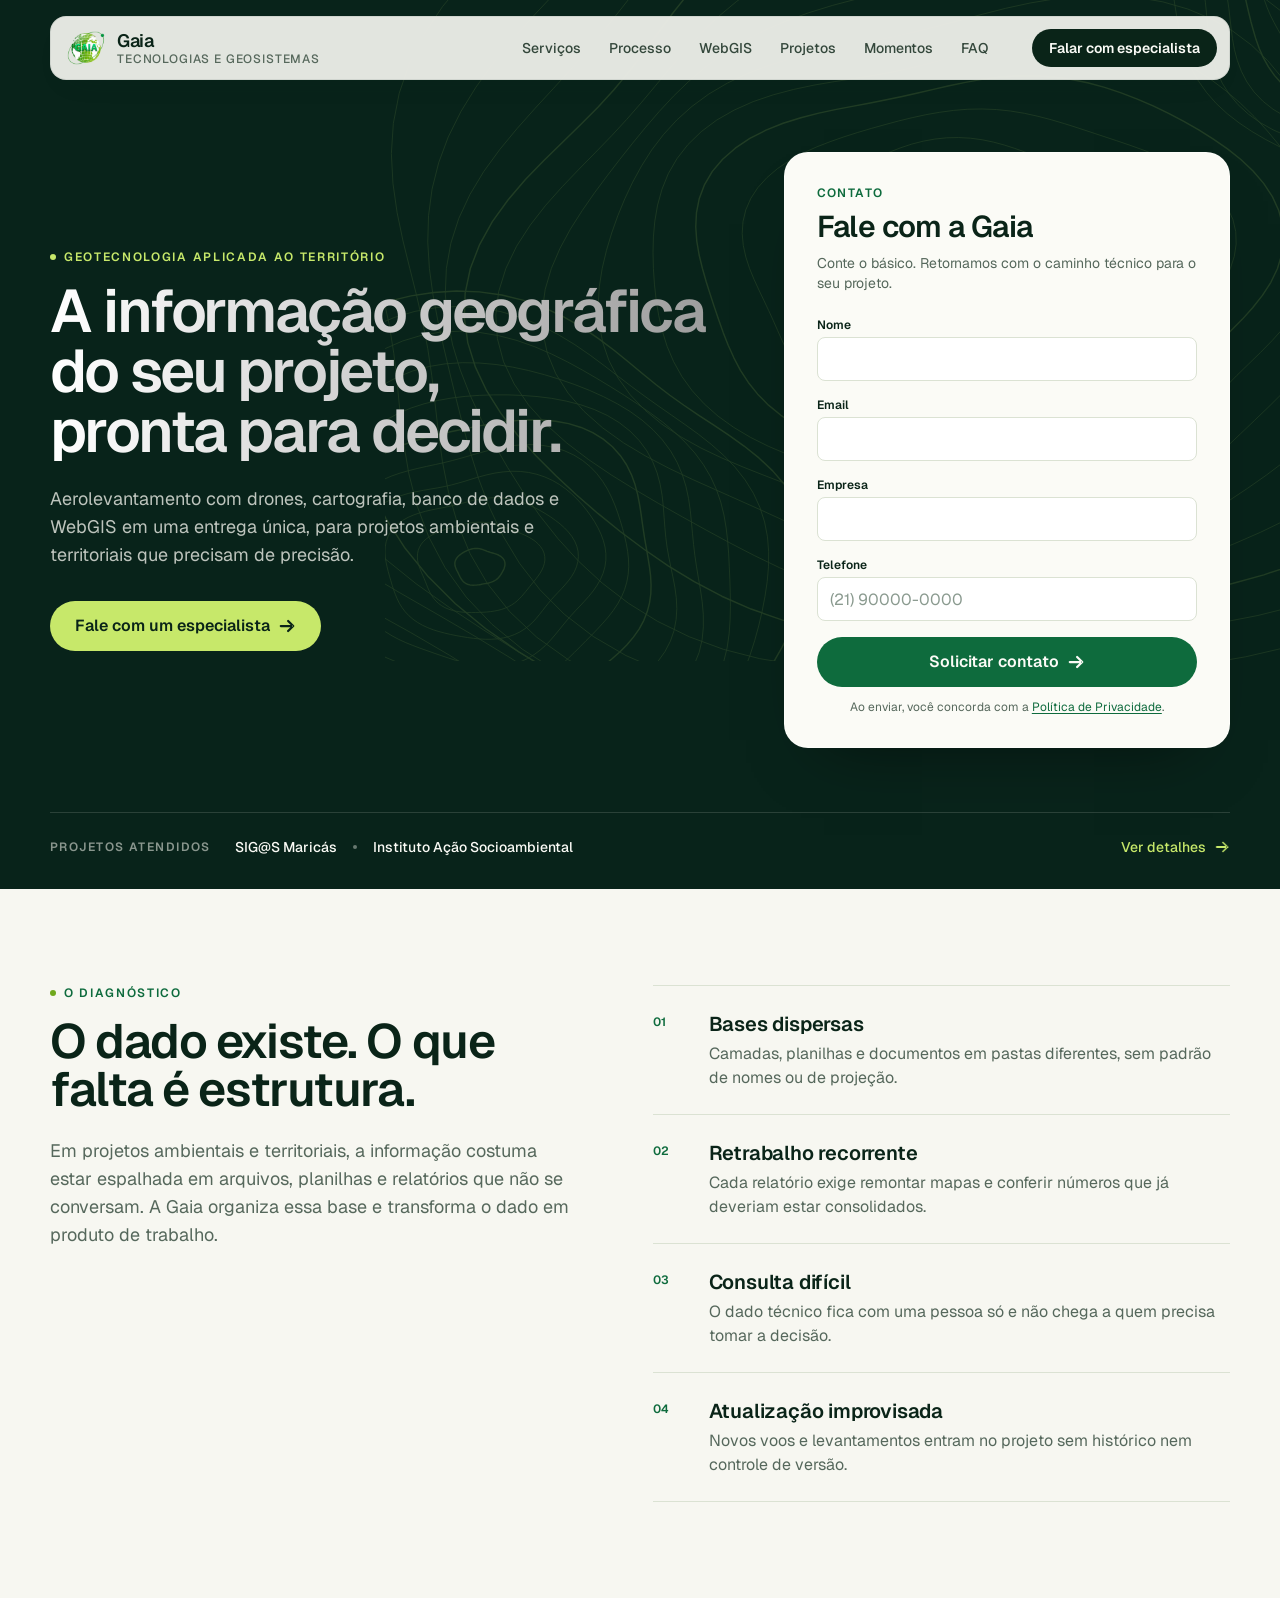
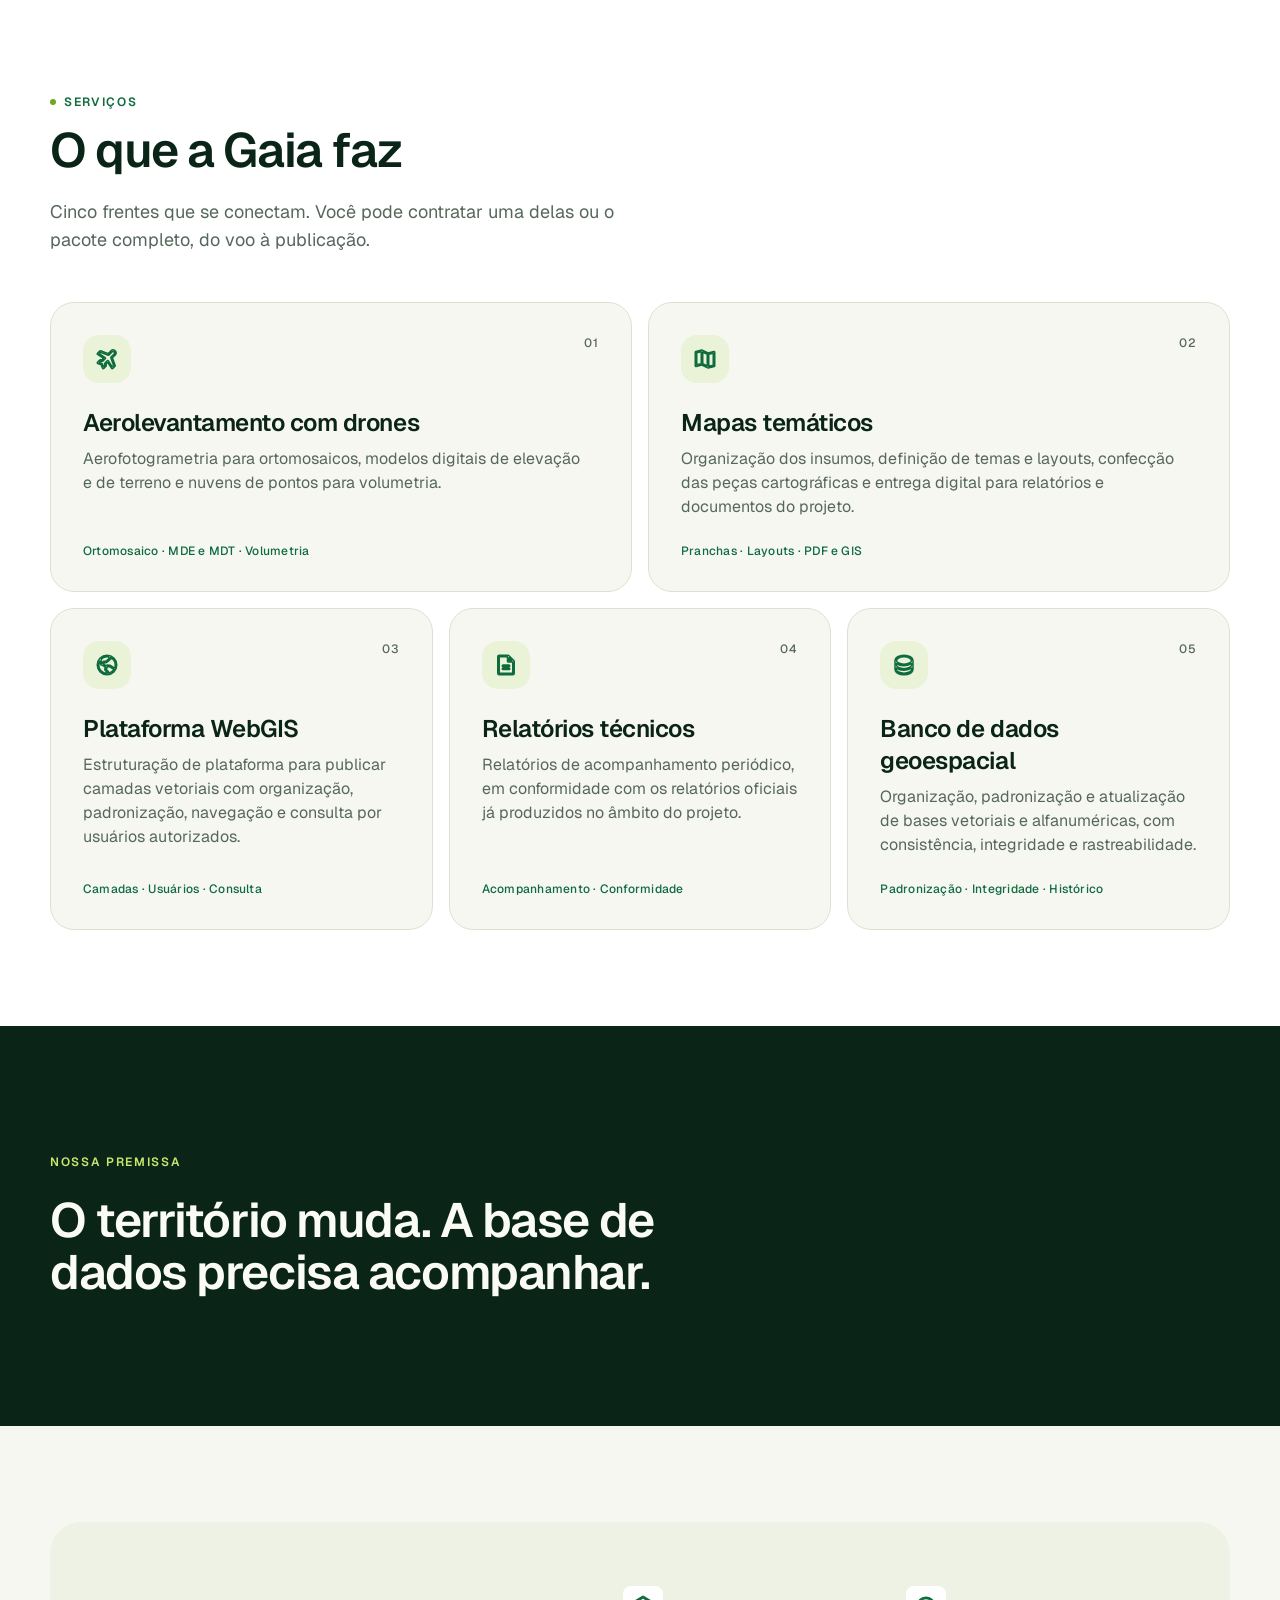
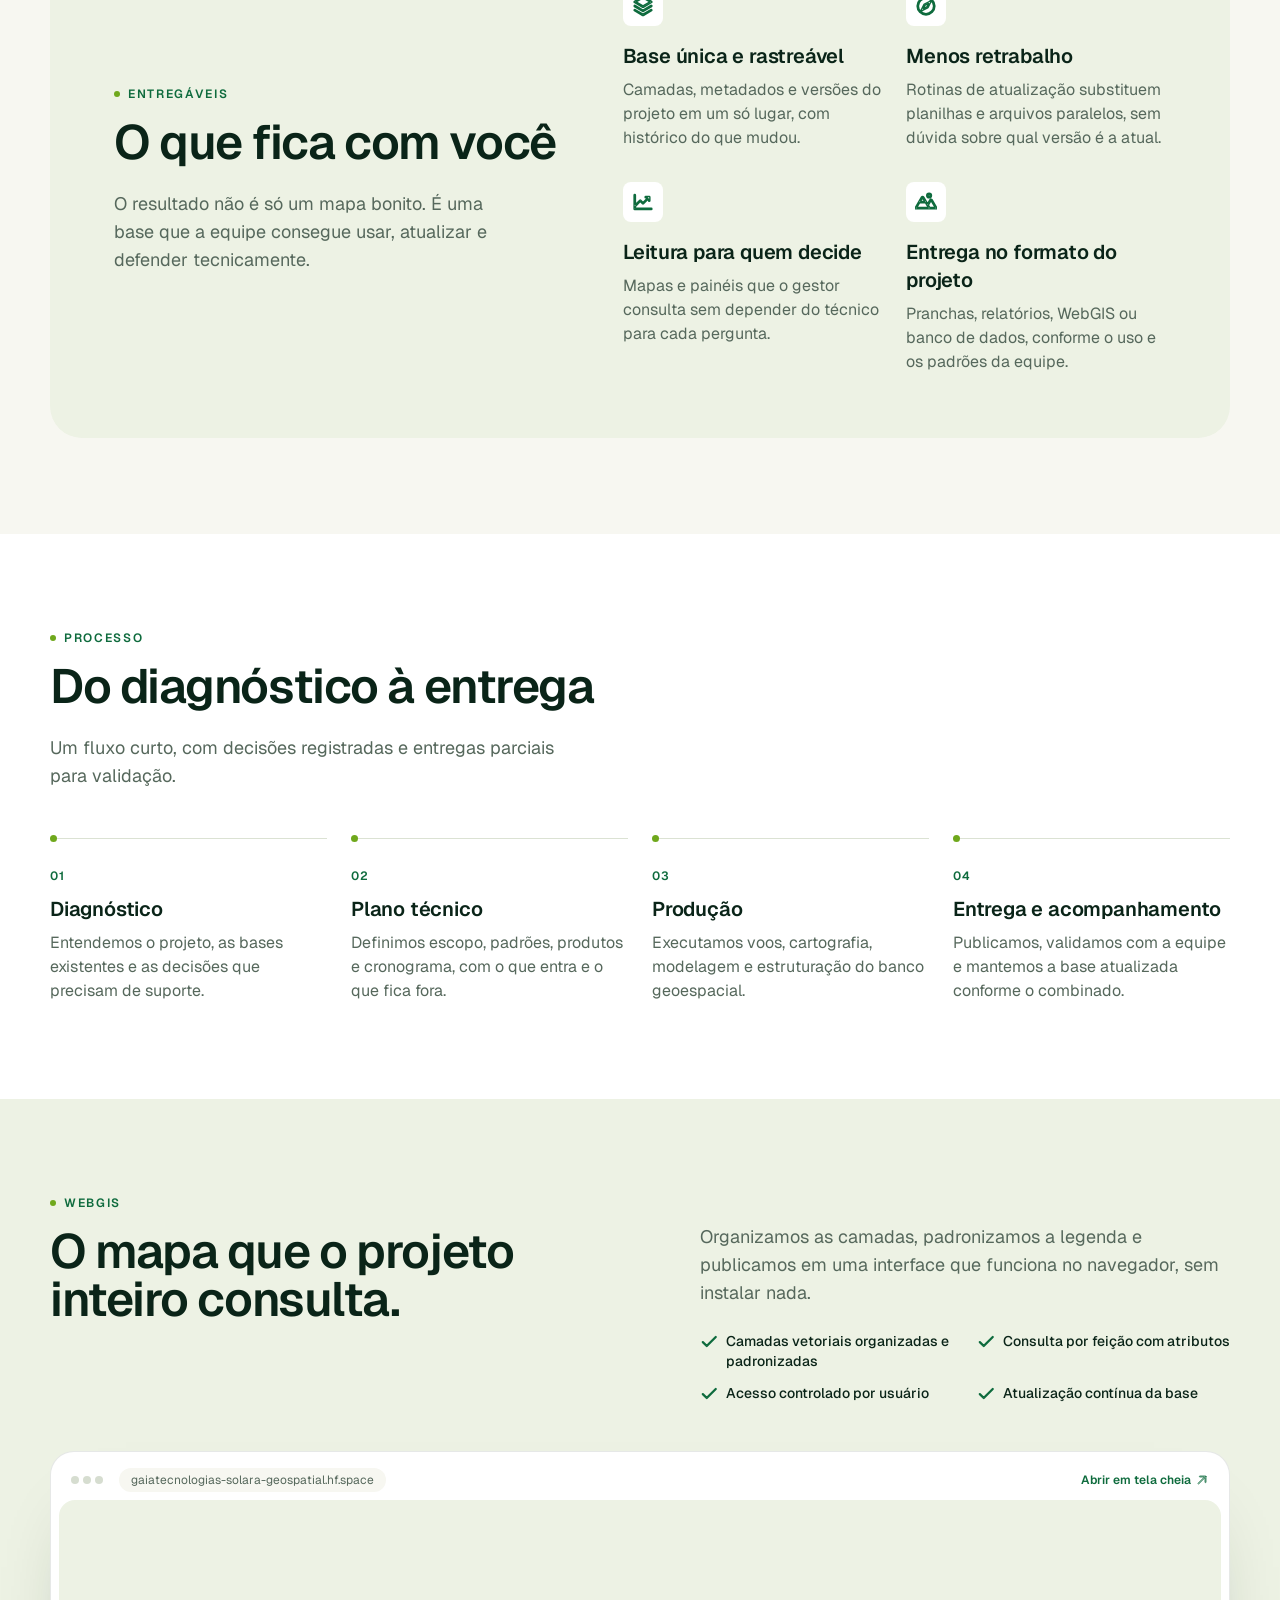
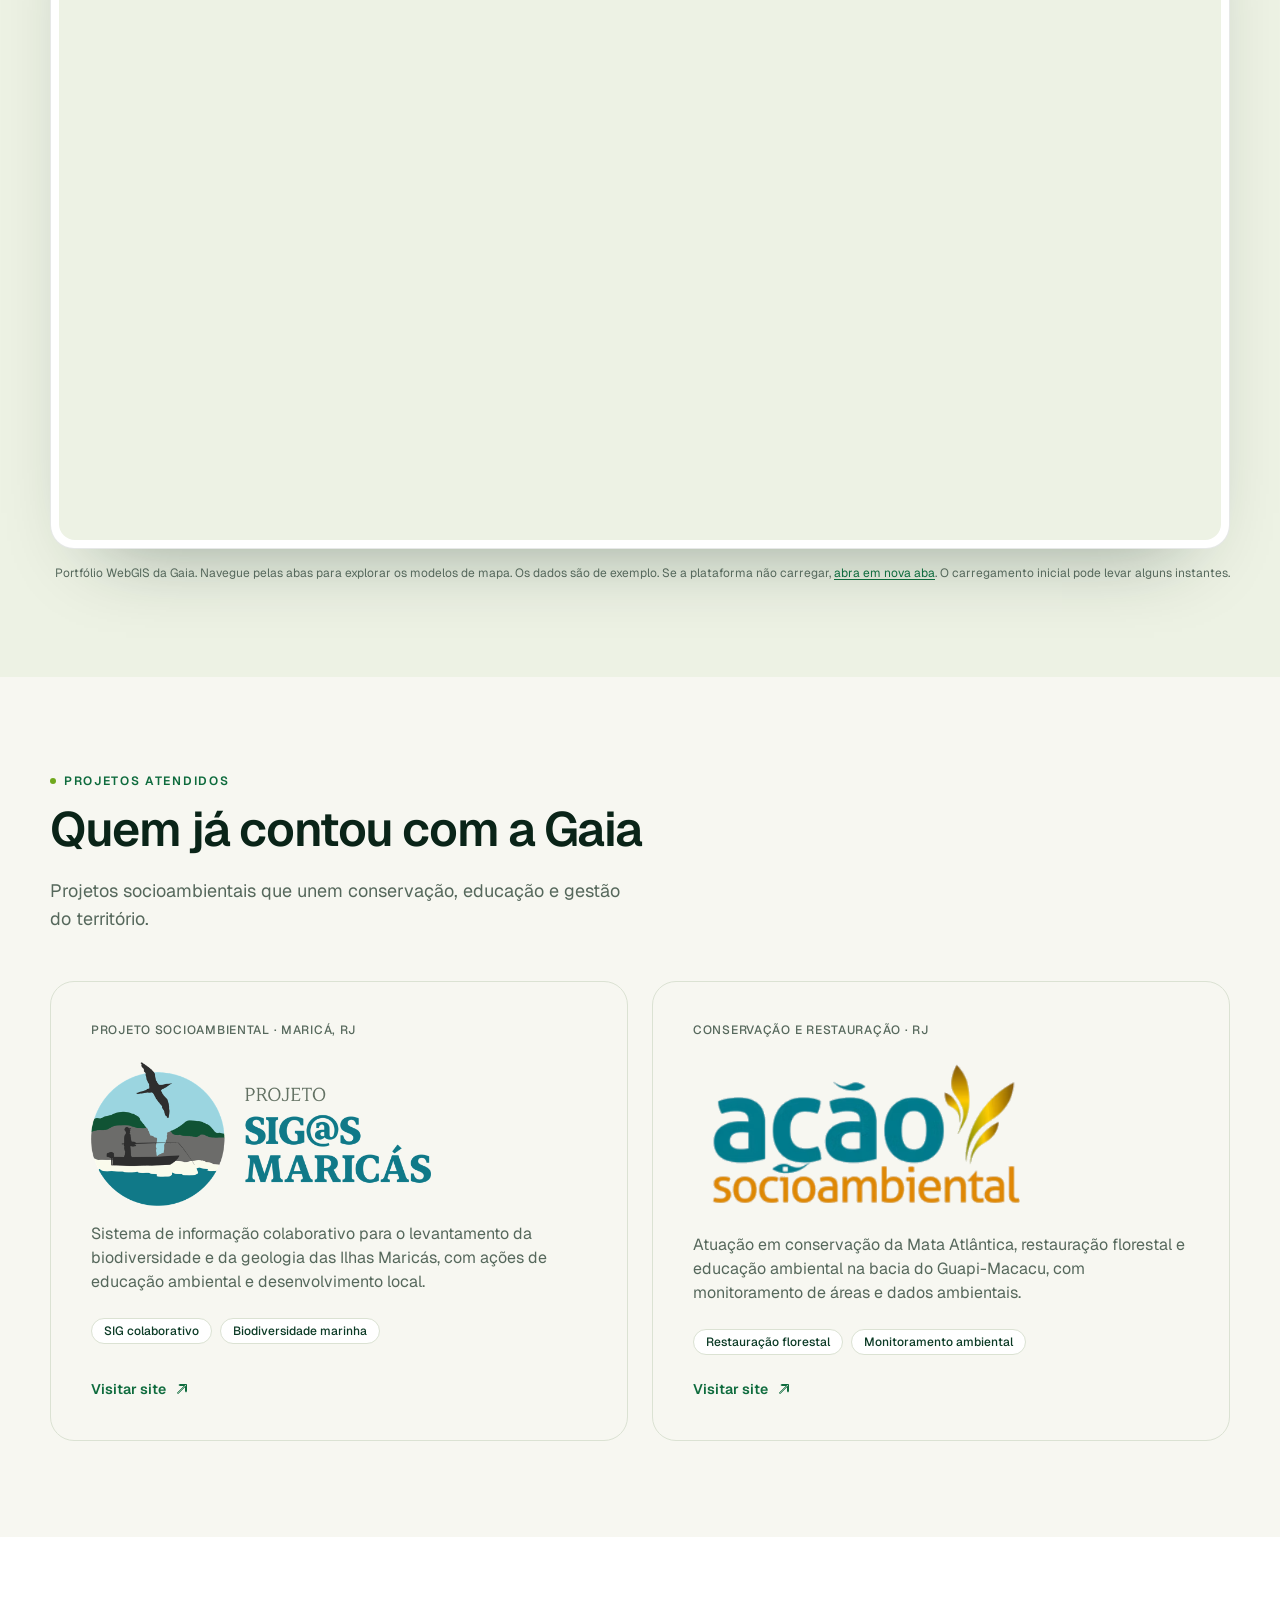
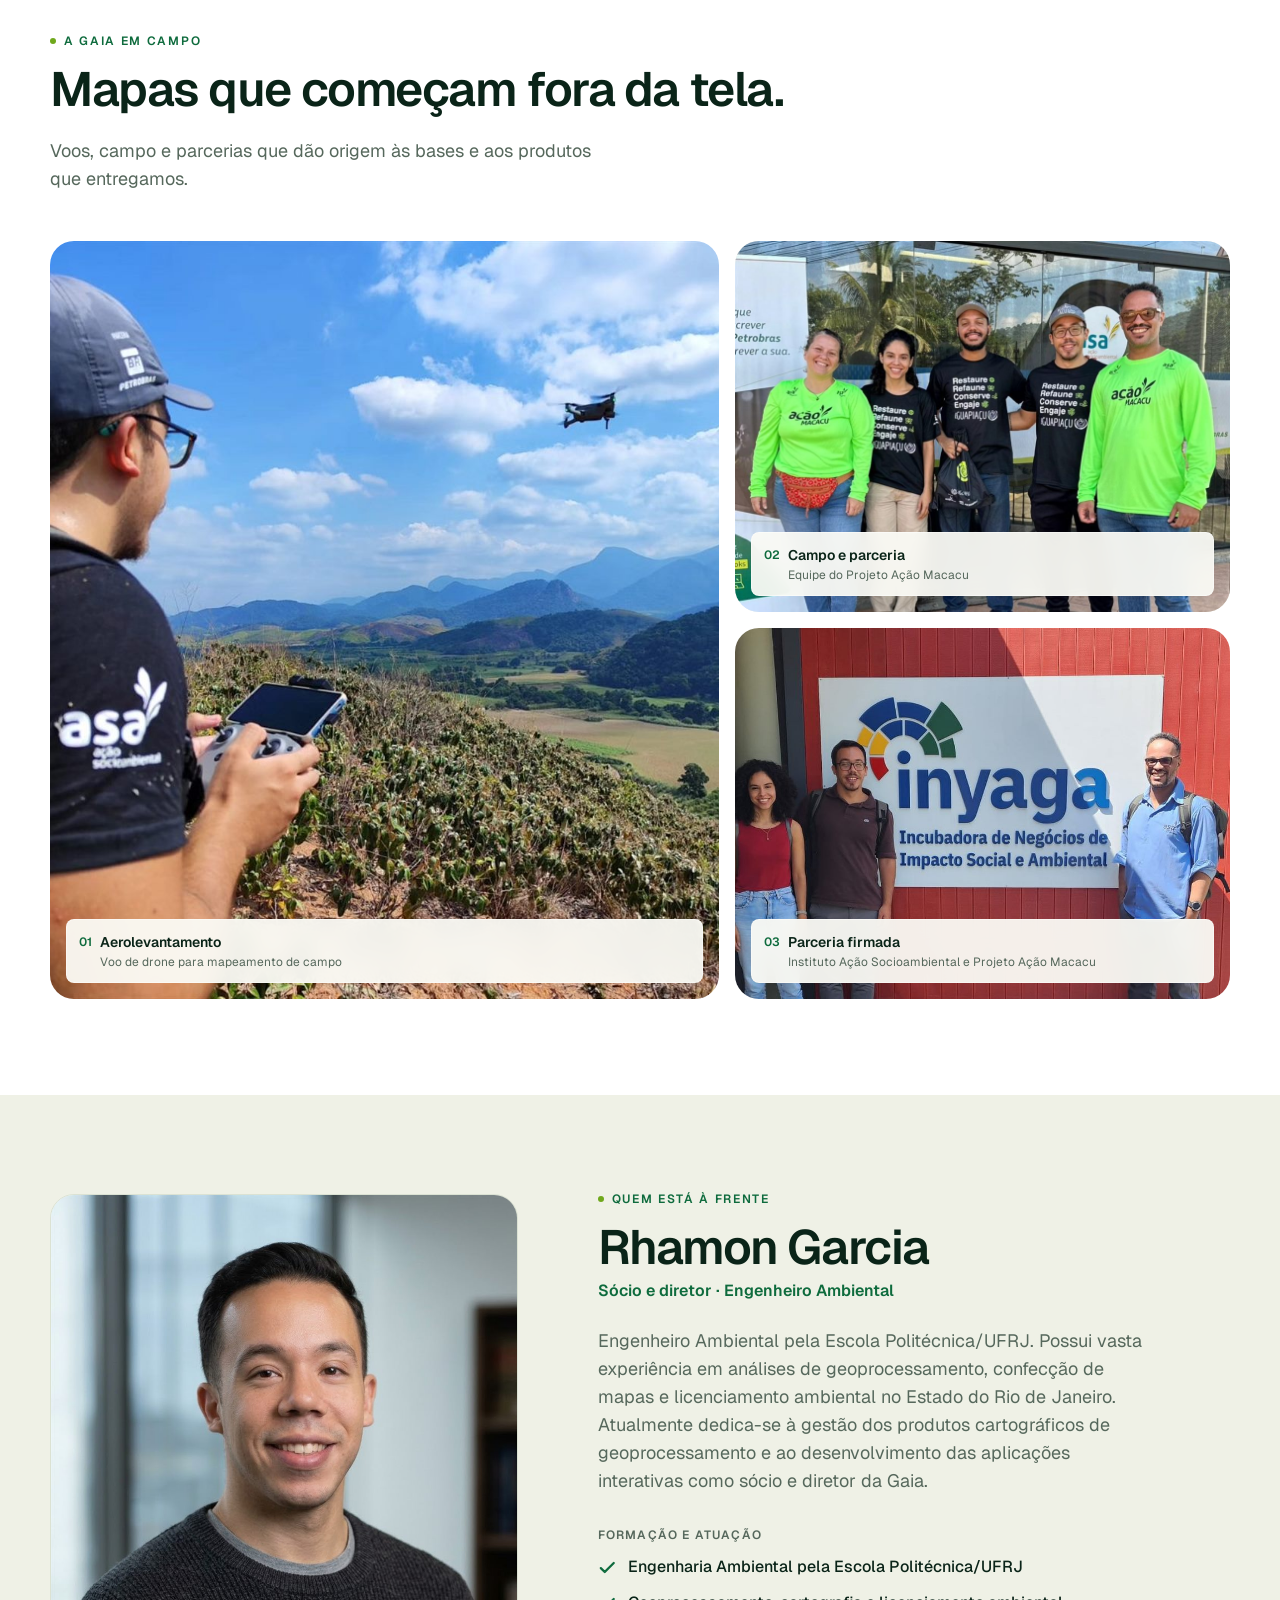
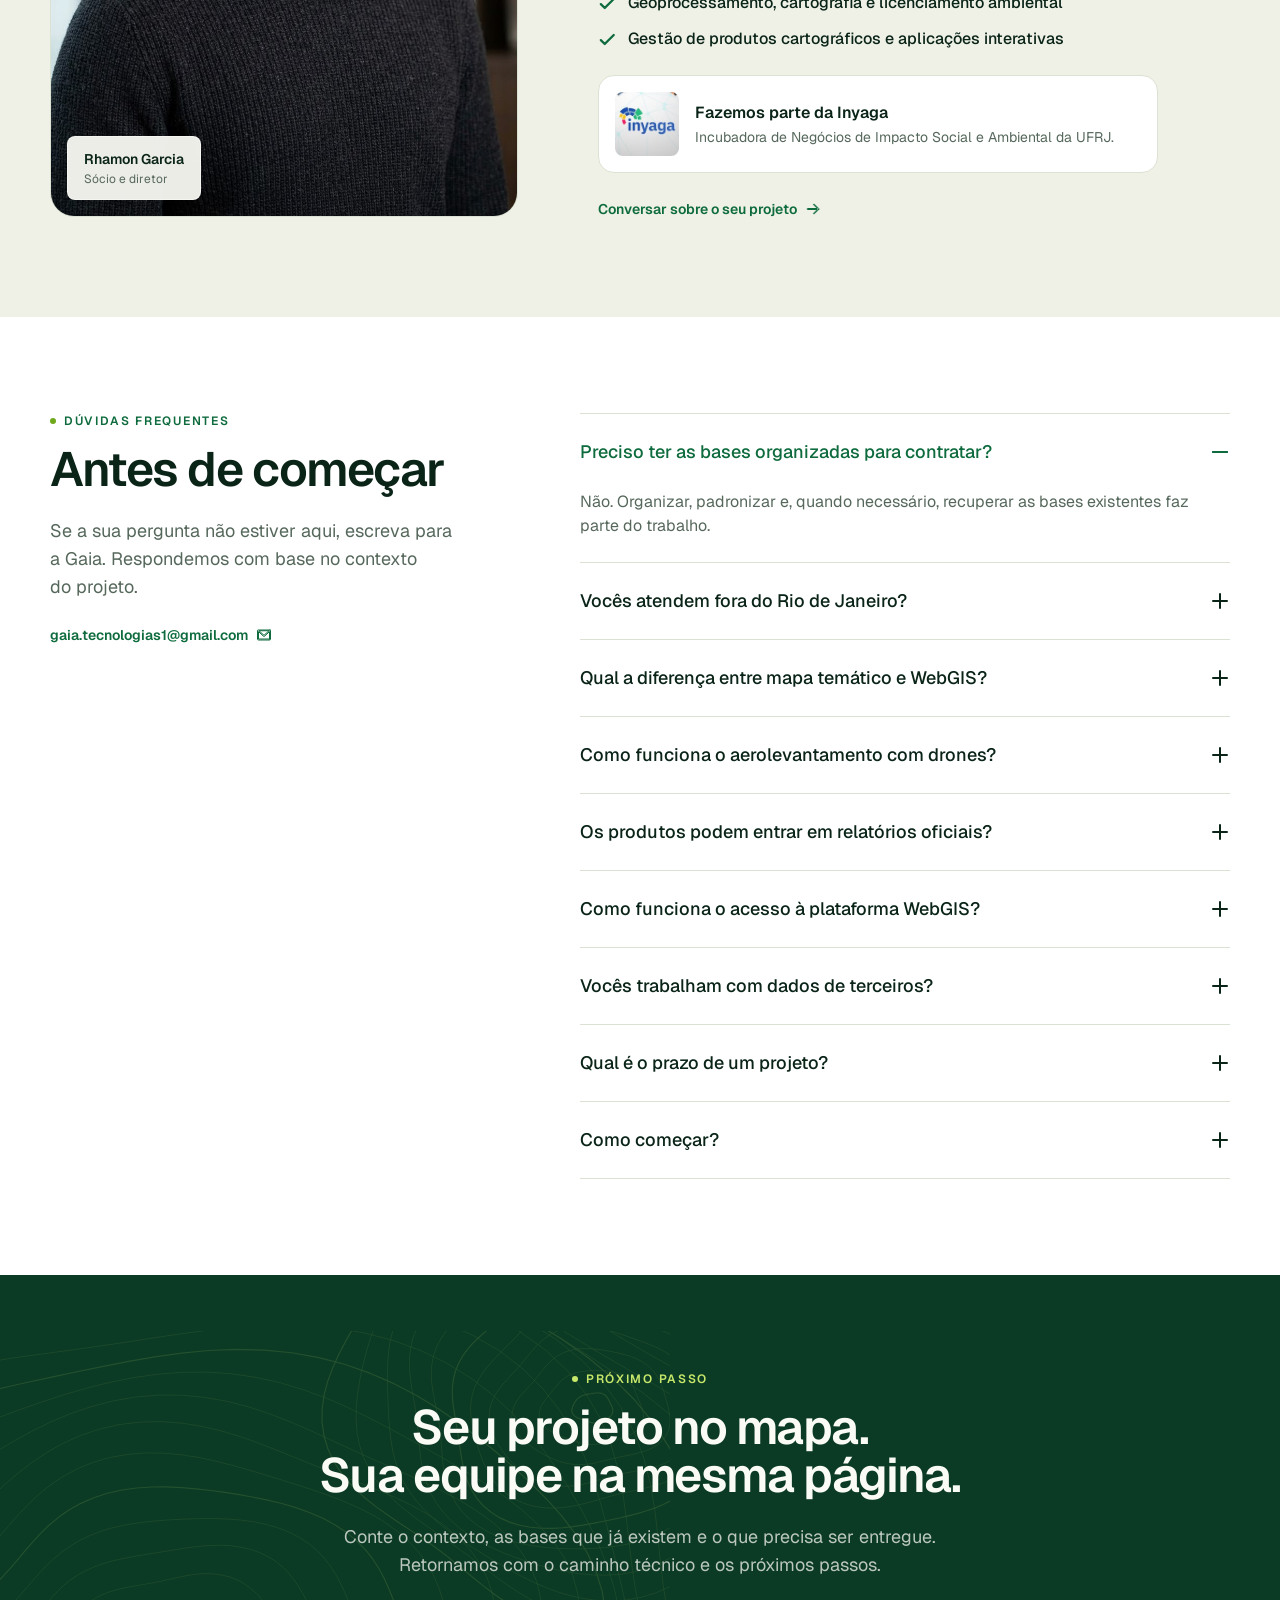
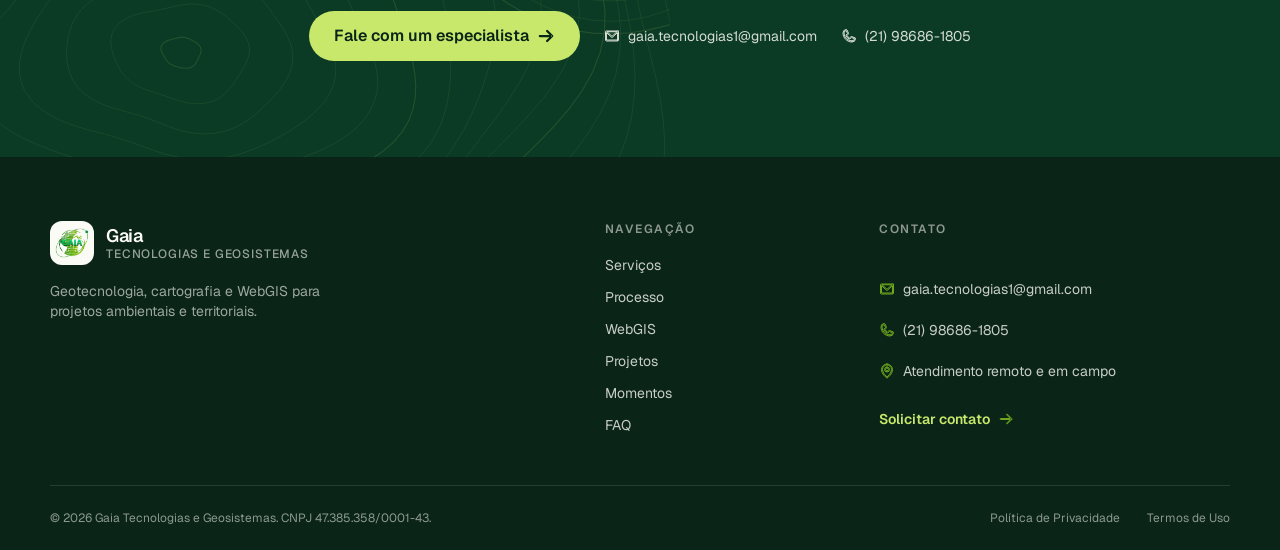
==== index.html @ d7cbed6e "Publica landing page da Gaia Tecnologias e Geosistemas" ====
<!DOCTYPE html>
<html lang="pt-BR">
<head>
  <meta charset="utf-8">
  <meta name="viewport" content="width=device-width, initial-scale=1">
  <title>Gaia Tecnologias e Geosistemas | Geoprocessamento, drones e WebGIS</title>
  <meta name="description" content="Aerolevantamento com drones, mapas temáticos, banco de dados geoespacial, relatórios técnicos e plataforma WebGIS para projetos ambientais e territoriais.">
  <meta name="theme-color" content="#08231a">
  <meta name="robots" content="index, follow">
  <link rel="canonical" href="https://rhamon-garcia.github.io/gaia-site/">
  <script>document.documentElement.classList.add("js");</script>

  <meta property="og:type" content="website">
  <meta property="og:locale" content="pt_BR">
  <meta property="og:site_name" content="Gaia Tecnologias e Geosistemas">
  <meta property="og:url" content="https://rhamon-garcia.github.io/gaia-site/">
  <meta property="og:title" content="Gaia Tecnologias e Geosistemas | Geoprocessamento, drones e WebGIS">
  <meta property="og:description" content="Informação geográfica organizada para projetos ambientais e territoriais que precisam de precisão, rastreabilidade e leitura fácil.">
  <meta property="og:image" content="https://rhamon-garcia.github.io/gaia-site/assets/og-image.png">
  <meta property="og:image:width" content="1200">
  <meta property="og:image:height" content="630">
  <meta property="og:image:alt" content="Gaia Tecnologias e Geosistemas, informação geográfica para projetos ambientais e territoriais.">
  <meta name="twitter:card" content="summary_large_image">

  <link rel="icon" type="image/png" href="assets/favicon.png">
  <link rel="apple-touch-icon" href="assets/apple-touch-icon.png">
  <link rel="preconnect" href="https://fonts.googleapis.com">
  <link rel="preconnect" href="https://fonts.gstatic.com" crossorigin>
  <link href="https://fonts.googleapis.com/css2?family=Geist:wght@400;500;600&display=swap" rel="stylesheet">
  <link rel="stylesheet" href="styles.css">

  <script type="application/ld+json">
  {
    "@context": "https://schema.org",
    "@type": "ProfessionalService",
    "name": "Gaia Tecnologias e Geosistemas",
    "url": "https://rhamon-garcia.github.io/gaia-site/",
    "image": "https://rhamon-garcia.github.io/gaia-site/assets/og-image.png",
    "description": "Consultoria em geotecnologia para projetos ambientais e territoriais: aerolevantamento com drones, mapas temáticos, banco de dados geoespacial, relatórios técnicos e plataforma WebGIS.",
    "email": "gaia.tecnologias1@gmail.com",
    "telephone": "+55-21-98686-1805",
    "founder": {
      "@type": "Person",
      "name": "Rhamon Garcia",
      "jobTitle": "Sócio e diretor"
    },
    "areaServed": "Brasil",
    "knowsAbout": [
      "Aerolevantamento com drones",
      "Aerofotogrametria",
      "Cartografia",
      "WebGIS",
      "Banco de dados geoespacial",
      "Relatórios técnicos"
    ],
    "hasOfferCatalog": {
      "@type": "OfferCatalog",
      "name": "Serviços",
      "itemListElement": [
        { "@type": "Offer", "itemOffered": { "@type": "Service", "name": "Aerolevantamento com drones" } },
        { "@type": "Offer", "itemOffered": { "@type": "Service", "name": "Mapas temáticos" } },
        { "@type": "Offer", "itemOffered": { "@type": "Service", "name": "Plataforma WebGIS" } },
        { "@type": "Offer", "itemOffered": { "@type": "Service", "name": "Relatórios técnicos" } },
        { "@type": "Offer", "itemOffered": { "@type": "Service", "name": "Banco de dados geoespacial" } }
      ]
    }
  }
  </script>
  <script type="application/ld+json">
  {
    "@context": "https://schema.org",
    "@type": "FAQPage",
    "mainEntity": [
      {
        "@type": "Question",
        "name": "Preciso ter as bases organizadas para contratar?",
        "acceptedAnswer": { "@type": "Answer", "text": "Não. Organizar, padronizar e, quando necessário, recuperar as bases existentes faz parte do trabalho." }
      },
      {
        "@type": "Question",
        "name": "Vocês atendem fora do Rio de Janeiro?",
        "acceptedAnswer": { "@type": "Answer", "text": "Sim. A estruturação de dados, a cartografia e o WebGIS são feitos de forma remota. Aerolevantamentos e trabalhos de campo são planejados caso a caso, com deslocamento previsto no escopo." }
      },
      {
        "@type": "Question",
        "name": "Qual a diferença entre mapa temático e WebGIS?",
        "acceptedAnswer": { "@type": "Answer", "text": "O mapa temático é uma peça cartográfica feita para um tema e um uso, entregue em arquivo digital. O WebGIS é uma plataforma online, com camadas publicadas, consulta e controle de acesso." }
      },
      {
        "@type": "Question",
        "name": "Como funciona o aerolevantamento com drones?",
        "acceptedAnswer": { "@type": "Answer", "text": "O voo é planejado a partir do objetivo do projeto. Depois do processamento, os produtos podem incluir ortomosaico, modelos digitais de elevação e de terreno e nuvem de pontos para volumetria." }
      },
      {
        "@type": "Question",
        "name": "Os produtos podem entrar em relatórios oficiais?",
        "acceptedAnswer": { "@type": "Answer", "text": "Sim. Os mapas e dados são entregues em formatos e padrões definidos com a equipe do projeto, para uso nos relatórios e documentos já adotados." }
      },
      {
        "@type": "Question",
        "name": "Como funciona o acesso à plataforma WebGIS?",
        "acceptedAnswer": { "@type": "Answer", "text": "As camadas são publicadas em servidor e o acesso é organizado por usuário autorizado, com ferramentas de navegação, consulta e legenda." }
      },
      {
        "@type": "Question",
        "name": "Vocês trabalham com dados de terceiros?",
        "acceptedAnswer": { "@type": "Answer", "text": "Sim. Bases oficiais, levantamentos de campo e acervos do próprio cliente podem ser incorporados, com padronização e registro da origem." }
      },
      {
        "@type": "Question",
        "name": "Qual é o prazo de um projeto?",
        "acceptedAnswer": { "@type": "Answer", "text": "Depende do escopo, da quantidade de bases e do tipo de produto. O cronograma é definido no diagnóstico, antes do início da execução." }
      },
      {
        "@type": "Question",
        "name": "Como começar?",
        "acceptedAnswer": { "@type": "Answer", "text": "Preencha o formulário com o contexto do projeto. A partir dele, indicamos o caminho técnico e os próximos passos." }
      }
    ]
  }
  </script>
</head>
<body>
  <a class="skip-link" href="#conteudo">Ir para o conteúdo</a>

  <svg class="svg-sprite" xmlns="http://www.w3.org/2000/svg" aria-hidden="true" focusable="false">
    <symbol id="i-drone" viewBox="0 0 256 256"><path d="M185.33,114.21l29.14-27.42.17-.17a32,32,0,0,0-45.26-45.26c0,.06-.11.11-.17.17L141.79,70.67l-83-30.2a8,8,0,0,0-8.39,1.86l-24,24a8,8,0,0,0,1.22,12.31l63.89,42.59L76.69,136H56a8,8,0,0,0-5.65,2.34l-24,24A8,8,0,0,0,29,175.42l36.82,14.73,14.7,36.75.06.16a8,8,0,0,0,13.18,2.47l23.87-23.88A8,8,0,0,0,120,200V179.31l14.76-14.76,42.59,63.89a8,8,0,0,0,12.31,1.22l24-24a8,8,0,0,0,1.86-8.39Zm-.07,97.23-42.59-63.88A8,8,0,0,0,136.8,144c-.27,0-.53,0-.79,0a8,8,0,0,0-5.66,2.35l-24,24A8,8,0,0,0,104,176v20.69L90.93,209.76,79.43,181A8,8,0,0,0,75,176.57l-28.74-11.5L59.32,152H80a8,8,0,0,0,5.66-2.34l24-24a8,8,0,0,0-1.22-12.32L44.56,70.74l13.5-13.49,83.22,30.26a8,8,0,0,0,8.56-2L180.78,52.6A16,16,0,0,1,203.4,75.23l-32.87,30.93a8,8,0,0,0-2,8.56l30.26,83.22Z"/></symbol>
    <symbol id="i-map" viewBox="0 0 256 256"><path d="M228.92,49.69a8,8,0,0,0-6.86-1.45L160.93,63.52,99.58,32.84a8,8,0,0,0-5.52-.6l-64,16A8,8,0,0,0,24,56V200a8,8,0,0,0,9.94,7.76l61.13-15.28,61.35,30.68A8.15,8.15,0,0,0,160,224a8,8,0,0,0,1.94-.24l64-16A8,8,0,0,0,232,200V56A8,8,0,0,0,228.92,49.69ZM104,52.94l48,24V203.06l-48-24ZM40,62.25l48-12v127.5l-48,12Zm176,131.5-48,12V78.25l48-12Z"/></symbol>
    <symbol id="i-globe" viewBox="0 0 256 256"><path d="M128,24A104,104,0,1,0,232,128,104.11,104.11,0,0,0,128,24Zm88,104a87.62,87.62,0,0,1-6.4,32.94l-44.7-27.49a15.92,15.92,0,0,0-6.24-2.23l-22.82-3.08a16.11,16.11,0,0,0-16,7.86h-8.72l-3.8-7.86a15.91,15.91,0,0,0-11-8.67l-8-1.73L96.14,104h16.71a16.06,16.06,0,0,0,7.73-2l12.25-6.76a16.62,16.62,0,0,0,3-2.14l26.91-24.34A15.93,15.93,0,0,0,166,49.1l-.36-.65A88.11,88.11,0,0,1,216,128ZM143.31,41.34,152,56.9,125.09,81.24,112.85,88H96.14a16,16,0,0,0-13.88,8l-8.73,15.23L63.38,84.19,74.32,58.32a87.87,87.87,0,0,1,69-17ZM40,128a87.53,87.53,0,0,1,8.54-37.8l11.34,30.27a16,16,0,0,0,11.62,10l21.43,4.61L96.74,143a16.09,16.09,0,0,0,14.4,9h1.48l-7.23,16.23a16,16,0,0,0,2.86,17.37l.14.14L128,205.94l-1.94,10A88.11,88.11,0,0,1,40,128Zm102.58,86.78,1.13-5.81a16.09,16.09,0,0,0-4-13.9,1.85,1.85,0,0,1-.14-.14L120,174.74,133.7,144l22.82,3.08,45.72,28.12A88.18,88.18,0,0,1,142.58,214.78Z"/></symbol>
    <symbol id="i-file" viewBox="0 0 256 256"><path d="M213.66,82.34l-56-56A8,8,0,0,0,152,24H56A16,16,0,0,0,40,40V216a16,16,0,0,0,16,16H200a16,16,0,0,0,16-16V88A8,8,0,0,0,213.66,82.34ZM160,51.31,188.69,80H160ZM200,216H56V40h88V88a8,8,0,0,0,8,8h48V216Zm-32-80a8,8,0,0,1-8,8H96a8,8,0,0,1,0-16h64A8,8,0,0,1,168,136Zm0,32a8,8,0,0,1-8,8H96a8,8,0,0,1,0-16h64A8,8,0,0,1,168,168Z"/></symbol>
    <symbol id="i-database" viewBox="0 0 256 256"><path d="M128,24C74.17,24,32,48.6,32,80v96c0,31.4,42.17,56,96,56s96-24.6,96-56V80C224,48.6,181.83,24,128,24Zm80,104c0,9.62-7.88,19.43-21.61,26.92C170.93,163.35,150.19,168,128,168s-42.93-4.65-58.39-13.08C55.88,147.43,48,137.62,48,128V111.36c17.06,15,46.23,24.64,80,24.64s62.94-9.68,80-24.64ZM69.61,53.08C85.07,44.65,105.81,40,128,40s42.93,4.65,58.39,13.08C200.12,60.57,208,70.38,208,80s-7.88,19.43-21.61,26.92C170.93,115.35,150.19,120,128,120s-42.93-4.65-58.39-13.08C55.88,99.43,48,89.62,48,80S55.88,60.57,69.61,53.08ZM186.39,202.92C170.93,211.35,150.19,216,128,216s-42.93-4.65-58.39-13.08C55.88,195.43,48,185.62,48,176V159.36c17.06,15,46.23,24.64,80,24.64s62.94-9.68,80-24.64V176C208,185.62,200.12,195.43,186.39,202.92Z"/></symbol>
    <symbol id="i-arrow" viewBox="0 0 256 256"><path d="M221.66,133.66l-72,72a8,8,0,0,1-11.32-11.32L196.69,136H40a8,8,0,0,1,0-16H196.69L138.34,61.66a8,8,0,0,1,11.32-11.32l72,72A8,8,0,0,1,221.66,133.66Z"/></symbol>
    <symbol id="i-arrow-up" viewBox="0 0 256 256"><path d="M200,64V168a8,8,0,0,1-16,0V83.31L69.66,197.66a8,8,0,0,1-11.32-11.32L172.69,72H88a8,8,0,0,1,0-16H192A8,8,0,0,1,200,64Z"/></symbol>
    <symbol id="i-check" viewBox="0 0 256 256"><path d="M229.66,77.66l-128,128a8,8,0,0,1-11.32,0l-56-56a8,8,0,0,1,11.32-11.32L96,188.69,218.34,66.34a8,8,0,0,1,11.32,11.32Z"/></symbol>
    <symbol id="i-x" viewBox="0 0 256 256"><path d="M205.66,194.34a8,8,0,0,1-11.32,11.32L128,139.31,61.66,205.66a8,8,0,0,1-11.32-11.32L116.69,128,50.34,61.66A8,8,0,0,1,61.66,50.34L128,116.69l66.34-66.35a8,8,0,0,1,11.32,11.32L139.31,128Z"/></symbol>
    <symbol id="i-plus" viewBox="0 0 256 256"><path d="M224,128a8,8,0,0,1-8,8H136v80a8,8,0,0,1-16,0V136H40a8,8,0,0,1,0-16h80V40a8,8,0,0,1,16,0v80h80A8,8,0,0,1,224,128Z"/></symbol>
    <symbol id="i-phone" viewBox="0 0 256 256"><path d="M222.37,158.46l-47.11-21.11-.13-.06a16,16,0,0,0-15.17,1.4,8.12,8.12,0,0,0-.75.56L134.87,160c-15.42-7.49-31.34-23.29-38.83-38.51l20.78-24.71c.2-.25.39-.5.57-.77a16,16,0,0,0,1.32-15.06l0-.12L97.54,33.64a16,16,0,0,0-16.62-9.52A56.26,56.26,0,0,0,32,80c0,79.4,64.6,144,144,144a56.26,56.26,0,0,0,55.88-48.92A16,16,0,0,0,222.37,158.46ZM176,208A128.14,128.14,0,0,1,48,80,40.2,40.2,0,0,1,82.87,40a.61.61,0,0,0,0,.12l21,47L83.2,111.86a6.13,6.13,0,0,0-.57.77,16,16,0,0,0-1,15.7c9.06,18.53,27.73,37.06,46.46,46.11a16,16,0,0,0,15.75-1.14,8.44,8.44,0,0,0,.74-.56L168.89,152l47,21.05h0s.08,0,.11,0A40.21,40.21,0,0,1,176,208Z"/></symbol>
    <symbol id="i-mail" viewBox="0 0 256 256"><path d="M224,48H32a8,8,0,0,0-8,8V192a16,16,0,0,0,16,16H216a16,16,0,0,0,16-16V56A8,8,0,0,0,224,48ZM203.43,64,128,133.15,52.57,64ZM216,192H40V74.19l82.59,75.71a8,8,0,0,0,10.82,0L216,74.19V192Z"/></symbol>
    <symbol id="i-pin" viewBox="0 0 256 256"><path d="M128,64a40,40,0,1,0,40,40A40,40,0,0,0,128,64Zm0,64a24,24,0,1,1,24-24A24,24,0,0,1,128,128Zm0-112a88.1,88.1,0,0,0-88,88c0,31.4,14.51,64.68,42,96.25a254.19,254.19,0,0,0,41.45,38.3,8,8,0,0,0,9.18,0A254.19,254.19,0,0,0,174,200.25c27.45-31.57,42-64.85,42-96.25A88.1,88.1,0,0,0,128,16Zm0,206c-16.53-13-72-60.75-72-118a72,72,0,0,1,144,0C200,161.23,144.53,209,128,222Z"/></symbol>
    <symbol id="i-crosshair" viewBox="0 0 256 256"><path d="M232,120h-8.34A96.14,96.14,0,0,0,136,32.34V24a8,8,0,0,0-16,0v8.34A96.14,96.14,0,0,0,32.34,120H24a8,8,0,0,0,0,16h8.34A96.14,96.14,0,0,0,120,223.66V232a8,8,0,0,0,16,0v-8.34A96.14,96.14,0,0,0,223.66,136H232a8,8,0,0,0,0-16Zm-96,87.6V200a8,8,0,0,0-16,0v7.6A80.15,80.15,0,0,1,48.4,136H56a8,8,0,0,0,0-16H48.4A80.15,80.15,0,0,1,120,48.4V56a8,8,0,0,0,16,0V48.4A80.15,80.15,0,0,1,207.6,120H200a8,8,0,0,0,0,16h7.6A80.15,80.15,0,0,1,136,207.6ZM128,88a40,40,0,1,0,40,40A40,40,0,0,0,128,88Zm0,64a24,24,0,1,1,24-24A24,24,0,0,1,128,152Z"/></symbol>
    <symbol id="i-mountain" viewBox="0 0 256 256"><path d="M164,80a28,28,0,1,0-28-28A28,28,0,0,0,164,80Zm0-40a12,12,0,1,1-12,12A12,12,0,0,1,164,40Zm90.88,155.92-54.56-92.08A15.87,15.87,0,0,0,186.55,96h0a15.85,15.85,0,0,0-13.76,7.84L146.63,148l-44.84-76.1a16,16,0,0,0-27.58,0L1.11,195.94A8,8,0,0,0,8,208H248a8,8,0,0,0,6.88-12.08ZM88,80l23.57,40H64.43ZM22,192l33-56h66l18.74,31.8,0,0L154,192Zm150.57,0-16.66-28.28L186.55,112,234,192Z"/></symbol>
    <symbol id="i-chart" viewBox="0 0 256 256"><path d="M232,208a8,8,0,0,1-8,8H32a8,8,0,0,1-8-8V48a8,8,0,0,1,16,0V156.69l50.34-50.35a8,8,0,0,1,11.32,0L128,132.69,180.69,80H160a8,8,0,0,1,0-16h40a8,8,0,0,1,8,8v40a8,8,0,0,1-16,0V91.31l-58.34,58.35a8,8,0,0,1-11.32,0L96,123.31l-56,56V200H224A8,8,0,0,1,232,208Z"/></symbol>
    <symbol id="i-stack" viewBox="0 0 256 256"><path d="M230.91,172A8,8,0,0,1,228,182.91l-96,56a8,8,0,0,1-8.06,0l-96-56A8,8,0,0,1,36,169.09l92,53.65,92-53.65A8,8,0,0,1,230.91,172ZM220,121.09l-92,53.65L36,121.09A8,8,0,0,0,28,134.91l96,56a8,8,0,0,0,8.06,0l96-56A8,8,0,1,0,220,121.09ZM24,80a8,8,0,0,1,4-6.91l96-56a8,8,0,0,1,8.06,0l96,56a8,8,0,0,1,0,13.82l-96,56a8,8,0,0,1-8.06,0l-96-56A8,8,0,0,1,24,80Zm23.88,0L128,126.74,208.12,80,128,33.26Z"/></symbol>
    <symbol id="i-compass" viewBox="0 0 256 256"><path d="M128,24A104,104,0,1,0,232,128,104.11,104.11,0,0,0,128,24Zm0,192a88,88,0,1,1,88-88A88.1,88.1,0,0,1,128,216ZM172.42,72.84l-64,32a8.05,8.05,0,0,0-3.58,3.58l-32,64A8,8,0,0,0,80,184a8.1,8.1,0,0,0,3.58-.84l64-32a8.05,8.05,0,0,0,3.58-3.58l32-64a8,8,0,0,0-10.74-10.74ZM138,138,97.89,158.11,118,118l40.15-20.07Z"/></symbol>
  </svg>

  <header class="site-header" aria-label="Cabeçalho do site">
    <nav class="nav" aria-label="Navegação principal">
      <a class="brand" href="#topo" aria-label="Gaia Tecnologias e Geosistemas, voltar ao início">
        <span class="brand-mark"><img src="assets/logo-mark.png" alt="" width="234" height="207"></span>
        <span class="brand-name">Gaia<small>Tecnologias e Geosistemas</small></span>
      </a>

      <ul class="nav-links">
        <li><a href="#servicos">Serviços</a></li>
        <li><a href="#processo">Processo</a></li>
        <li><a href="#webgis">WebGIS</a></li>
        <li><a href="#projetos">Projetos</a></li>
        <li><a href="#momentos">Momentos</a></li>
        <li><a href="#faq">FAQ</a></li>
      </ul>

      <a class="btn btn-dark btn-sm nav-cta" href="#contato">Falar com especialista</a>

      <button class="nav-toggle" type="button" aria-expanded="false" aria-controls="mobile-menu" aria-label="Abrir menu">
        <span></span>
        <span></span>
      </button>
    </nav>

    <div class="mobile-menu" id="mobile-menu">
      <div class="mobile-menu-inner">
        <ul class="mobile-links">
          <li style="--i:0"><a href="#servicos">Serviços</a></li>
          <li style="--i:1"><a href="#processo">Processo</a></li>
          <li style="--i:2"><a href="#webgis">WebGIS</a></li>
          <li style="--i:3"><a href="#projetos">Projetos</a></li>
          <li style="--i:4"><a href="#momentos">Momentos</a></li>
          <li style="--i:5"><a href="#faq">FAQ</a></li>
        </ul>
        <div class="mobile-menu-foot" style="--i:6">
          <a class="btn btn-green" href="#contato">Fale com um especialista</a>
          <div class="mobile-contacts">
            <a class="mobile-mail" href="mailto:gaia.tecnologias1@gmail.com">gaia.tecnologias1@gmail.com</a>
            <a class="mobile-mail" href="tel:+5521986861805">(21) 98686-1805</a>
          </div>
        </div>
      </div>
    </div>
  </header>

  <main id="conteudo" aria-label="Conteúdo principal">
    <section class="hero" id="topo" aria-labelledby="hero-title">
      <img class="hero-art" src="assets/contours-light.svg" alt="" aria-hidden="true">
      <div class="container hero-grid">
        <div class="hero-copy">
          <p class="eyebrow eyebrow-light">Geotecnologia aplicada ao território</p>
          <h1 class="hero-title" id="hero-title">A informação geográfica<br class="hero-br"> do seu projeto,<br class="hero-br"> pronta para decidir.</h1>
          <p class="hero-sub">Aerolevantamento com drones, cartografia, banco de dados e WebGIS em uma entrega única, para projetos ambientais e territoriais que precisam de precisão.</p>
          <div class="hero-actions">
            <a class="btn btn-lime" href="#contato">
              Fale com um especialista
              <svg class="icon" aria-hidden="true"><use href="#i-arrow"></use></svg>
            </a>
          </div>
        </div>

        <div class="form-card" id="contato">
          <div class="form-head">
            <p class="form-kicker">Contato</p>
            <h2 class="form-title">Fale com a Gaia</h2>
            <p class="form-sub">Conte o básico. Retornamos com o caminho técnico para o seu projeto.</p>
          </div>

          <form id="contact-form" novalidate>
            <div class="field">
              <label for="name">Nome</label>
              <input id="name" name="name" type="text" autocomplete="name" required aria-describedby="name-error">
              <p class="field-error" role="alert" id="name-error"></p>
            </div>
            <div class="field">
              <label for="email">Email</label>
              <input id="email" name="email" type="email" autocomplete="email" inputmode="email" required aria-describedby="email-error">
              <p class="field-error" role="alert" id="email-error"></p>
            </div>
            <div class="field">
              <label for="company">Empresa</label>
              <input id="company" name="company" type="text" autocomplete="organization" aria-describedby="company-error">
              <p class="field-error" role="alert" id="company-error"></p>
            </div>
            <div class="field">
              <label for="phone">Telefone</label>
              <input id="phone" name="phone" type="tel" autocomplete="tel" inputmode="tel" required placeholder="(21) 90000-0000" aria-describedby="phone-error">
              <p class="field-error" role="alert" id="phone-error"></p>
            </div>
            <div class="hp-field" aria-hidden="true">
              <label for="website">Deixe este campo vazio</label>
              <input id="website" name="website" type="text" tabindex="-1" autocomplete="off">
            </div>
            <button class="btn btn-green btn-block" type="submit">
              Solicitar contato
              <svg class="icon" aria-hidden="true"><use href="#i-arrow"></use></svg>
            </button>
            <p class="form-note">Ao enviar, você concorda com a <a href="privacidade.html">Política de Privacidade</a>.</p>
            <p class="form-status" id="form-status" role="status" aria-live="polite"></p>
          </form>
        </div>
      </div>

      <div class="container hero-clients">
        <p class="hero-clients-label">Projetos atendidos</p>
        <div class="hero-clients-names">
          <a href="#projetos">SIG@S Maricás</a>
          <span aria-hidden="true"></span>
          <a href="#projetos">Instituto Ação Socioambiental</a>
        </div>
        <a class="hero-clients-link" href="#projetos">Ver detalhes
          <svg class="icon" aria-hidden="true"><use href="#i-arrow"></use></svg>
        </a>
      </div>
    </section>

    <section class="section" id="desafios" aria-labelledby="desafios-title">
      <div class="container split">
        <div class="split-head reveal">
          <p class="eyebrow">O diagnóstico</p>
          <h2 class="h2" id="desafios-title">O dado existe. O que falta é estrutura.</h2>
          <p class="lead">Em projetos ambientais e territoriais, a informação costuma estar espalhada em arquivos, planilhas e relatórios que não se conversam. A Gaia organiza essa base e transforma o dado em produto de trabalho.</p>
        </div>
        <ol class="pain-list">
          <li class="reveal">
            <span class="pain-num">01</span>
            <div>
              <h3>Bases dispersas</h3>
              <p>Camadas, planilhas e documentos em pastas diferentes, sem padrão de nomes ou de projeção.</p>
            </div>
          </li>
          <li class="reveal" style="--delay:80ms">
            <span class="pain-num">02</span>
            <div>
              <h3>Retrabalho recorrente</h3>
              <p>Cada relatório exige remontar mapas e conferir números que já deveriam estar consolidados.</p>
            </div>
          </li>
          <li class="reveal" style="--delay:160ms">
            <span class="pain-num">03</span>
            <div>
              <h3>Consulta difícil</h3>
              <p>O dado técnico fica com uma pessoa só e não chega a quem precisa tomar a decisão.</p>
            </div>
          </li>
          <li class="reveal" style="--delay:240ms">
            <span class="pain-num">04</span>
            <div>
              <h3>Atualização improvisada</h3>
              <p>Novos voos e levantamentos entram no projeto sem histórico nem controle de versão.</p>
            </div>
          </li>
        </ol>
      </div>
    </section>

    <section class="section section-white" id="servicos" aria-labelledby="servicos-title">
      <div class="container">
        <div class="section-head reveal">
          <p class="eyebrow">Serviços</p>
          <h2 class="h2" id="servicos-title">O que a Gaia faz</h2>
          <p class="lead">Cinco frentes que se conectam. Você pode contratar uma delas ou o pacote completo, do voo à publicação.</p>
        </div>

        <div class="services-grid">
          <article class="service-card reveal" style="--delay:0ms">
            <div class="service-top">
              <span class="service-icon"><svg class="icon" aria-hidden="true"><use href="#i-drone"></use></svg></span>
              <span class="service-num">01</span>
            </div>
            <h3>Aerolevantamento com drones</h3>
            <p>Aerofotogrametria para ortomosaicos, modelos digitais de elevação e de terreno e nuvens de pontos para volumetria.</p>
            <p class="service-tags">Ortomosaico · MDE e MDT · Volumetria</p>
          </article>

          <article class="service-card reveal" style="--delay:80ms">
            <div class="service-top">
              <span class="service-icon"><svg class="icon" aria-hidden="true"><use href="#i-map"></use></svg></span>
              <span class="service-num">02</span>
            </div>
            <h3>Mapas temáticos</h3>
            <p>Organização dos insumos, definição de temas e layouts, confecção das peças cartográficas e entrega digital para relatórios e documentos do projeto.</p>
            <p class="service-tags">Pranchas · Layouts · PDF e GIS</p>
          </article>

          <article class="service-card reveal" style="--delay:0ms">
            <div class="service-top">
              <span class="service-icon"><svg class="icon" aria-hidden="true"><use href="#i-globe"></use></svg></span>
              <span class="service-num">03</span>
            </div>
            <h3>Plataforma WebGIS</h3>
            <p>Estruturação de plataforma para publicar camadas vetoriais com organização, padronização, navegação e consulta por usuários autorizados.</p>
            <p class="service-tags">Camadas · Usuários · Consulta</p>
          </article>

          <article class="service-card reveal" style="--delay:80ms">
            <div class="service-top">
              <span class="service-icon"><svg class="icon" aria-hidden="true"><use href="#i-file"></use></svg></span>
              <span class="service-num">04</span>
            </div>
            <h3>Relatórios técnicos</h3>
            <p>Relatórios de acompanhamento periódico, em conformidade com os relatórios oficiais já produzidos no âmbito do projeto.</p>
            <p class="service-tags">Acompanhamento · Conformidade</p>
          </article>

          <article class="service-card reveal" style="--delay:160ms">
            <div class="service-top">
              <span class="service-icon"><svg class="icon" aria-hidden="true"><use href="#i-database"></use></svg></span>
              <span class="service-num">05</span>
            </div>
            <h3>Banco de dados geoespacial</h3>
            <p>Organização, padronização e atualização de bases vetoriais e alfanuméricas, com consistência, integridade e rastreabilidade.</p>
            <p class="service-tags">Padronização · Integridade · Histórico</p>
          </article>
        </div>
      </div>
    </section>

    <section class="statement" aria-labelledby="statement-title">
      <div class="container">
        <p class="statement-kicker">Nossa premissa</p>
        <h2 class="statement-text" id="statement-title" data-statement>O território muda. A base de dados precisa acompanhar.</h2>
      </div>
    </section>

    <section class="section" aria-labelledby="entregaveis-title">
      <div class="container">
        <div class="benefits-panel reveal">
          <div class="benefits-head">
            <p class="eyebrow">Entregáveis</p>
            <h2 class="h2" id="entregaveis-title">O que fica com você</h2>
            <p class="lead">O resultado não é só um mapa bonito. É uma base que a equipe consegue usar, atualizar e defender tecnicamente.</p>
          </div>
          <div class="benefit-grid">
            <div class="benefit">
              <span class="benefit-icon"><svg class="icon" aria-hidden="true"><use href="#i-stack"></use></svg></span>
              <h3>Base única e rastreável</h3>
              <p>Camadas, metadados e versões do projeto em um só lugar, com histórico do que mudou.</p>
            </div>
            <div class="benefit">
              <span class="benefit-icon"><svg class="icon" aria-hidden="true"><use href="#i-compass"></use></svg></span>
              <h3>Menos retrabalho</h3>
              <p>Rotinas de atualização substituem planilhas e arquivos paralelos, sem dúvida sobre qual versão é a atual.</p>
            </div>
            <div class="benefit">
              <span class="benefit-icon"><svg class="icon" aria-hidden="true"><use href="#i-chart"></use></svg></span>
              <h3>Leitura para quem decide</h3>
              <p>Mapas e painéis que o gestor consulta sem depender do técnico para cada pergunta.</p>
            </div>
            <div class="benefit">
              <span class="benefit-icon"><svg class="icon" aria-hidden="true"><use href="#i-mountain"></use></svg></span>
              <h3>Entrega no formato do projeto</h3>
              <p>Pranchas, relatórios, WebGIS ou banco de dados, conforme o uso e os padrões da equipe.</p>
            </div>
          </div>
        </div>
      </div>
    </section>

    <section class="section section-white" id="processo" aria-labelledby="processo-title">
      <div class="container">
        <div class="section-head reveal">
          <p class="eyebrow">Processo</p>
          <h2 class="h2" id="processo-title">Do diagnóstico à entrega</h2>
          <p class="lead">Um fluxo curto, com decisões registradas e entregas parciais para validação.</p>
        </div>

        <ol class="steps">
          <li class="step reveal">
            <span class="step-num">01</span>
            <h3>Diagnóstico</h3>
            <p>Entendemos o projeto, as bases existentes e as decisões que precisam de suporte.</p>
          </li>
          <li class="step reveal" style="--delay:80ms">
            <span class="step-num">02</span>
            <h3>Plano técnico</h3>
            <p>Definimos escopo, padrões, produtos e cronograma, com o que entra e o que fica fora.</p>
          </li>
          <li class="step reveal" style="--delay:160ms">
            <span class="step-num">03</span>
            <h3>Produção</h3>
            <p>Executamos voos, cartografia, modelagem e estruturação do banco geoespacial.</p>
          </li>
          <li class="step reveal" style="--delay:240ms">
            <span class="step-num">04</span>
            <h3>Entrega e acompanhamento</h3>
            <p>Publicamos, validamos com a equipe e mantemos a base atualizada conforme o combinado.</p>
          </li>
        </ol>
      </div>
    </section>

    <section class="section webgis" id="webgis" aria-labelledby="webgis-title">
      <div class="container">
        <div class="webgis-head">
          <div class="reveal">
            <p class="eyebrow">WebGIS</p>
            <h2 class="h2" id="webgis-title">O mapa que o projeto inteiro consulta.</h2>
          </div>
          <div class="reveal" style="--delay:80ms">
            <p class="lead">Organizamos as camadas, padronizamos a legenda e publicamos em uma interface que funciona no navegador, sem instalar nada.</p>
            <ul class="check-list">
              <li><svg class="icon" aria-hidden="true"><use href="#i-check"></use></svg> Camadas vetoriais organizadas e padronizadas</li>
              <li><svg class="icon" aria-hidden="true"><use href="#i-check"></use></svg> Consulta por feição com atributos</li>
              <li><svg class="icon" aria-hidden="true"><use href="#i-check"></use></svg> Acesso controlado por usuário</li>
              <li><svg class="icon" aria-hidden="true"><use href="#i-check"></use></svg> Atualização contínua da base</li>
            </ul>
          </div>
        </div>

        <div class="browser reveal">
          <div class="browser-bar">
            <span class="browser-dots" aria-hidden="true"><i></i><i></i><i></i></span>
            <span class="browser-url">gaiatecnologias-solara-geospatial.hf.space</span>
            <a class="browser-open" href="https://gaiatecnologias-solara-geospatial.hf.space/" target="_blank" rel="noopener">
              Abrir em tela cheia
              <svg class="icon" aria-hidden="true"><use href="#i-arrow-up"></use></svg>
            </a>
          </div>
          <iframe src="https://gaiatecnologias-solara-geospatial.hf.space/" title="Portfólio WebGIS da Gaia Tecnologias e Geosistemas" loading="lazy" allow="fullscreen"></iframe>
        </div>
        <p class="demo-note">Portfólio WebGIS da Gaia. Navegue pelas abas para explorar os modelos de mapa. Os dados são de exemplo. Se a plataforma não carregar, <a href="https://gaiatecnologias-solara-geospatial.hf.space/" target="_blank" rel="noopener">abra em nova aba</a>. O carregamento inicial pode levar alguns instantes.</p>
      </div>
    </section>

    <section class="section" id="projetos" aria-labelledby="projetos-title">
      <div class="container">
        <div class="section-head reveal">
          <p class="eyebrow">Projetos atendidos</p>
          <h2 class="h2" id="projetos-title">Quem já contou com a Gaia</h2>
          <p class="lead">Projetos socioambientais que unem conservação, educação e gestão do território.</p>
        </div>

        <div class="client-grid">
          <article class="client-card reveal">
            <p class="client-type">Projeto socioambiental · Maricá, RJ</p>
            <h3 class="client-logo"><img src="assets/logo-sigasmaricas.png" alt="Logotipo do Projeto SIG@S Maricás" width="1200" height="508" loading="lazy"></h3>
            <p>Sistema de informação colaborativo para o levantamento da biodiversidade e da geologia das Ilhas Maricás, com ações de educação ambiental e desenvolvimento local.</p>
            <ul class="tag-list">
              <li>SIG colaborativo</li>
              <li>Biodiversidade marinha</li>
            </ul>
            <a class="text-link" href="https://www.sigasmaricas.com.br/" target="_blank" rel="noopener" aria-label="Visitar o site do Projeto SIG@S Maricás">
              Visitar site
              <svg class="icon" aria-hidden="true"><use href="#i-arrow-up"></use></svg>
            </a>
          </article>

          <article class="client-card reveal" style="--delay:80ms">
            <p class="client-type">Conservação e restauração · RJ</p>
            <h3 class="client-logo"><img src="assets/logo-acao-socioambiental.png" alt="Logotipo do Instituto Ação Socioambiental" width="440" height="200" loading="lazy"></h3>
            <p>Atuação em conservação da Mata Atlântica, restauração florestal e educação ambiental na bacia do Guapi-Macacu, com monitoramento de áreas e dados ambientais.</p>
            <ul class="tag-list">
              <li>Restauração florestal</li>
              <li>Monitoramento ambiental</li>
            </ul>
            <a class="text-link" href="https://www.institutoasa.org/" target="_blank" rel="noopener" aria-label="Visitar o site do Instituto Ação Socioambiental">
              Visitar site
              <svg class="icon" aria-hidden="true"><use href="#i-arrow-up"></use></svg>
            </a>
          </article>
        </div>
      </div>
    </section>

    <section class="section section-white" id="momentos" aria-labelledby="momentos-title">
      <div class="container">
        <div class="section-head reveal">
          <p class="eyebrow">A Gaia em campo</p>
          <h2 class="h2" id="momentos-title">Mapas que começam fora da tela.</h2>
          <p class="lead">Voos, campo e parcerias que dão origem às bases e aos produtos que entregamos.</p>
        </div>

        <div class="moment-grid">
          <figure class="moment moment-large reveal">
            <img src="assets/momento-drone.jpg" alt="Profissional operando um drone sobre uma paisagem de vales e montanhas" width="1000" height="1000" loading="lazy">
            <figcaption class="moment-caption">
              <span class="moment-num">01</span>
              <span class="moment-text"><strong>Aerolevantamento</strong><small>Voo de drone para mapeamento de campo</small></span>
            </figcaption>
          </figure>

          <figure class="moment moment-team reveal" style="--delay:80ms">
            <img src="assets/momento-equipe.jpg" alt="Equipe em campo com camisetas do Projeto Ação Macacu" width="1000" height="1000" loading="lazy">
            <figcaption class="moment-caption">
              <span class="moment-num">02</span>
              <span class="moment-text"><strong>Campo e parceria</strong><small>Equipe do Projeto Ação Macacu</small></span>
            </figcaption>
          </figure>

          <figure class="moment reveal" style="--delay:160ms">
            <img src="assets/momento-parceria.jpg" alt="Registro da parceria em frente à placa da Inyaga, incubadora de negócios de impacto socioambiental da UFRJ" width="1000" height="667" loading="lazy">
            <figcaption class="moment-caption">
              <span class="moment-num">03</span>
              <span class="moment-text"><strong>Parceria firmada</strong><small>Instituto Ação Socioambiental e Projeto Ação Macacu</small></span>
            </figcaption>
          </figure>
        </div>
      </div>
    </section>

    <section class="section section-tint" aria-labelledby="sobre-title">
      <div class="container about-grid">
        <div class="about-portrait reveal">
          <img class="about-photo" src="assets/rhamon-garcia.jpg" alt="Rhamon Garcia, sócio e diretor da Gaia Tecnologias e Geosistemas" width="900" height="1200" loading="lazy">
          <div class="about-caption">
            <strong>Rhamon Garcia</strong>
            <span>Sócio e diretor</span>
          </div>
        </div>

        <div class="about-copy reveal" style="--delay:80ms">
          <p class="eyebrow">Quem está à frente</p>
          <h2 class="h2" id="sobre-title">Rhamon Garcia</h2>
          <p class="about-role">Sócio e diretor · Engenheiro Ambiental</p>
          <p class="lead">Engenheiro Ambiental pela Escola Politécnica/UFRJ. Possui vasta experiência em análises de geoprocessamento, confecção de mapas e licenciamento ambiental no Estado do Rio de Janeiro. Atualmente dedica-se à gestão dos produtos cartográficos de geoprocessamento e ao desenvolvimento das aplicações interativas como sócio e diretor da Gaia.</p>
          <p class="about-label">Formação e atuação</p>
          <ul class="about-list">
            <li><svg class="icon" aria-hidden="true"><use href="#i-check"></use></svg> Engenharia Ambiental pela Escola Politécnica/UFRJ</li>
            <li><svg class="icon" aria-hidden="true"><use href="#i-check"></use></svg> Geoprocessamento, cartografia e licenciamento ambiental</li>
            <li><svg class="icon" aria-hidden="true"><use href="#i-check"></use></svg> Gestão de produtos cartográficos e aplicações interativas</li>
          </ul>
          <div class="incubator">
            <img src="assets/logo-inyaga.jpg" alt="Logo da Inyaga, incubadora de negócios de impacto social e ambiental da UFRJ" width="150" height="150" loading="lazy">
            <div>
              <p class="incubator-title">Fazemos parte da Inyaga</p>
              <p>Incubadora de Negócios de Impacto Social e Ambiental da UFRJ.</p>
            </div>
          </div>
          <a class="text-link" href="#contato">Conversar sobre o seu projeto
            <svg class="icon" aria-hidden="true"><use href="#i-arrow"></use></svg>
          </a>
        </div>
      </div>
    </section>

    <section class="section section-white" id="faq" aria-labelledby="faq-title">
      <div class="container faq-grid">
        <div class="faq-head reveal">
          <p class="eyebrow">Dúvidas frequentes</p>
          <h2 class="h2" id="faq-title">Antes de começar</h2>
          <p class="lead">Se a sua pergunta não estiver aqui, escreva para a Gaia. Respondemos com base no contexto do projeto.</p>
          <a class="text-link" href="mailto:gaia.tecnologias1@gmail.com">gaia.tecnologias1@gmail.com
            <svg class="icon" aria-hidden="true"><use href="#i-mail"></use></svg>
          </a>
        </div>

        <div class="faq-list reveal" style="--delay:80ms">
          <details open>
            <summary>Preciso ter as bases organizadas para contratar?<span class="faq-icon" aria-hidden="true"></span></summary>
            <div class="faq-body"><p>Não. Organizar, padronizar e, quando necessário, recuperar as bases existentes faz parte do trabalho.</p></div>
          </details>
          <details>
            <summary>Vocês atendem fora do Rio de Janeiro?<span class="faq-icon" aria-hidden="true"></span></summary>
            <div class="faq-body"><p>Sim. A estruturação de dados, a cartografia e o WebGIS são feitos de forma remota. Aerolevantamentos e trabalhos de campo são planejados caso a caso, com deslocamento previsto no escopo.</p></div>
          </details>
          <details>
            <summary>Qual a diferença entre mapa temático e WebGIS?<span class="faq-icon" aria-hidden="true"></span></summary>
            <div class="faq-body"><p>O mapa temático é uma peça cartográfica feita para um tema e um uso, entregue em arquivo digital. O WebGIS é uma plataforma online, com camadas publicadas, consulta e controle de acesso.</p></div>
          </details>
          <details>
            <summary>Como funciona o aerolevantamento com drones?<span class="faq-icon" aria-hidden="true"></span></summary>
            <div class="faq-body"><p>O voo é planejado a partir do objetivo do projeto. Depois do processamento, os produtos podem incluir ortomosaico, modelos digitais de elevação e de terreno e nuvem de pontos para volumetria.</p></div>
          </details>
          <details>
            <summary>Os produtos podem entrar em relatórios oficiais?<span class="faq-icon" aria-hidden="true"></span></summary>
            <div class="faq-body"><p>Sim. Os mapas e dados são entregues em formatos e padrões definidos com a equipe do projeto, para uso nos relatórios e documentos já adotados.</p></div>
          </details>
          <details>
            <summary>Como funciona o acesso à plataforma WebGIS?<span class="faq-icon" aria-hidden="true"></span></summary>
            <div class="faq-body"><p>As camadas são publicadas em servidor e o acesso é organizado por usuário autorizado, com ferramentas de navegação, consulta e legenda.</p></div>
          </details>
          <details>
            <summary>Vocês trabalham com dados de terceiros?<span class="faq-icon" aria-hidden="true"></span></summary>
            <div class="faq-body"><p>Sim. Bases oficiais, levantamentos de campo e acervos do próprio cliente podem ser incorporados, com padronização e registro da origem.</p></div>
          </details>
          <details>
            <summary>Qual é o prazo de um projeto?<span class="faq-icon" aria-hidden="true"></span></summary>
            <div class="faq-body"><p>Depende do escopo, da quantidade de bases e do tipo de produto. O cronograma é definido no diagnóstico, antes do início da execução.</p></div>
          </details>
          <details>
            <summary>Como começar?<span class="faq-icon" aria-hidden="true"></span></summary>
            <div class="faq-body"><p>Preencha o formulário com o contexto do projeto. A partir dele, indicamos o caminho técnico e os próximos passos.</p></div>
          </details>
        </div>
      </div>
    </section>

    <section class="cta-band" aria-labelledby="cta-title">
      <img class="cta-art" src="assets/contours-light.svg" alt="" aria-hidden="true">
      <div class="container cta-inner reveal">
        <p class="eyebrow eyebrow-light">Próximo passo</p>
        <h2 class="h2" id="cta-title">Seu projeto no mapa.<br class="cta-break"> Sua equipe na mesma página.</h2>
        <p class="lead">Conte o contexto, as bases que já existem e o que precisa ser entregue. Retornamos com o caminho técnico e os próximos passos.</p>
        <div class="cta-actions">
          <a class="btn btn-lime" href="#contato">
            Fale com um especialista
            <svg class="icon" aria-hidden="true"><use href="#i-arrow"></use></svg>
          </a>
          <a class="cta-mail" href="mailto:gaia.tecnologias1@gmail.com">
            <svg class="icon" aria-hidden="true"><use href="#i-mail"></use></svg>
            gaia.tecnologias1@gmail.com
          </a>
          <a class="cta-mail" href="tel:+5521986861805">
            <svg class="icon" aria-hidden="true"><use href="#i-phone"></use></svg>
            (21) 98686-1805
          </a>
        </div>
      </div>
    </section>
  </main>

  <footer class="footer">
    <div class="container footer-grid">
      <div class="footer-brand">
        <a class="brand brand-footer" href="#topo" aria-label="Gaia Tecnologias e Geosistemas, voltar ao início">
          <span class="brand-mark"><img src="assets/logo-mark.png" alt="" width="234" height="207"></span>
          <span class="brand-name">Gaia<small>Tecnologias e Geosistemas</small></span>
        </a>
        <p>Geotecnologia, cartografia e WebGIS para projetos ambientais e territoriais.</p>
      </div>

      <nav class="footer-nav" aria-label="Navegação do rodapé">
        <h3>Navegação</h3>
        <ul>
          <li><a href="#servicos">Serviços</a></li>
          <li><a href="#processo">Processo</a></li>
          <li><a href="#webgis">WebGIS</a></li>
          <li><a href="#projetos">Projetos</a></li>
          <li><a href="#momentos">Momentos</a></li>
          <li><a href="#faq">FAQ</a></li>
        </ul>
      </nav>

      <div class="footer-contact">
        <h3>Contato</h3>
        <a href="mailto:gaia.tecnologias1@gmail.com">
          <svg class="icon" aria-hidden="true"><use href="#i-mail"></use></svg>
          gaia.tecnologias1@gmail.com
        </a>
        <a href="tel:+5521986861805">
          <svg class="icon" aria-hidden="true"><use href="#i-phone"></use></svg>
          (21) 98686-1805
        </a>
        <p><svg class="icon" aria-hidden="true"><use href="#i-pin"></use></svg> Atendimento remoto e em campo</p>
        <a class="text-link" href="#contato">Solicitar contato
          <svg class="icon" aria-hidden="true"><use href="#i-arrow"></use></svg>
        </a>
      </div>
    </div>

    <div class="container footer-bottom">
      <p>© <span id="year">2026</span> Gaia Tecnologias e Geosistemas. CNPJ 47.385.358/0001-43.</p>
      <div>
        <a href="privacidade.html">Política de Privacidade</a>
        <a href="termos.html">Termos de Uso</a>
      </div>
    </div>
  </footer>

  <script src="script.js" defer></script>
</body>
</html>
---- styles.css ----
/* ==========================================================================
   Gaia Tecnologias e Geosistemas
   Design tokens, layout e componentes
   ========================================================================== */

:root {
  --ink: #0a2418;
  --forest: #0b3a25;
  --forest-900: #08231a;
  --green: #0e6b3d;
  --green-700: #0a5530;
  --emerald: #00a45b;
  --leaf: #6fa81c;
  --lime: #c7e86a;
  --lime-soft: #eaf2d8;
  --paper: #f7f7f1;
  --cream: #fbfbf6;
  --sand: #eff1e6;
  --mist: #edf2e4;
  --line: #dbe2d3;
  --muted: #56685c;
  --danger: #a92c20;

  --radius-sm: 8px;
  --radius-md: 16px;
  --radius-lg: 24px;
  --radius-xl: 32px;

  --ease: cubic-bezier(0.22, 1, 0.36, 1);

  --shadow-card: 0 24px 48px -32px rgba(8, 35, 26, 0.35);
  --shadow-float: 0 32px 64px -40px rgba(0, 0, 0, 0.55);
}

*,
*::before,
*::after {
  box-sizing: border-box;
}

html {
  scroll-behavior: smooth;
  -webkit-text-size-adjust: 100%;
}

body {
  margin: 0;
  background: var(--paper);
  color: var(--ink);
  font-family: "Geist", "Segoe UI", system-ui, -apple-system, sans-serif;
  font-size: 16px;
  line-height: 24px;
  -webkit-font-smoothing: antialiased;
  -moz-osx-font-smoothing: grayscale;
}

img {
  display: block;
  max-width: 100%;
  height: auto;
}

a {
  color: inherit;
  text-decoration: none;
}

button,
input {
  font: inherit;
}

button {
  cursor: pointer;
}

::selection {
  background: var(--lime);
  color: var(--ink);
}

:focus-visible {
  outline: 2px solid var(--green);
  outline-offset: 3px;
}

h1, h2, h3, p, ul, ol {
  margin: 0;
}

ul, ol {
  padding: 0;
  list-style: none;
}

.svg-sprite {
  position: absolute;
  width: 0;
  height: 0;
  overflow: hidden;
}

.icon {
  width: 20px;
  height: 20px;
  flex: none;
  fill: none;
  stroke: currentColor;
  stroke-width: 16;
  stroke-linecap: round;
  stroke-linejoin: round;
}

.skip-link {
  position: fixed;
  top: 8px;
  left: 8px;
  z-index: 300;
  padding: 12px 16px;
  background: var(--ink);
  color: var(--cream);
  border-radius: var(--radius-sm);
  transform: translateY(-160%);
  transition: transform 0.3s var(--ease);
}

.skip-link:focus {
  transform: translateY(0);
}

.container {
  width: min(1180px, calc(100% - 40px));
  margin-inline: auto;
}

/* --------------------------------------------------------------------------
   Tipografia
   -------------------------------------------------------------------------- */

.eyebrow {
  display: flex;
  align-items: center;
  gap: 8px;
  margin-bottom: 16px;
  color: var(--green);
  font-size: 12px;
  line-height: 16px;
  font-weight: 600;
  letter-spacing: 0.14em;
  text-transform: uppercase;
}

.eyebrow::before {
  content: "";
  width: 6px;
  height: 6px;
  flex: none;
  border-radius: 50%;
  background: var(--leaf);
}

.eyebrow-light {
  color: var(--lime);
}

.eyebrow-light::before {
  background: var(--lime);
}

.h2 {
  max-width: 820px;
  font-size: 48px;
  line-height: 48px;
  font-weight: 600;
  letter-spacing: -0.03em;
  text-wrap: balance;
}

.lead {
  max-width: 620px;
  margin-top: 24px;
  color: var(--muted);
  font-size: 18px;
  line-height: 28px;
  text-wrap: pretty;
}

/* --------------------------------------------------------------------------
   Botões e links
   -------------------------------------------------------------------------- */

.btn {
  display: inline-flex;
  align-items: center;
  justify-content: center;
  gap: 8px;
  padding: 12px 24px;
  border: 1px solid transparent;
  border-radius: 999px;
  font-size: 16px;
  line-height: 24px;
  font-weight: 600;
  white-space: nowrap;
  transition: background-color 0.3s var(--ease), color 0.3s var(--ease),
    transform 0.5s var(--ease), box-shadow 0.5s var(--ease);
}

.btn .icon {
  width: 18px;
  height: 18px;
  transition: transform 0.5s var(--ease);
}

.btn:hover .icon {
  transform: translateX(3px);
}

.btn:active {
  transform: scale(0.98);
}

.btn-sm {
  padding: 8px 16px;
  font-size: 14px;
  line-height: 20px;
}

.btn-lime {
  background: var(--lime);
  color: var(--ink);
}

.btn-lime:hover {
  background: #d8f385;
}

.btn-green {
  background: var(--green);
  color: var(--cream);
}

.btn-green:hover {
  background: var(--green-700);
}

.btn-dark {
  background: var(--ink);
  color: var(--cream);
}

.btn-dark:hover {
  background: var(--forest-900);
}

.btn-block {
  width: 100%;
}

.text-link {
  display: inline-flex;
  align-items: center;
  gap: 8px;
  border-bottom: 1px solid transparent;
  color: var(--green);
  font-size: 14px;
  line-height: 20px;
  font-weight: 600;
  transition: border-color 0.3s var(--ease), color 0.3s var(--ease);
}

.text-link .icon {
  width: 16px;
  height: 16px;
  transition: transform 0.5s var(--ease);
}

.text-link:hover {
  border-color: currentColor;
}

.text-link:hover .icon {
  transform: translate(2px, -2px);
}

/* --------------------------------------------------------------------------
   Header e navegação
   -------------------------------------------------------------------------- */

.site-header {
  position: fixed;
  inset: 0 0 auto;
  z-index: 100;
  padding: 16px 20px 0;
  pointer-events: none;
}

.nav {
  position: relative;
  z-index: 2;
  display: flex;
  align-items: center;
  gap: 24px;
  width: 100%;
  max-width: 1180px;
  height: 64px;
  margin-inline: auto;
  padding: 0 12px 0 16px;
  border: 1px solid rgba(10, 36, 24, 0.08);
  border-radius: var(--radius-md);
  background: rgba(251, 251, 246, 0.9);
  -webkit-backdrop-filter: blur(18px);
  backdrop-filter: blur(18px);
  box-shadow: 0 12px 32px -24px rgba(8, 35, 26, 0.45);
  pointer-events: auto;
}

.brand {
  display: flex;
  align-items: center;
  gap: 12px;
  flex: none;
}

.brand-mark {
  display: grid;
  place-items: center;
  width: 38px;
  height: 38px;
}

.brand-mark img {
  width: 38px;
  height: auto;
}

.brand-name {
  display: flex;
  flex-direction: column;
  font-size: 18px;
  line-height: 20px;
  font-weight: 600;
  letter-spacing: -0.02em;
}

.brand-name small {
  margin-top: 2px;
  color: var(--muted);
  font-size: 12px;
  line-height: 12px;
  font-weight: 500;
  letter-spacing: 0.07em;
  text-transform: uppercase;
}

.nav-links {
  display: flex;
  align-items: center;
  gap: 4px;
  margin-left: auto;
}

.nav-links a {
  display: block;
  padding: 8px 12px;
  border-radius: var(--radius-sm);
  color: #33473b;
  font-size: 14px;
  line-height: 20px;
  font-weight: 500;
  transition: background-color 0.3s var(--ease), color 0.3s var(--ease);
}

.nav-links a:hover {
  background: var(--sand);
  color: var(--green);
}

.nav-links a[aria-current="true"] {
  background: var(--lime-soft);
  color: var(--green);
}

.nav-cta {
  margin-left: 8px;
}

.nav-toggle {
  display: none;
  flex-direction: column;
  align-items: center;
  justify-content: center;
  width: 44px;
  height: 44px;
  margin-left: auto;
  padding: 0;
  border: 0;
  border-radius: var(--radius-sm);
  background: transparent;
}

.nav-toggle span {
  display: block;
  width: 20px;
  height: 2px;
  border-radius: 2px;
  background: var(--ink);
  transition: transform 0.5s var(--ease);
}

.nav-toggle span + span {
  margin-top: 6px;
}

.nav-toggle[aria-expanded="true"] span:first-child {
  transform: translateY(4px) rotate(45deg);
}

.nav-toggle[aria-expanded="true"] span:last-child {
  transform: translateY(-4px) rotate(-45deg);
}

.mobile-menu {
  position: fixed;
  inset: 0;
  z-index: 1;
  padding: 112px 24px 32px;
  background: rgba(251, 251, 246, 0.98);
  -webkit-backdrop-filter: blur(24px);
  backdrop-filter: blur(24px);
  opacity: 0;
  visibility: hidden;
  overflow-y: auto;
  pointer-events: none;
  transition: opacity 0.5s var(--ease), visibility 0.5s var(--ease);
}

.mobile-menu.is-open {
  opacity: 1;
  visibility: visible;
  pointer-events: auto;
}

.mobile-menu-inner {
  display: flex;
  flex-direction: column;
  min-height: 100%;
  max-width: 560px;
  margin-inline: auto;
}

.mobile-links {
  display: grid;
  gap: 4px;
}

.mobile-links li {
  opacity: 0;
  transform: translateY(24px);
  transition: opacity 0.5s var(--ease), transform 0.5s var(--ease);
}

.mobile-links a {
  display: block;
  padding: 8px 0;
  font-size: 30px;
  line-height: 36px;
  font-weight: 600;
  letter-spacing: -0.02em;
}

.mobile-links a:hover {
  color: var(--green);
}

.mobile-menu.is-open .mobile-links li,
.mobile-menu.is-open .mobile-menu-foot {
  opacity: 1;
  transform: none;
  transition-delay: calc(var(--i) * 60ms);
}

.mobile-menu-foot {
  display: grid;
  justify-items: start;
  gap: 16px;
  margin-top: 40px;
  opacity: 0;
  transform: translateY(24px);
  transition: opacity 0.5s var(--ease), transform 0.5s var(--ease);
}

.mobile-menu-foot .btn {
  width: 100%;
}

.mobile-mail {
  color: var(--muted);
  font-size: 14px;
  line-height: 20px;
}

.mobile-contacts {
  display: grid;
  gap: 4px;
}

body.menu-open {
  overflow: hidden;
}

@media (min-width: 1021px) {
  .mobile-menu {
    display: none;
  }
}

/* --------------------------------------------------------------------------
   Hero
   -------------------------------------------------------------------------- */

.hero {
  position: relative;
  padding: 152px 0 0;
  overflow: hidden;
  background: var(--forest-900);
  color: var(--cream);
}

.hero-art {
  position: absolute;
  top: -14%;
  right: -16%;
  width: min(1100px, 120%);
  opacity: 0.14;
  pointer-events: none;
}

.hero-grid {
  position: relative;
  display: grid;
  grid-template-columns: minmax(0, 1.2fr) minmax(0, 0.8fr);
  gap: 64px;
  align-items: center;
  padding-bottom: 64px;
}

.hero-copy {
  min-width: 0;
}

.hero-title {
  max-width: 680px;
  margin-top: 16px;
  font-size: 60px;
  line-height: 60px;
  font-weight: 600;
  letter-spacing: -0.035em;
  text-wrap: balance;
  background: linear-gradient(90deg, #ffffff 0%, #9b9b9b 100%);
  -webkit-background-clip: text;
  background-clip: text;
  color: transparent;
}

@supports not ((-webkit-background-clip: text) or (background-clip: text)) {
  .hero-title {
    color: var(--cream);
  }
}

@media (forced-colors: active) {
  .hero-title {
    background: none;
    color: CanvasText;
    -webkit-text-fill-color: CanvasText;
  }
}

.hero-sub {
  max-width: 560px;
  margin-top: 24px;
  color: rgba(247, 247, 241, 0.76);
  font-size: 18px;
  line-height: 28px;
  text-wrap: pretty;
}

.hero-actions {
  margin-top: 32px;
}

.hero-clients {
  position: relative;
  display: flex;
  align-items: center;
  gap: 24px;
  flex-wrap: wrap;
  padding: 24px 0 32px;
  border-top: 1px solid rgba(247, 247, 241, 0.14);
  font-size: 14px;
  line-height: 20px;
}

.hero-clients-label {
  color: rgba(247, 247, 241, 0.54);
  font-size: 12px;
  line-height: 16px;
  font-weight: 600;
  letter-spacing: 0.12em;
  text-transform: uppercase;
}

.hero-clients-names {
  display: flex;
  align-items: center;
  gap: 16px;
  flex-wrap: wrap;
  font-weight: 500;
}

.hero-clients-names a {
  transition: color 0.3s var(--ease);
}

.hero-clients-names a:hover {
  color: var(--lime);
}

.hero-clients-names span {
  width: 4px;
  height: 4px;
  flex: none;
  border-radius: 50%;
  background: rgba(247, 247, 241, 0.4);
}

.hero-clients-link {
  display: inline-flex;
  align-items: center;
  gap: 8px;
  margin-left: auto;
  color: var(--lime);
  font-weight: 500;
  transition: opacity 0.3s var(--ease);
}

.hero-clients-link:hover {
  opacity: 0.75;
}

.hero-clients-link .icon {
  width: 16px;
  height: 16px;
}

/* Formulário do hero ------------------------------------------------------- */

.form-card {
  padding: 32px;
  border: 1px solid rgba(255, 255, 255, 0.45);
  border-radius: var(--radius-lg);
  background: var(--cream);
  color: var(--ink);
  box-shadow: var(--shadow-float);
  scroll-margin-top: 112px;
}

.form-kicker {
  color: var(--green);
  font-size: 12px;
  line-height: 16px;
  font-weight: 600;
  letter-spacing: 0.12em;
  text-transform: uppercase;
}

.form-title {
  margin-top: 8px;
  font-size: 30px;
  line-height: 36px;
  font-weight: 600;
  letter-spacing: -0.02em;
}

.form-sub {
  margin: 8px 0 24px;
  color: var(--muted);
  font-size: 14px;
  line-height: 20px;
  text-wrap: pretty;
}

.field {
  margin-bottom: 16px;
}

.field label {
  display: block;
  margin-bottom: 4px;
  font-size: 12px;
  line-height: 16px;
  font-weight: 600;
}

.field input {
  width: 100%;
  height: 44px;
  padding: 0 12px;
  border: 1px solid var(--line);
  border-radius: var(--radius-sm);
  background: #ffffff;
  color: var(--ink);
  font-size: 16px;
  line-height: 24px;
  transition: border-color 0.3s var(--ease), box-shadow 0.3s var(--ease);
}

.field input::placeholder {
  color: #8a9a8f;
}

.field input:hover {
  border-color: #b9c6b1;
}

.field input:focus {
  outline: none;
  border-color: var(--green);
  box-shadow: 0 0 0 3px rgba(14, 107, 61, 0.14);
}

.field input[aria-invalid="true"] {
  border-color: var(--danger);
  box-shadow: 0 0 0 3px rgba(169, 44, 32, 0.1);
}

.field-error {
  margin-top: 4px;
  color: var(--danger);
  font-size: 12px;
  line-height: 16px;
}

.field-error:empty {
  display: none;
}

.hp-field {
  position: absolute;
  left: -9999px;
  width: 1px;
  height: 1px;
  overflow: hidden;
}

.form-note {
  margin-top: 12px;
  color: var(--muted);
  font-size: 12px;
  line-height: 16px;
  text-align: center;
}

.form-note a {
  color: var(--green);
  text-decoration: underline;
  text-underline-offset: 2px;
}

.form-status {
  margin-top: 12px;
  padding: 12px;
  border-radius: var(--radius-sm);
  background: var(--lime-soft);
  color: var(--forest);
  font-size: 14px;
  line-height: 20px;
}

.form-status:empty {
  display: none;
}

.form-status.is-error {
  background: #f7e4e1;
  color: var(--danger);
}

/* --------------------------------------------------------------------------
   Seções
   -------------------------------------------------------------------------- */

.section {
  padding: 96px 0;
  scroll-margin-top: 96px;
}

.section-white {
  background: #ffffff;
}

.section-tint {
  background: var(--sand);
}

.section-head {
  max-width: 760px;
}

.services-grid {
  margin-top: 48px;
}

.split {
  display: grid;
  grid-template-columns: minmax(0, 0.95fr) minmax(0, 1.05fr);
  gap: 80px;
  align-items: start;
}

.split-head {
  position: sticky;
  top: 120px;
}

.pain-list {
  border-top: 1px solid var(--line);
}

.pain-list li {
  display: grid;
  grid-template-columns: 40px minmax(0, 1fr);
  gap: 16px;
  padding: 24px 0;
  border-bottom: 1px solid var(--line);
}

.pain-num {
  padding-top: 4px;
  color: var(--green);
  font-size: 12px;
  line-height: 16px;
  font-weight: 600;
  letter-spacing: 0.08em;
}

.pain-list h3 {
  font-size: 20px;
  line-height: 28px;
  font-weight: 600;
  letter-spacing: -0.01em;
}

.pain-list p {
  max-width: 48ch;
  margin-top: 4px;
  color: var(--muted);
  font-size: 16px;
  line-height: 24px;
}

/* --------------------------------------------------------------------------
   Serviços
   -------------------------------------------------------------------------- */

.services-grid {
  display: grid;
  grid-template-columns: repeat(6, 1fr);
  gap: 16px;
}

.service-card {
  display: flex;
  flex-direction: column;
  grid-column: span 3;
  padding: 32px;
  border: 1px solid var(--line);
  border-radius: var(--radius-lg);
  background: var(--paper);
  transition: transform 0.5s var(--ease), box-shadow 0.5s var(--ease),
    border-color 0.3s var(--ease);
}

.service-card:nth-child(n + 3) {
  grid-column: span 2;
}

.service-top {
  display: flex;
  align-items: flex-start;
  justify-content: space-between;
  gap: 16px;
  margin-bottom: 24px;
}

.service-icon {
  display: grid;
  place-items: center;
  width: 48px;
  height: 48px;
  border-radius: var(--radius-md);
  background: var(--lime-soft);
  color: var(--green);
}

.service-icon .icon {
  width: 24px;
  height: 24px;
}

.service-num {
  color: var(--muted);
  font-size: 12px;
  line-height: 16px;
  font-weight: 500;
  letter-spacing: 0.08em;
}

.service-card h3 {
  font-size: 24px;
  line-height: 32px;
  font-weight: 600;
  letter-spacing: -0.02em;
}

.service-card > p {
  max-width: 46ch;
  margin-top: 8px;
  color: var(--muted);
  font-size: 16px;
  line-height: 24px;
}

.service-card .service-tags {
  margin-top: auto;
  padding-top: 24px;
  color: var(--green);
  font-size: 12px;
  line-height: 16px;
  font-weight: 500;
  letter-spacing: 0.02em;
}

@media (hover: hover) {
  .service-card:hover {
    transform: translateY(-4px);
    border-color: #b8cbb4;
    box-shadow: var(--shadow-card);
  }
}

/* --------------------------------------------------------------------------
   Declaração (revelação palavra por palavra)
   -------------------------------------------------------------------------- */

.statement {
  position: relative;
  padding: 128px 0;
  overflow: hidden;
  background: var(--ink);
  color: var(--cream);
}

.statement-kicker {
  margin-bottom: 24px;
  color: var(--lime);
  font-size: 12px;
  line-height: 16px;
  font-weight: 600;
  letter-spacing: 0.14em;
  text-transform: uppercase;
}

.statement-text {
  max-width: 900px;
  font-size: 48px;
  line-height: 52px;
  font-weight: 600;
  letter-spacing: -0.03em;
  text-wrap: balance;
}

.statement-text .word {
  opacity: 0.35;
  transition: opacity 0.7s var(--ease);
}

.statement-text .word.is-lit {
  opacity: 1;
}

/* --------------------------------------------------------------------------
   Benefícios
   -------------------------------------------------------------------------- */

.benefits-panel {
  display: grid;
  grid-template-columns: minmax(0, 0.9fr) minmax(0, 1.1fr);
  gap: 64px;
  padding: 64px;
  border-radius: var(--radius-xl);
  background: var(--mist);
}

.benefits-head {
  align-self: center;
}

.benefits-head .lead {
  max-width: 380px;
}

.benefit-grid {
  display: grid;
  grid-template-columns: 1fr 1fr;
  gap: 32px 24px;
}

.benefit-icon {
  display: grid;
  place-items: center;
  width: 40px;
  height: 40px;
  margin-bottom: 16px;
  border-radius: var(--radius-sm);
  background: #ffffff;
  color: var(--green);
}

.benefit-icon .icon {
  width: 22px;
  height: 22px;
}

.benefit h3 {
  font-size: 20px;
  line-height: 28px;
  font-weight: 600;
  letter-spacing: -0.01em;
}

.benefit p {
  margin-top: 8px;
  color: var(--muted);
  font-size: 16px;
  line-height: 24px;
}

/* --------------------------------------------------------------------------
   Processo
   -------------------------------------------------------------------------- */

.steps {
  display: grid;
  grid-template-columns: repeat(4, 1fr);
  gap: 24px;
  margin-top: 48px;
}

.step {
  position: relative;
  padding-top: 24px;
  border-top: 1px solid var(--line);
}

.step::before {
  content: "";
  position: absolute;
  top: -4px;
  left: 0;
  width: 7px;
  height: 7px;
  border-radius: 50%;
  background: var(--leaf);
}

.step-num {
  color: var(--green);
  font-size: 12px;
  line-height: 16px;
  font-weight: 600;
  letter-spacing: 0.08em;
}

.step h3 {
  margin-top: 8px;
  font-size: 20px;
  line-height: 28px;
  font-weight: 600;
  letter-spacing: -0.01em;
}

.step p {
  margin-top: 8px;
  color: var(--muted);
  font-size: 16px;
  line-height: 24px;
}

/* --------------------------------------------------------------------------
   WebGIS
   -------------------------------------------------------------------------- */

.webgis {
  padding: 96px 0;
  background: var(--mist);
  scroll-margin-top: 96px;
}

.webgis-head {
  display: grid;
  grid-template-columns: minmax(0, 1.05fr) minmax(0, 0.95fr);
  gap: 64px;
  align-items: start;
  margin-bottom: 48px;
}

.webgis-head > div:last-child {
  padding-top: 28px;
}

.webgis-head .lead {
  margin-top: 0;
}

.check-list {
  display: grid;
  grid-template-columns: 1fr 1fr;
  gap: 12px 24px;
  margin-top: 24px;
}

.check-list li {
  display: flex;
  align-items: flex-start;
  gap: 8px;
  font-size: 14px;
  line-height: 20px;
  font-weight: 500;
}

.check-list .icon {
  width: 18px;
  height: 18px;
  margin-top: 1px;
  color: var(--green);
}

.browser {
  padding: 8px;
  border: 1px solid rgba(10, 36, 24, 0.1);
  border-radius: var(--radius-lg);
  background: #ffffff;
  box-shadow: 0 40px 80px -48px rgba(8, 35, 26, 0.45);
}

.browser-bar {
  display: flex;
  align-items: center;
  gap: 16px;
  height: 40px;
  padding: 0 12px;
}

.browser-dots {
  display: flex;
  gap: 4px;
}

.browser-dots i {
  width: 8px;
  height: 8px;
  border-radius: 50%;
  background: #d6ddd0;
}

.browser-url {
  flex: 0 1 auto;
  padding: 4px 12px;
  border-radius: 999px;
  background: var(--paper);
  color: var(--muted);
  font-size: 12px;
  line-height: 16px;
}

.browser-open {
  display: inline-flex;
  align-items: center;
  gap: 4px;
  margin-left: auto;
  color: var(--green);
  font-size: 12px;
  line-height: 16px;
  font-weight: 600;
  transition: color 0.3s var(--ease);
}

.browser-open:hover {
  color: var(--green-700);
}

.browser-open .icon {
  width: 14px;
  height: 14px;
}

.browser iframe {
  display: block;
  width: 100%;
  height: 640px;
  border: 0;
  border-radius: var(--radius-md);
  background: var(--mist);
}

.demo-note {
  margin-top: 16px;
  color: var(--muted);
  font-size: 12px;
  line-height: 16px;
  text-align: right;
}

.demo-note a {
  color: var(--green);
  text-decoration: underline;
  text-underline-offset: 2px;
}

/* --------------------------------------------------------------------------
   Clientes
   -------------------------------------------------------------------------- */

.client-grid {
  display: grid;
  grid-template-columns: 1fr 1fr;
  gap: 24px;
  margin-top: 48px;
}

.client-card {
  display: flex;
  flex-direction: column;
  align-items: flex-start;
  padding: 40px;
  border: 1px solid var(--line);
  border-radius: var(--radius-lg);
  background: var(--paper);
  transition: transform 0.5s var(--ease), box-shadow 0.5s var(--ease),
    border-color 0.3s var(--ease);
}

@media (hover: hover) {
  .client-card:hover {
    transform: translateY(-4px);
    border-color: #b8cbb4;
    box-shadow: var(--shadow-card);
  }
}

.client-type {
  color: var(--muted);
  font-size: 12px;
  line-height: 16px;
  font-weight: 500;
  letter-spacing: 0.06em;
  text-transform: uppercase;
}

.client-logo {
  margin-top: 24px;
}

.client-logo img {
  display: block;
  width: 100%;
  max-width: 340px;
  height: auto;
}

.client-card > p:not(.client-type) {
  margin: 16px 0 24px;
  color: var(--muted);
  font-size: 16px;
  line-height: 24px;
  text-wrap: pretty;
}

.tag-list {
  display: flex;
  flex-wrap: wrap;
  gap: 8px;
  margin-bottom: 24px;
}

.tag-list li {
  padding: 4px 12px;
  border: 1px solid var(--line);
  border-radius: 999px;
  background: #ffffff;
  color: var(--forest);
  font-size: 12px;
  line-height: 16px;
  font-weight: 500;
}

.client-card .text-link {
  margin-top: auto;
}

/* --------------------------------------------------------------------------
   Momentos
   -------------------------------------------------------------------------- */

.moment-grid {
  display: grid;
  grid-template-columns: minmax(0, 1.15fr) minmax(0, 0.85fr);
  gap: 16px;
  margin-top: 48px;
}

.moment {
  position: relative;
  margin: 0;
  overflow: hidden;
  border-radius: var(--radius-lg);
  background: var(--sand);
}

.moment img {
  display: block;
  width: 100%;
  height: 100%;
  object-fit: cover;
  transition: transform 0.8s var(--ease);
}

.moment-large {
  grid-row: span 2;
}

.moment:not(.moment-large) {
  aspect-ratio: 4 / 3;
}

.moment-team img {
  object-position: center top;
}

.moment-caption {
  position: absolute;
  left: 16px;
  right: 16px;
  bottom: 16px;
  display: flex;
  align-items: flex-start;
  gap: 8px;
  padding: 12px;
  border: 1px solid rgba(255, 255, 255, 0.4);
  border-radius: var(--radius-sm);
  background: rgba(251, 251, 246, 0.94);
  -webkit-backdrop-filter: blur(10px);
  backdrop-filter: blur(10px);
  color: var(--ink);
}

.moment-num {
  flex: none;
  padding-top: 2px;
  color: var(--green);
  font-size: 12px;
  line-height: 16px;
  font-weight: 600;
}

.moment-text {
  display: grid;
  gap: 2px;
}

.moment-text strong {
  font-size: 14px;
  line-height: 20px;
  font-weight: 600;
}

.moment-text small {
  color: var(--muted);
  font-size: 12px;
  line-height: 16px;
}

@media (hover: hover) {
  .moment:hover img {
    transform: scale(1.03);
  }
}

/* --------------------------------------------------------------------------
   Sobre
   -------------------------------------------------------------------------- */

.about-grid {
  display: grid;
  grid-template-columns: minmax(0, 0.85fr) minmax(0, 1.15fr);
  gap: 80px;
  align-items: center;
}

.about-portrait {
  position: relative;
  aspect-ratio: 3 / 4;
  overflow: hidden;
  border-radius: var(--radius-lg);
  background: var(--sand);
  border: 1px solid var(--line);
}

.about-photo {
  display: block;
  width: 100%;
  height: 100%;
  object-fit: cover;
  object-position: center 20%;
}

.about-caption {
  position: absolute;
  left: 16px;
  bottom: 16px;
  display: grid;
  gap: 2px;
  padding: 12px 16px;
  border: 1px solid rgba(255, 255, 255, 0.45);
  border-radius: var(--radius-sm);
  background: rgba(251, 251, 246, 0.94);
  -webkit-backdrop-filter: blur(10px);
  backdrop-filter: blur(10px);
}

.about-caption strong {
  font-size: 14px;
  line-height: 20px;
  font-weight: 600;
}

.about-caption span {
  color: var(--muted);
  font-size: 12px;
  line-height: 16px;
}

.about-role {
  margin-top: 8px;
  color: var(--green);
  font-size: 16px;
  line-height: 24px;
  font-weight: 600;
}

.about-copy .lead {
  max-width: 560px;
}

.about-label {
  margin: 32px 0 12px;
  color: var(--muted);
  font-size: 12px;
  line-height: 16px;
  font-weight: 600;
  letter-spacing: 0.1em;
  text-transform: uppercase;
}

.about-list {
  display: grid;
  gap: 12px;
  margin-bottom: 24px;
}

.about-list li {
  display: flex;
  align-items: flex-start;
  gap: 12px;
  font-size: 16px;
  line-height: 24px;
  font-weight: 500;
}

.about-list .icon {
  width: 18px;
  height: 18px;
  margin-top: 3px;
  color: var(--green);
}

.incubator {
  display: flex;
  align-items: center;
  gap: 16px;
  max-width: 560px;
  margin-bottom: 24px;
  padding: 16px;
  border: 1px solid var(--line);
  border-radius: var(--radius-md);
  background: #ffffff;
}

.incubator img {
  width: 64px;
  height: 64px;
  flex: none;
  border-radius: var(--radius-sm);
  object-fit: contain;
}

.incubator-title {
  color: var(--ink);
  font-size: 16px;
  line-height: 24px;
  font-weight: 600;
}

.incubator p:last-child {
  margin-top: 2px;
  color: var(--muted);
  font-size: 14px;
  line-height: 20px;
}

/* --------------------------------------------------------------------------
   FAQ
   -------------------------------------------------------------------------- */

.faq-grid {
  display: grid;
  grid-template-columns: minmax(0, 0.8fr) minmax(0, 1.2fr);
  gap: 96px;
  align-items: start;
}

.faq-head {
  position: sticky;
  top: 120px;
}

.faq-head .text-link {
  margin-top: 24px;
}

.faq-list details {
  border-bottom: 1px solid var(--line);
}

.faq-list details:first-child {
  border-top: 1px solid var(--line);
}

.faq-list summary {
  display: flex;
  align-items: center;
  justify-content: space-between;
  gap: 24px;
  padding: 24px 0;
  font-size: 18px;
  line-height: 28px;
  font-weight: 500;
  cursor: pointer;
  list-style: none;
  transition: color 0.3s var(--ease);
}

.faq-list summary::-webkit-details-marker {
  display: none;
}

.faq-list summary:hover {
  color: var(--green);
}

.faq-list details[open] summary {
  color: var(--green);
}

.faq-icon {
  position: relative;
  width: 20px;
  height: 20px;
  flex: none;
}

.faq-icon::before,
.faq-icon::after {
  content: "";
  position: absolute;
  border-radius: 1px;
  background: currentColor;
  transition: transform 0.5s var(--ease);
}

.faq-icon::before {
  top: 9px;
  left: 2px;
  width: 16px;
  height: 2px;
}

.faq-icon::after {
  top: 2px;
  left: 9px;
  width: 2px;
  height: 16px;
}

details[open] .faq-icon::after {
  transform: rotate(90deg);
}

.faq-body {
  padding: 0 40px 24px 0;
}

.faq-body p {
  max-width: 60ch;
  color: var(--muted);
  font-size: 16px;
  line-height: 24px;
}

details[open] .faq-body {
  animation: faq-in 0.5s var(--ease);
}

@keyframes faq-in {
  from {
    opacity: 0;
    transform: translateY(-4px);
  }
  to {
    opacity: 1;
    transform: none;
  }
}

/* --------------------------------------------------------------------------
   CTA final
   -------------------------------------------------------------------------- */

.cta-band {
  position: relative;
  padding: 96px 0;
  overflow: hidden;
  background: var(--forest);
  color: var(--cream);
}

.cta-art {
  position: absolute;
  left: -18%;
  bottom: -45%;
  width: 900px;
  opacity: 0.14;
  transform: rotate(180deg);
  pointer-events: none;
}

.cta-inner {
  position: relative;
  max-width: 820px;
  text-align: center;
}

.cta-inner .eyebrow {
  justify-content: center;
}

.cta-inner .h2 {
  max-width: 760px;
  margin-inline: auto;
  color: var(--cream);
}

.cta-inner .lead {
  margin-inline: auto;
  color: rgba(247, 247, 241, 0.75);
}

.cta-actions {
  display: flex;
  align-items: center;
  justify-content: center;
  gap: 24px;
  flex-wrap: wrap;
  margin-top: 32px;
}

.cta-mail {
  display: inline-flex;
  align-items: center;
  gap: 8px;
  color: rgba(247, 247, 241, 0.85);
  font-size: 14px;
  line-height: 20px;
  transition: color 0.3s var(--ease);
}

.cta-mail:hover {
  color: var(--lime);
}

.cta-mail .icon {
  width: 16px;
  height: 16px;
}

/* --------------------------------------------------------------------------
   Rodapé
   -------------------------------------------------------------------------- */

.footer {
  padding: 64px 0 24px;
  background: var(--ink);
  color: var(--cream);
}

.footer-grid {
  display: grid;
  grid-template-columns: minmax(0, 1.4fr) minmax(0, 0.6fr) minmax(0, 1fr);
  gap: 64px;
  padding-bottom: 48px;
  border-bottom: 1px solid rgba(247, 247, 241, 0.12);
}

.brand-footer {
  align-items: center;
}

.brand-footer .brand-mark {
  width: 44px;
  height: 44px;
  padding: 4px;
  border-radius: 12px;
  background: var(--cream);
}

.brand-footer .brand-mark img {
  width: 34px;
}

.brand-footer .brand-name small {
  color: rgba(247, 247, 241, 0.6);
  font-size: 12px;
}

.footer-brand > p {
  max-width: 320px;
  margin-top: 16px;
  color: rgba(247, 247, 241, 0.62);
  font-size: 14px;
  line-height: 20px;
}

.footer h3 {
  margin-bottom: 16px;
  color: rgba(247, 247, 241, 0.55);
  font-size: 12px;
  line-height: 16px;
  font-weight: 600;
  letter-spacing: 0.12em;
  text-transform: uppercase;
}

.footer-nav ul {
  display: grid;
  gap: 8px;
}

.footer-nav a,
.footer-contact a {
  color: rgba(247, 247, 241, 0.8);
  font-size: 14px;
  line-height: 20px;
  transition: color 0.3s var(--ease);
}

.footer-nav a:hover,
.footer-contact a:hover {
  color: var(--lime);
}

.footer-contact {
  display: grid;
  justify-items: start;
  gap: 8px;
}

.footer-contact a,
.footer-contact p {
  display: inline-flex;
  align-items: center;
  gap: 8px;
  color: rgba(247, 247, 241, 0.8);
  font-size: 14px;
  line-height: 20px;
}

.footer-contact .icon {
  width: 16px;
  height: 16px;
  color: var(--leaf);
}

.footer-contact .text-link {
  margin-top: 8px;
  color: var(--lime);
}

.footer-bottom {
  display: flex;
  align-items: center;
  justify-content: space-between;
  gap: 24px;
  flex-wrap: wrap;
  padding-top: 24px;
  color: rgba(247, 247, 241, 0.55);
  font-size: 12px;
  line-height: 16px;
}

.footer-bottom a {
  margin-left: 24px;
  transition: color 0.3s var(--ease);
}

.footer-bottom a:hover {
  color: var(--cream);
}

/* --------------------------------------------------------------------------
   Revelação no scroll
   -------------------------------------------------------------------------- */

.js .reveal {
  opacity: 0;
  transform: translateY(32px);
  transition: opacity 0.7s var(--ease), transform 0.7s var(--ease);
  transition-delay: var(--delay, 0ms);
}

.js .reveal.is-visible {
  opacity: 1;
  transform: none;
}

/* --------------------------------------------------------------------------
   Responsivo
   -------------------------------------------------------------------------- */

@media (max-width: 1100px) {
  .nav-links {
    gap: 0;
  }

  .nav-links a {
    padding-inline: 8px;
  }
}

@media (max-width: 1020px) {
  .nav-links,
  .nav-cta {
    display: none;
  }

  .nav-toggle {
    display: flex;
  }

  .hero-grid {
    gap: 40px;
  }

  .split,
  .faq-grid {
    gap: 48px;
  }

  .benefits-panel {
    gap: 40px;
    padding: 48px;
  }
}

@media (max-width: 960px) {
  .hero {
    padding-top: 128px;
  }

  .hero-grid {
    grid-template-columns: minmax(0, 1fr);
    padding-bottom: 48px;
  }

  .hero-copy {
    max-width: 680px;
  }

  .hero-title {
    font-size: 48px;
    line-height: 48px;
  }

  .form-card {
    width: 100%;
    max-width: 560px;
  }

  .split,
  .about-grid,
  .webgis-head {
    grid-template-columns: minmax(0, 1fr);
    gap: 40px;
  }

  .split-head,
  .faq-head {
    position: static;
  }

  .webgis-head {
    align-items: start;
  }

  .webgis-head > div:last-child {
    padding-top: 0;
  }

  .webgis-head .lead {
    max-width: 640px;
  }

  .benefits-head {
    align-self: start;
  }

  .about-portrait {
    max-width: 440px;
  }

  .benefits-panel {
    grid-template-columns: minmax(0, 1fr);
  }

  .benefits-head .lead {
    max-width: 560px;
  }

  .steps {
    grid-template-columns: repeat(2, 1fr);
    gap: 32px 24px;
  }

  .client-grid {
    grid-template-columns: 1fr;
  }

  .faq-grid {
    grid-template-columns: 1fr;
  }

  .faq-head {
    max-width: 640px;
  }

  .footer-grid {
    grid-template-columns: 1fr 1fr;
    gap: 40px;
  }
}

@media (max-width: 700px) {
  .section,
  .webgis,
  .cta-band {
    padding: 64px 0;
  }

  .statement {
    padding: 80px 0;
  }

  .h2 {
    font-size: 36px;
    line-height: 40px;
  }

  .hero-title {
    font-size: 36px;
    line-height: 40px;
  }

  .hero-sub {
    font-size: 16px;
    line-height: 24px;
  }

  .hero-br {
    display: none;
  }

  .lead {
    font-size: 16px;
    line-height: 24px;
  }

  .hero-clients {
    gap: 12px 24px;
  }

  .hero-clients-link {
    width: 100%;
    margin-left: 0;
  }

  .services-grid {
    grid-template-columns: 1fr;
  }

  .service-card,
  .service-card:nth-child(n + 3) {
    grid-column: auto;
  }

  .benefits-panel {
    padding: 32px;
    border-radius: var(--radius-lg);
  }

  .benefit-grid {
    grid-template-columns: 1fr;
    gap: 24px;
  }

  .statement-text {
    font-size: 30px;
    line-height: 36px;
  }

  .steps {
    grid-template-columns: 1fr;
    gap: 24px;
  }

  .check-list {
    grid-template-columns: 1fr;
  }

  .moment-grid {
    grid-template-columns: 1fr;
  }

  .moment-large {
    grid-row: auto;
    aspect-ratio: 4 / 3;
  }

  .browser iframe {
    height: 460px;
  }

  .client-card {
    padding: 24px;
  }

  .faq-list summary {
    font-size: 16px;
    line-height: 24px;
    padding: 20px 0;
  }

  .faq-body {
    padding-right: 24px;
  }

  .about-portrait {
    max-width: 100%;
  }

  .cta-mail {
    font-size: 12px;
  }

  .cta-break {
    display: none;
  }

  .footer-grid {
    grid-template-columns: 1fr;
    gap: 32px;
  }

  .footer-bottom {
    align-items: flex-start;
    flex-direction: column;
    gap: 12px;
  }

  .footer-bottom a {
    margin-left: 0;
    margin-right: 16px;
  }

  .demo-note {
    text-align: left;
  }
}

@media (max-width: 520px) {
  .site-header {
    padding: 12px 12px 0;
  }

  .nav {
    height: 60px;
    padding-left: 12px;
    gap: 12px;
  }

  .container {
    width: calc(100% - 32px);
  }

  .brand-mark,
  .brand-mark img {
    width: 32px;
  }

  .brand-name small {
    display: none;
  }

  .hero {
    padding-top: 108px;
  }

  .hero-title {
    font-size: 36px;
    line-height: 40px;
  }

  .form-card {
    padding: 24px;
  }

  .form-title {
    font-size: 24px;
    line-height: 32px;
  }

  .hero-clients-names {
    gap: 12px;
  }

  .hero-clients-names span {
    display: none;
  }

  .hero-clients-names a {
    flex-basis: 100%;
  }

  .browser {
    margin-inline: -16px;
    padding: 0;
    border-right: 0;
    border-left: 0;
    border-radius: 0;
    box-shadow: none;
  }

  .browser-bar {
    padding-inline: 16px;
  }

  .browser-url {
    display: none;
  }

  .browser iframe {
    height: 440px;
    border-radius: 0;
  }

  .moment-caption {
    left: 12px;
    right: 12px;
    bottom: 12px;
    padding: 8px;
  }

  .cta-actions {
    align-items: stretch;
    flex-direction: column;
  }

  .cta-actions .btn {
    width: 100%;
  }

  .statement-text {
    font-size: 24px;
    line-height: 32px;
  }
}

/* --------------------------------------------------------------------------
   Movimento reduzido
   -------------------------------------------------------------------------- */

@media (prefers-reduced-motion: reduce) {
  html {
    scroll-behavior: auto;
  }

  *,
  *::before,
  *::after {
    animation-duration: 0.01ms !important;
    animation-iteration-count: 1 !important;
    transition-duration: 0.01ms !important;
  }

  .js .reveal {
    opacity: 1;
    transform: none;
  }

  .statement-text .word {
    opacity: 1;
  }
}

/* --------------------------------------------------------------------------
   Páginas legais e 404
   -------------------------------------------------------------------------- */

.legal-top {
  padding: 24px 0;
  border-bottom: 1px solid var(--line);
  background: var(--cream);
}

.legal-top-inner {
  display: flex;
  align-items: center;
  justify-content: space-between;
  gap: 24px;
}

.legal-back {
  display: inline-flex;
  align-items: center;
  gap: 8px;
  color: var(--green);
  font-size: 14px;
  line-height: 20px;
  font-weight: 600;
}

.legal-back .icon {
  width: 16px;
  height: 16px;
}

.legal-main {
  max-width: 760px;
  padding: 64px 0 96px;
}

.legal-main h1 {
  margin-top: 8px;
  font-size: 48px;
  line-height: 52px;
  font-weight: 600;
  letter-spacing: -0.03em;
  text-wrap: balance;
}

.legal-meta {
  margin-top: 16px;
  color: var(--muted);
  font-size: 12px;
  line-height: 16px;
  font-weight: 600;
  letter-spacing: 0.08em;
  text-transform: uppercase;
}

.legal-main h2 {
  margin: 40px 0 8px;
  font-size: 24px;
  line-height: 32px;
  font-weight: 600;
  letter-spacing: -0.02em;
  text-wrap: balance;
}

.legal-main p,
.legal-main li {
  margin-top: 12px;
  color: var(--muted);
  font-size: 16px;
  line-height: 24px;
  text-wrap: pretty;
}

.legal-main ul {
  margin-top: 12px;
  padding-left: 24px;
  list-style: disc;
}

.legal-main li {
  margin-top: 8px;
}

.legal-main a {
  color: var(--green);
  text-decoration: underline;
  text-underline-offset: 2px;
}

.legal-note {
  margin-top: 48px;
  padding: 16px;
  border: 1px solid var(--line);
  border-radius: var(--radius-sm);
  background: var(--paper);
  color: var(--muted);
  font-size: 14px;
  line-height: 20px;
}

.legal-footer {
  padding: 24px 0;
  background: var(--ink);
  color: rgba(247, 247, 241, 0.55);
  font-size: 12px;
  line-height: 16px;
}

.legal-footer .container {
  display: flex;
  justify-content: space-between;
  gap: 16px;
  flex-wrap: wrap;
}

.legal-footer a {
  color: rgba(247, 247, 241, 0.75);
}

.legal-footer a:hover {
  color: var(--lime);
}

.error-page {
  position: relative;
  display: grid;
  place-items: center;
  min-height: 100svh;
  padding: 64px 0;
  overflow: hidden;
  background: var(--forest-900);
  color: var(--cream);
  text-align: center;
}

.error-art {
  position: absolute;
  inset: 0;
  width: 100%;
  height: 100%;
  object-fit: cover;
  opacity: 0.14;
  pointer-events: none;
}

.error-content {
  position: relative;
  max-width: 620px;
}

.error-code {
  color: var(--lime);
  font-size: 96px;
  line-height: 96px;
  font-weight: 600;
  letter-spacing: -0.04em;
}

.error-content .h2 {
  margin-top: 16px;
  color: var(--cream);
}

.error-content .lead {
  margin-inline: auto;
  color: rgba(247, 247, 241, 0.72);
}

.error-actions {
  display: flex;
  justify-content: center;
  gap: 16px;
  flex-wrap: wrap;
  margin-top: 32px;
}

@media (max-width: 700px) {
  .legal-main {
    padding: 48px 0 64px;
  }

  .legal-main h1 {
    font-size: 36px;
    line-height: 40px;
  }

  .error-code {
    font-size: 72px;
    line-height: 72px;
  }
}

.error-logo {
  display: grid;
  place-items: center;
  width: 96px;
  height: 96px;
  margin: 0 auto 24px;
  padding: 8px;
  border-radius: var(--radius-md);
  background: var(--cream);
}

.error-logo img {
  width: 100%;
  height: auto;
}
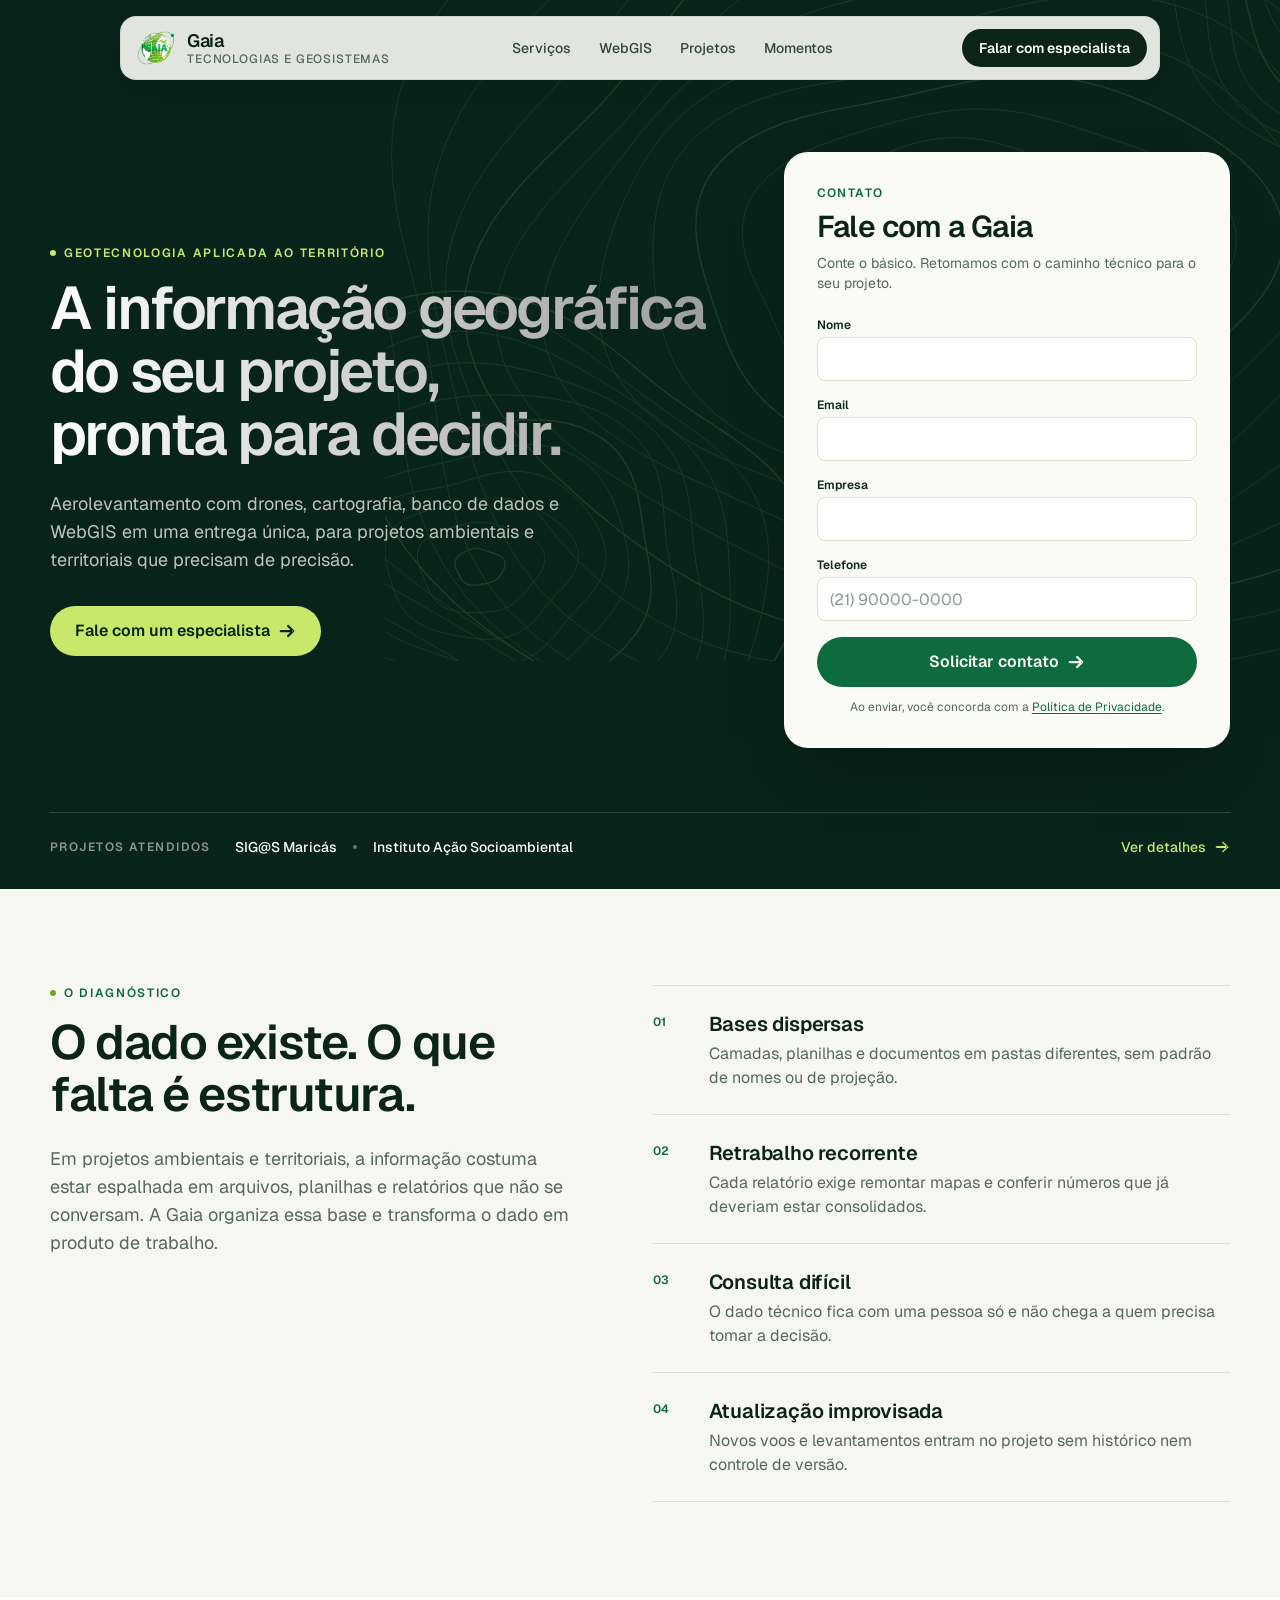
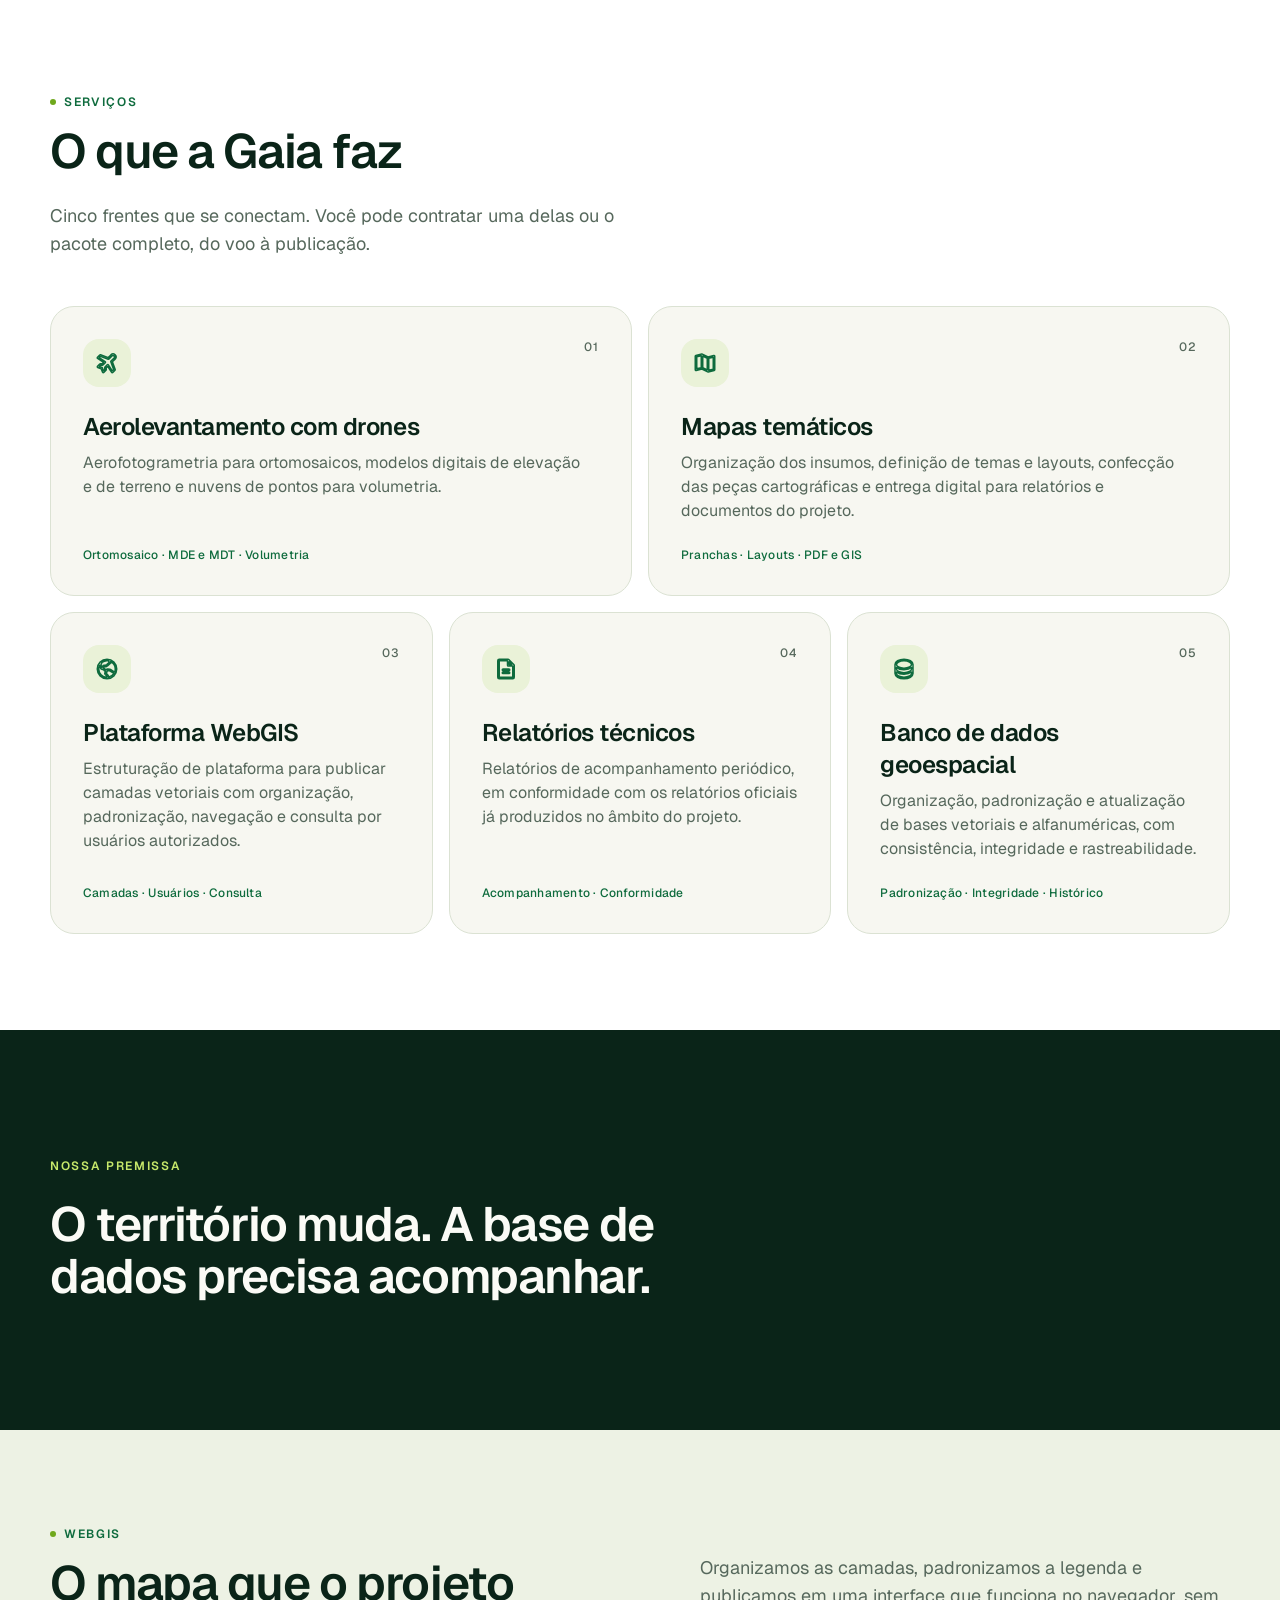
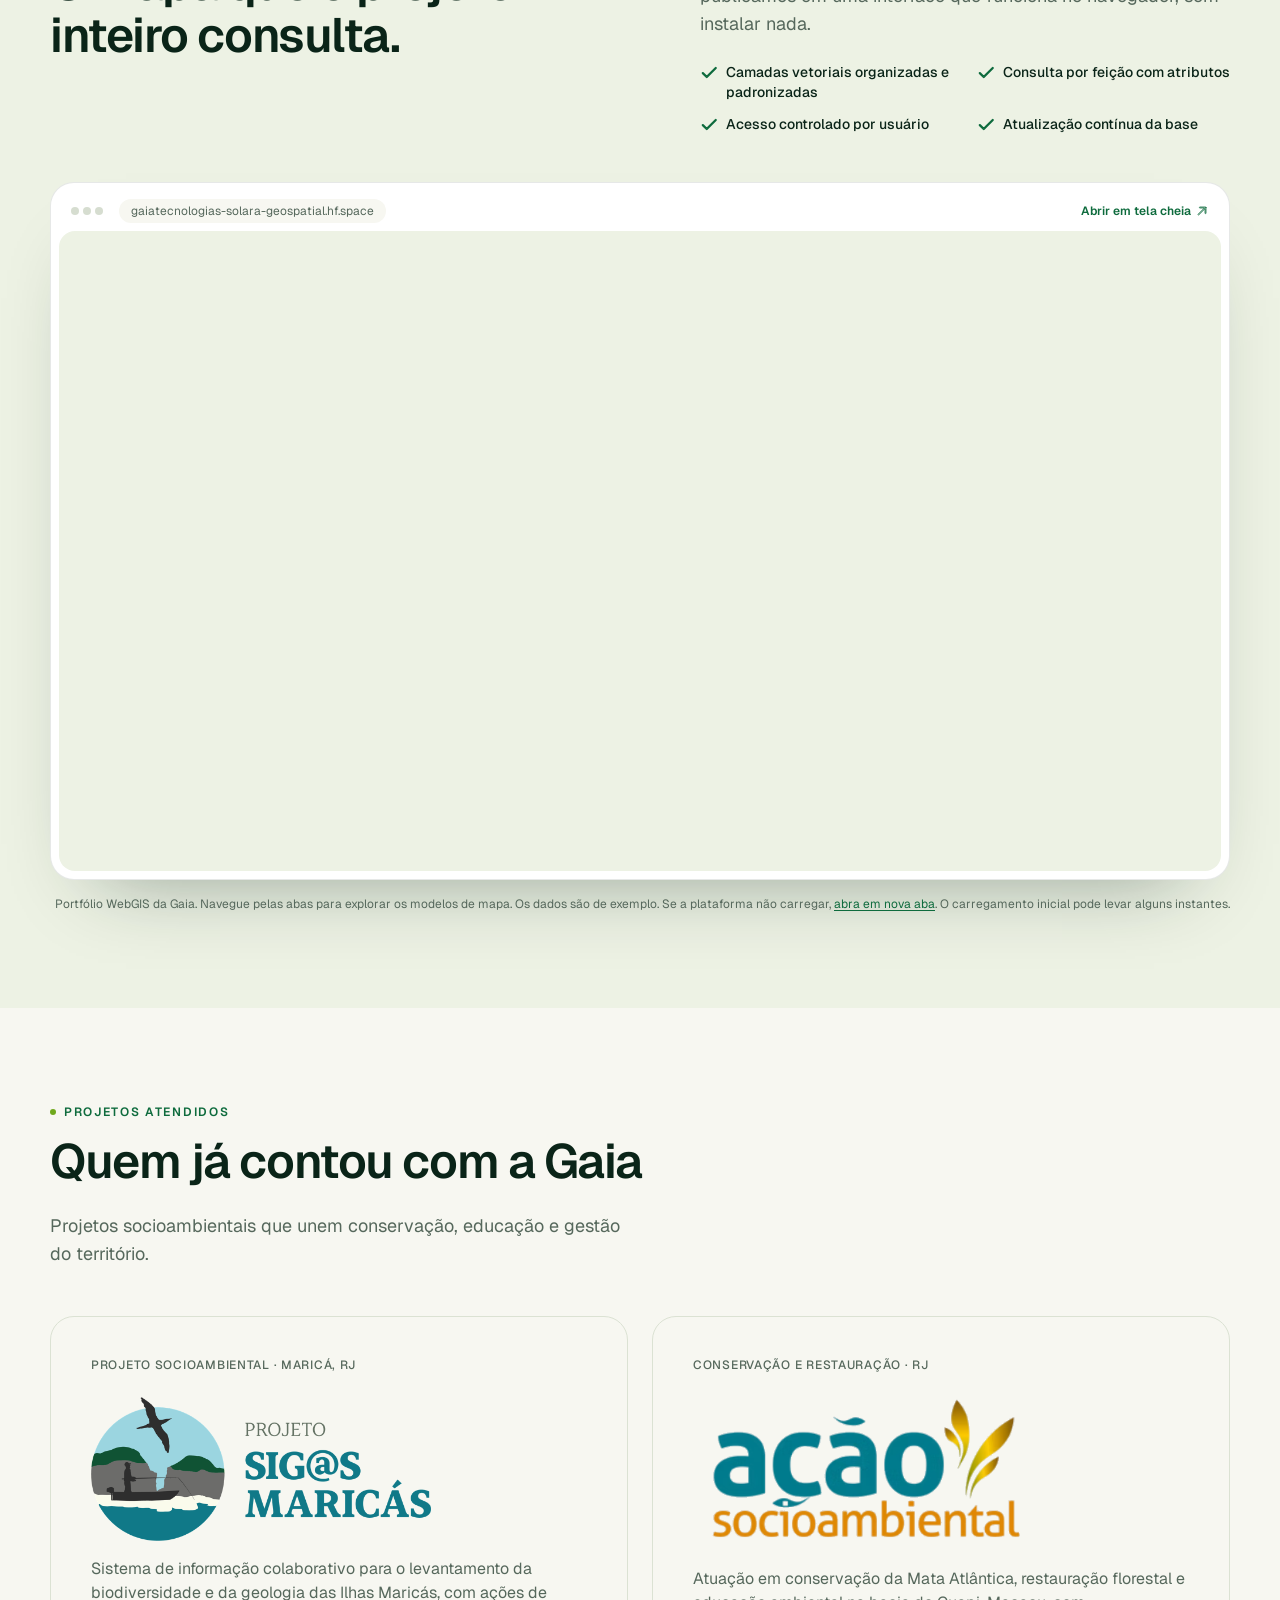
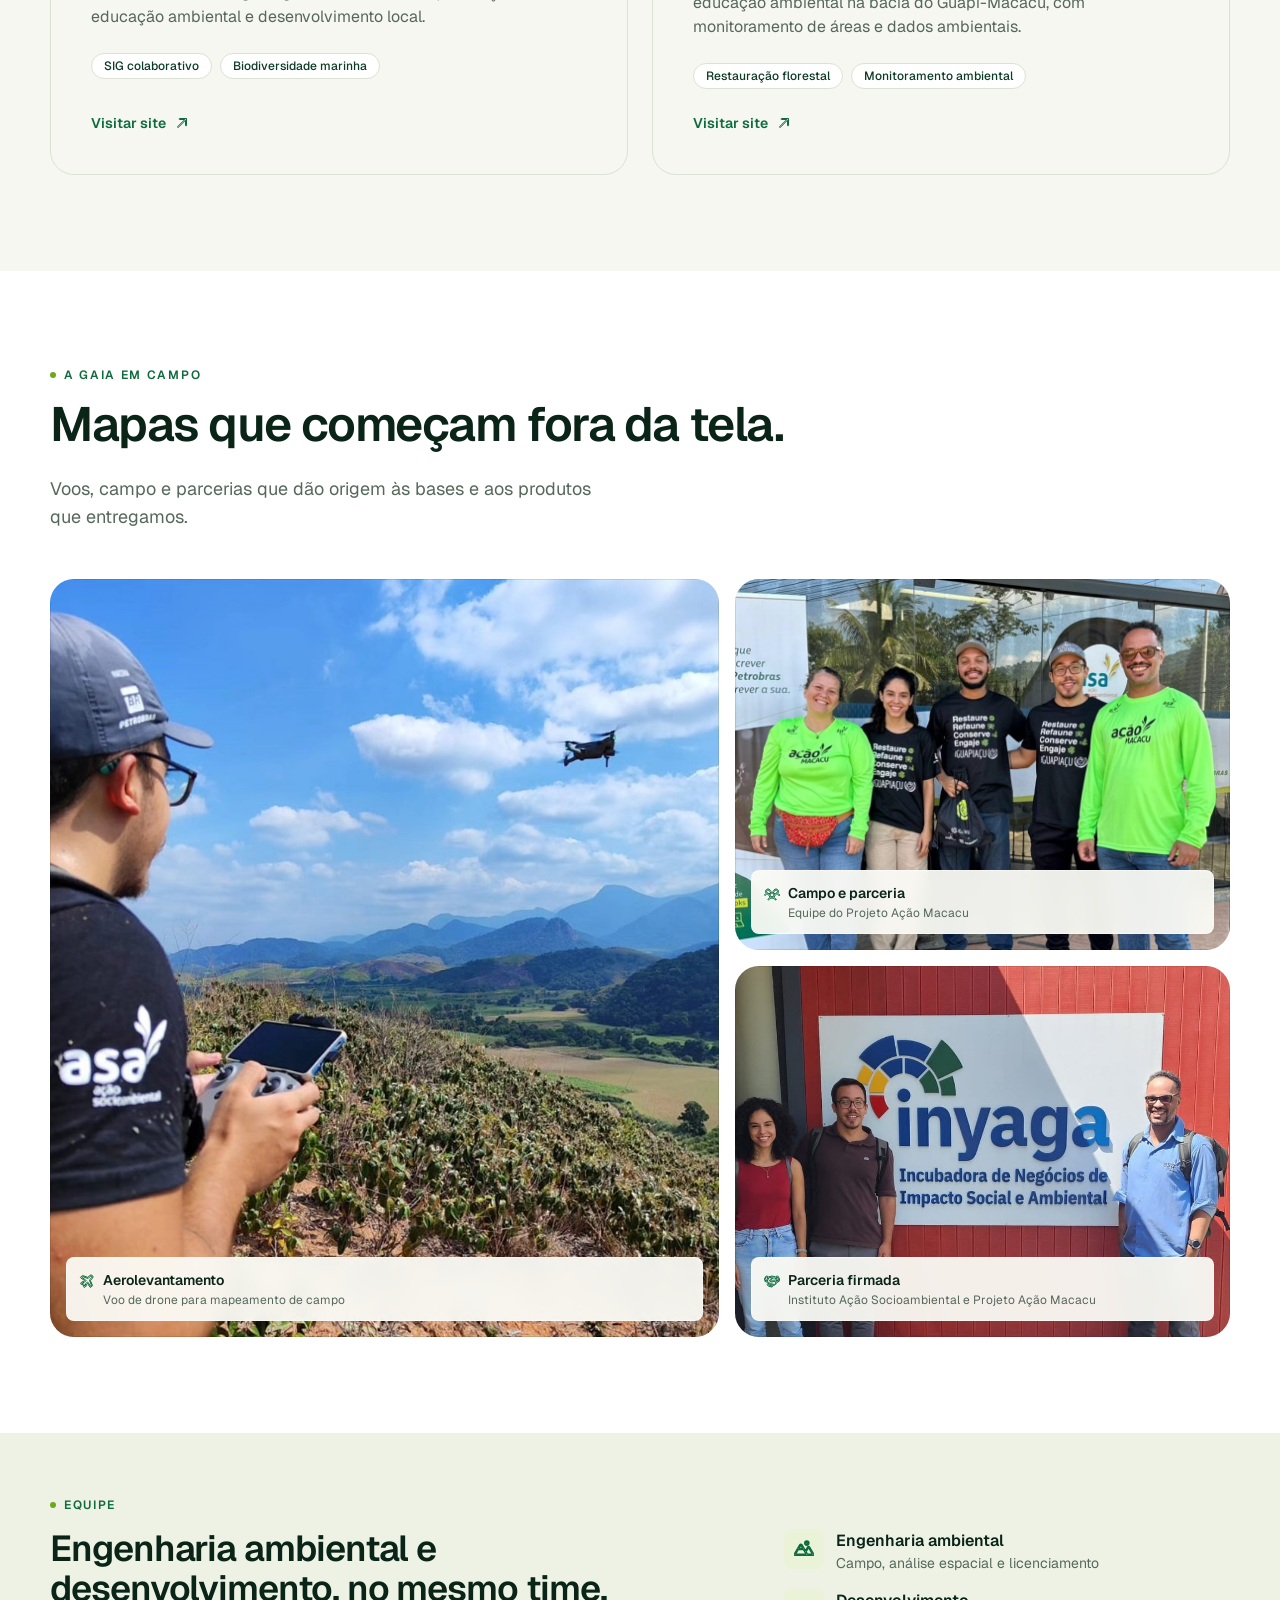
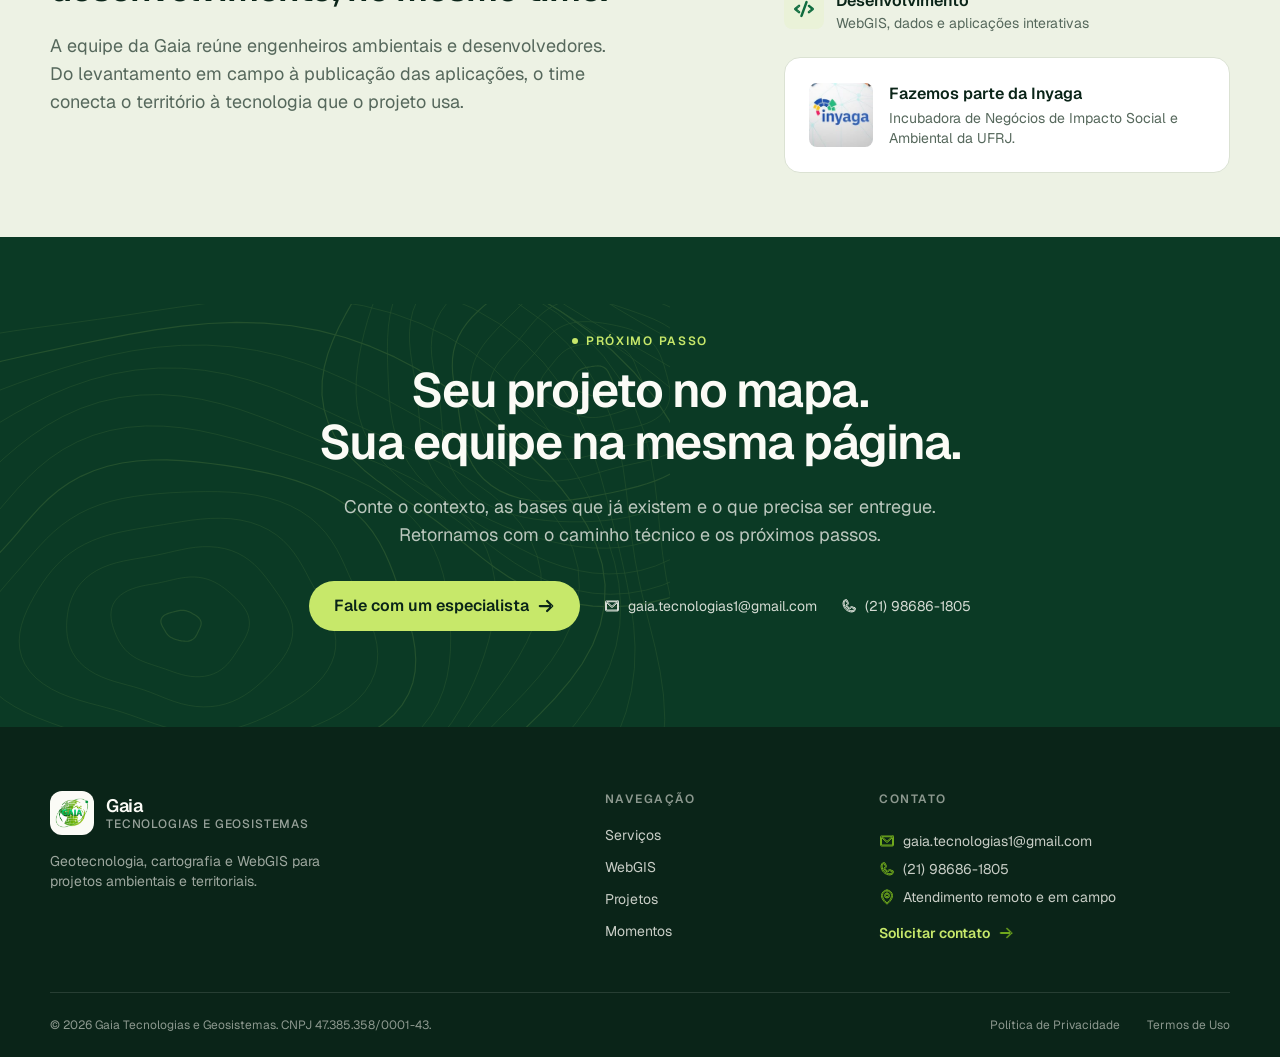
==== commit 8cf0a3ae: "Enxuga a landing page, cria a faixa de equipe e integra novos ícones" ====
--- a/index.html
+++ b/index.html
@@ -39,11 +39,6 @@
     "description": "Consultoria em geotecnologia para projetos ambientais e territoriais: aerolevantamento com drones, mapas temáticos, banco de dados geoespacial, relatórios técnicos e plataforma WebGIS.",
     "email": "gaia.tecnologias1@gmail.com",
     "telephone": "+55-21-98686-1805",
-    "founder": {
-      "@type": "Person",
-      "name": "Rhamon Garcia",
-      "jobTitle": "Sócio e diretor"
-    },
     "areaServed": "Brasil",
     "knowsAbout": [
       "Aerolevantamento com drones",
@@ -66,59 +61,7 @@
     }
   }
   </script>
-  <script type="application/ld+json">
-  {
-    "@context": "https://schema.org",
-    "@type": "FAQPage",
-    "mainEntity": [
-      {
-        "@type": "Question",
-        "name": "Preciso ter as bases organizadas para contratar?",
-        "acceptedAnswer": { "@type": "Answer", "text": "Não. Organizar, padronizar e, quando necessário, recuperar as bases existentes faz parte do trabalho." }
-      },
-      {
-        "@type": "Question",
-        "name": "Vocês atendem fora do Rio de Janeiro?",
-        "acceptedAnswer": { "@type": "Answer", "text": "Sim. A estruturação de dados, a cartografia e o WebGIS são feitos de forma remota. Aerolevantamentos e trabalhos de campo são planejados caso a caso, com deslocamento previsto no escopo." }
-      },
-      {
-        "@type": "Question",
-        "name": "Qual a diferença entre mapa temático e WebGIS?",
-        "acceptedAnswer": { "@type": "Answer", "text": "O mapa temático é uma peça cartográfica feita para um tema e um uso, entregue em arquivo digital. O WebGIS é uma plataforma online, com camadas publicadas, consulta e controle de acesso." }
-      },
-      {
-        "@type": "Question",
-        "name": "Como funciona o aerolevantamento com drones?",
-        "acceptedAnswer": { "@type": "Answer", "text": "O voo é planejado a partir do objetivo do projeto. Depois do processamento, os produtos podem incluir ortomosaico, modelos digitais de elevação e de terreno e nuvem de pontos para volumetria." }
-      },
-      {
-        "@type": "Question",
-        "name": "Os produtos podem entrar em relatórios oficiais?",
-        "acceptedAnswer": { "@type": "Answer", "text": "Sim. Os mapas e dados são entregues em formatos e padrões definidos com a equipe do projeto, para uso nos relatórios e documentos já adotados." }
-      },
-      {
-        "@type": "Question",
-        "name": "Como funciona o acesso à plataforma WebGIS?",
-        "acceptedAnswer": { "@type": "Answer", "text": "As camadas são publicadas em servidor e o acesso é organizado por usuário autorizado, com ferramentas de navegação, consulta e legenda." }
-      },
-      {
-        "@type": "Question",
-        "name": "Vocês trabalham com dados de terceiros?",
-        "acceptedAnswer": { "@type": "Answer", "text": "Sim. Bases oficiais, levantamentos de campo e acervos do próprio cliente podem ser incorporados, com padronização e registro da origem." }
-      },
-      {
-        "@type": "Question",
-        "name": "Qual é o prazo de um projeto?",
-        "acceptedAnswer": { "@type": "Answer", "text": "Depende do escopo, da quantidade de bases e do tipo de produto. O cronograma é definido no diagnóstico, antes do início da execução." }
-      },
-      {
-        "@type": "Question",
-        "name": "Como começar?",
-        "acceptedAnswer": { "@type": "Answer", "text": "Preencha o formulário com o contexto do projeto. A partir dele, indicamos o caminho técnico e os próximos passos." }
-      }
-    ]
-  }
-  </script>
+  
 </head>
 <body>
   <a class="skip-link" href="#conteudo">Ir para o conteúdo</a>
@@ -129,19 +72,16 @@
     <symbol id="i-globe" viewBox="0 0 256 256"><path d="M128,24A104,104,0,1,0,232,128,104.11,104.11,0,0,0,128,24Zm88,104a87.62,87.62,0,0,1-6.4,32.94l-44.7-27.49a15.92,15.92,0,0,0-6.24-2.23l-22.82-3.08a16.11,16.11,0,0,0-16,7.86h-8.72l-3.8-7.86a15.91,15.91,0,0,0-11-8.67l-8-1.73L96.14,104h16.71a16.06,16.06,0,0,0,7.73-2l12.25-6.76a16.62,16.62,0,0,0,3-2.14l26.91-24.34A15.93,15.93,0,0,0,166,49.1l-.36-.65A88.11,88.11,0,0,1,216,128ZM143.31,41.34,152,56.9,125.09,81.24,112.85,88H96.14a16,16,0,0,0-13.88,8l-8.73,15.23L63.38,84.19,74.32,58.32a87.87,87.87,0,0,1,69-17ZM40,128a87.53,87.53,0,0,1,8.54-37.8l11.34,30.27a16,16,0,0,0,11.62,10l21.43,4.61L96.74,143a16.09,16.09,0,0,0,14.4,9h1.48l-7.23,16.23a16,16,0,0,0,2.86,17.37l.14.14L128,205.94l-1.94,10A88.11,88.11,0,0,1,40,128Zm102.58,86.78,1.13-5.81a16.09,16.09,0,0,0-4-13.9,1.85,1.85,0,0,1-.14-.14L120,174.74,133.7,144l22.82,3.08,45.72,28.12A88.18,88.18,0,0,1,142.58,214.78Z"/></symbol>
     <symbol id="i-file" viewBox="0 0 256 256"><path d="M213.66,82.34l-56-56A8,8,0,0,0,152,24H56A16,16,0,0,0,40,40V216a16,16,0,0,0,16,16H200a16,16,0,0,0,16-16V88A8,8,0,0,0,213.66,82.34ZM160,51.31,188.69,80H160ZM200,216H56V40h88V88a8,8,0,0,0,8,8h48V216Zm-32-80a8,8,0,0,1-8,8H96a8,8,0,0,1,0-16h64A8,8,0,0,1,168,136Zm0,32a8,8,0,0,1-8,8H96a8,8,0,0,1,0-16h64A8,8,0,0,1,168,168Z"/></symbol>
     <symbol id="i-database" viewBox="0 0 256 256"><path d="M128,24C74.17,24,32,48.6,32,80v96c0,31.4,42.17,56,96,56s96-24.6,96-56V80C224,48.6,181.83,24,128,24Zm80,104c0,9.62-7.88,19.43-21.61,26.92C170.93,163.35,150.19,168,128,168s-42.93-4.65-58.39-13.08C55.88,147.43,48,137.62,48,128V111.36c17.06,15,46.23,24.64,80,24.64s62.94-9.68,80-24.64ZM69.61,53.08C85.07,44.65,105.81,40,128,40s42.93,4.65,58.39,13.08C200.12,60.57,208,70.38,208,80s-7.88,19.43-21.61,26.92C170.93,115.35,150.19,120,128,120s-42.93-4.65-58.39-13.08C55.88,99.43,48,89.62,48,80S55.88,60.57,69.61,53.08ZM186.39,202.92C170.93,211.35,150.19,216,128,216s-42.93-4.65-58.39-13.08C55.88,195.43,48,185.62,48,176V159.36c17.06,15,46.23,24.64,80,24.64s62.94-9.68,80-24.64V176C208,185.62,200.12,195.43,186.39,202.92Z"/></symbol>
+    <symbol id="i-code" viewBox="0 0 256 256"><path d="M69.12,94.15,28.5,128l40.62,33.85a8,8,0,1,1-10.24,12.29l-48-40a8,8,0,0,1,0-12.29l48-40a8,8,0,0,1,10.24,12.3Zm176,27.7-48-40a8,8,0,1,0-10.24,12.3L227.5,128l-40.62,33.85a8,8,0,1,0,10.24,12.29l48-40a8,8,0,0,0,0-12.29ZM162.73,32.48a8,8,0,0,0-10.25,4.79l-64,176a8,8,0,0,0,4.79,10.26A8.14,8.14,0,0,0,96,224a8,8,0,0,0,7.52-5.27l64-176A8,8,0,0,0,162.73,32.48Z"/></symbol>
+    <symbol id="i-users" viewBox="0 0 256 256"><path d="M244.8,150.4a8,8,0,0,1-11.2-1.6A51.6,51.6,0,0,0,192,128a8,8,0,0,1-7.37-4.89,8,8,0,0,1,0-6.22A8,8,0,0,1,192,112a24,24,0,1,0-23.24-30,8,8,0,1,1-15.5-4A40,40,0,1,1,219,117.51a67.94,67.94,0,0,1,27.43,21.68A8,8,0,0,1,244.8,150.4ZM190.92,212a8,8,0,1,1-13.84,8,57,57,0,0,0-98.16,0,8,8,0,1,1-13.84-8,72.06,72.06,0,0,1,33.74-29.92,48,48,0,1,1,58.36,0A72.06,72.06,0,0,1,190.92,212ZM128,176a32,32,0,1,0-32-32A32,32,0,0,0,128,176ZM72,120a8,8,0,0,0-8-8A24,24,0,1,1,87.24,82a8,8,0,1,0,15.5-4A40,40,0,1,0,37,117.51,67.94,67.94,0,0,0,9.6,139.19a8,8,0,1,0,12.8,9.61A51.6,51.6,0,0,1,64,128,8,8,0,0,0,72,120Z"/></symbol>
+    <symbol id="i-handshake" viewBox="0 0 256 256"><path d="M254.3,107.91,228.78,56.85a16,16,0,0,0-21.47-7.15L182.44,62.13,130.05,48.27a8.14,8.14,0,0,0-4.1,0L73.56,62.13,48.69,49.7a16,16,0,0,0-21.47,7.15L1.7,107.9a16,16,0,0,0,7.15,21.47l27,13.51,55.49,39.63a8.06,8.06,0,0,0,2.71,1.25l64,16a8,8,0,0,0,7.6-2.1l55.07-55.08,26.42-13.21a16,16,0,0,0,7.15-21.46Zm-54.89,33.37L165,113.72a8,8,0,0,0-10.68.61C136.51,132.27,116.66,130,104,122L147.24,80h31.81l27.21,54.41ZM41.53,64,62,74.22,36.43,125.27,16,115.06Zm116,119.13L99.42,168.61l-49.2-35.14,28-56L128,64.28l9.8,2.59-45,43.68-.08.09a16,16,0,0,0,2.72,24.81c20.56,13.13,45.37,11,64.91-5L188,152.66Zm62-57.87-25.52-51L214.47,64,240,115.06Zm-87.75,92.67a8,8,0,0,1-7.75,6.06,8.13,8.13,0,0,1-1.95-.24L80.41,213.33a7.89,7.89,0,0,1-2.71-1.25L51.35,193.26a8,8,0,0,1,9.3-13l25.11,17.94L126,208.24A8,8,0,0,1,131.82,217.94Z"/></symbol>
     <symbol id="i-arrow" viewBox="0 0 256 256"><path d="M221.66,133.66l-72,72a8,8,0,0,1-11.32-11.32L196.69,136H40a8,8,0,0,1,0-16H196.69L138.34,61.66a8,8,0,0,1,11.32-11.32l72,72A8,8,0,0,1,221.66,133.66Z"/></symbol>
     <symbol id="i-arrow-up" viewBox="0 0 256 256"><path d="M200,64V168a8,8,0,0,1-16,0V83.31L69.66,197.66a8,8,0,0,1-11.32-11.32L172.69,72H88a8,8,0,0,1,0-16H192A8,8,0,0,1,200,64Z"/></symbol>
     <symbol id="i-check" viewBox="0 0 256 256"><path d="M229.66,77.66l-128,128a8,8,0,0,1-11.32,0l-56-56a8,8,0,0,1,11.32-11.32L96,188.69,218.34,66.34a8,8,0,0,1,11.32,11.32Z"/></symbol>
-    <symbol id="i-x" viewBox="0 0 256 256"><path d="M205.66,194.34a8,8,0,0,1-11.32,11.32L128,139.31,61.66,205.66a8,8,0,0,1-11.32-11.32L116.69,128,50.34,61.66A8,8,0,0,1,61.66,50.34L128,116.69l66.34-66.35a8,8,0,0,1,11.32,11.32L139.31,128Z"/></symbol>
-    <symbol id="i-plus" viewBox="0 0 256 256"><path d="M224,128a8,8,0,0,1-8,8H136v80a8,8,0,0,1-16,0V136H40a8,8,0,0,1,0-16h80V40a8,8,0,0,1,16,0v80h80A8,8,0,0,1,224,128Z"/></symbol>
     <symbol id="i-phone" viewBox="0 0 256 256"><path d="M222.37,158.46l-47.11-21.11-.13-.06a16,16,0,0,0-15.17,1.4,8.12,8.12,0,0,0-.75.56L134.87,160c-15.42-7.49-31.34-23.29-38.83-38.51l20.78-24.71c.2-.25.39-.5.57-.77a16,16,0,0,0,1.32-15.06l0-.12L97.54,33.64a16,16,0,0,0-16.62-9.52A56.26,56.26,0,0,0,32,80c0,79.4,64.6,144,144,144a56.26,56.26,0,0,0,55.88-48.92A16,16,0,0,0,222.37,158.46ZM176,208A128.14,128.14,0,0,1,48,80,40.2,40.2,0,0,1,82.87,40a.61.61,0,0,0,0,.12l21,47L83.2,111.86a6.13,6.13,0,0,0-.57.77,16,16,0,0,0-1,15.7c9.06,18.53,27.73,37.06,46.46,46.11a16,16,0,0,0,15.75-1.14,8.44,8.44,0,0,0,.74-.56L168.89,152l47,21.05h0s.08,0,.11,0A40.21,40.21,0,0,1,176,208Z"/></symbol>
     <symbol id="i-mail" viewBox="0 0 256 256"><path d="M224,48H32a8,8,0,0,0-8,8V192a16,16,0,0,0,16,16H216a16,16,0,0,0,16-16V56A8,8,0,0,0,224,48ZM203.43,64,128,133.15,52.57,64ZM216,192H40V74.19l82.59,75.71a8,8,0,0,0,10.82,0L216,74.19V192Z"/></symbol>
     <symbol id="i-pin" viewBox="0 0 256 256"><path d="M128,64a40,40,0,1,0,40,40A40,40,0,0,0,128,64Zm0,64a24,24,0,1,1,24-24A24,24,0,0,1,128,128Zm0-112a88.1,88.1,0,0,0-88,88c0,31.4,14.51,64.68,42,96.25a254.19,254.19,0,0,0,41.45,38.3,8,8,0,0,0,9.18,0A254.19,254.19,0,0,0,174,200.25c27.45-31.57,42-64.85,42-96.25A88.1,88.1,0,0,0,128,16Zm0,206c-16.53-13-72-60.75-72-118a72,72,0,0,1,144,0C200,161.23,144.53,209,128,222Z"/></symbol>
-    <symbol id="i-crosshair" viewBox="0 0 256 256"><path d="M232,120h-8.34A96.14,96.14,0,0,0,136,32.34V24a8,8,0,0,0-16,0v8.34A96.14,96.14,0,0,0,32.34,120H24a8,8,0,0,0,0,16h8.34A96.14,96.14,0,0,0,120,223.66V232a8,8,0,0,0,16,0v-8.34A96.14,96.14,0,0,0,223.66,136H232a8,8,0,0,0,0-16Zm-96,87.6V200a8,8,0,0,0-16,0v7.6A80.15,80.15,0,0,1,48.4,136H56a8,8,0,0,0,0-16H48.4A80.15,80.15,0,0,1,120,48.4V56a8,8,0,0,0,16,0V48.4A80.15,80.15,0,0,1,207.6,120H200a8,8,0,0,0,0,16h7.6A80.15,80.15,0,0,1,136,207.6ZM128,88a40,40,0,1,0,40,40A40,40,0,0,0,128,88Zm0,64a24,24,0,1,1,24-24A24,24,0,0,1,128,152Z"/></symbol>
     <symbol id="i-mountain" viewBox="0 0 256 256"><path d="M164,80a28,28,0,1,0-28-28A28,28,0,0,0,164,80Zm0-40a12,12,0,1,1-12,12A12,12,0,0,1,164,40Zm90.88,155.92-54.56-92.08A15.87,15.87,0,0,0,186.55,96h0a15.85,15.85,0,0,0-13.76,7.84L146.63,148l-44.84-76.1a16,16,0,0,0-27.58,0L1.11,195.94A8,8,0,0,0,8,208H248a8,8,0,0,0,6.88-12.08ZM88,80l23.57,40H64.43ZM22,192l33-56h66l18.74,31.8,0,0L154,192Zm150.57,0-16.66-28.28L186.55,112,234,192Z"/></symbol>
-    <symbol id="i-chart" viewBox="0 0 256 256"><path d="M232,208a8,8,0,0,1-8,8H32a8,8,0,0,1-8-8V48a8,8,0,0,1,16,0V156.69l50.34-50.35a8,8,0,0,1,11.32,0L128,132.69,180.69,80H160a8,8,0,0,1,0-16h40a8,8,0,0,1,8,8v40a8,8,0,0,1-16,0V91.31l-58.34,58.35a8,8,0,0,1-11.32,0L96,123.31l-56,56V200H224A8,8,0,0,1,232,208Z"/></symbol>
-    <symbol id="i-stack" viewBox="0 0 256 256"><path d="M230.91,172A8,8,0,0,1,228,182.91l-96,56a8,8,0,0,1-8.06,0l-96-56A8,8,0,0,1,36,169.09l92,53.65,92-53.65A8,8,0,0,1,230.91,172ZM220,121.09l-92,53.65L36,121.09A8,8,0,0,0,28,134.91l96,56a8,8,0,0,0,8.06,0l96-56A8,8,0,1,0,220,121.09ZM24,80a8,8,0,0,1,4-6.91l96-56a8,8,0,0,1,8.06,0l96,56a8,8,0,0,1,0,13.82l-96,56a8,8,0,0,1-8.06,0l-96-56A8,8,0,0,1,24,80Zm23.88,0L128,126.74,208.12,80,128,33.26Z"/></symbol>
-    <symbol id="i-compass" viewBox="0 0 256 256"><path d="M128,24A104,104,0,1,0,232,128,104.11,104.11,0,0,0,128,24Zm0,192a88,88,0,1,1,88-88A88.1,88.1,0,0,1,128,216ZM172.42,72.84l-64,32a8.05,8.05,0,0,0-3.58,3.58l-32,64A8,8,0,0,0,80,184a8.1,8.1,0,0,0,3.58-.84l64-32a8.05,8.05,0,0,0,3.58-3.58l32-64a8,8,0,0,0-10.74-10.74ZM138,138,97.89,158.11,118,118l40.15-20.07Z"/></symbol>
   </svg>
 
   <header class="site-header" aria-label="Cabeçalho do site">
@@ -153,11 +93,9 @@
 
       <ul class="nav-links">
         <li><a href="#servicos">Serviços</a></li>
-        <li><a href="#processo">Processo</a></li>
         <li><a href="#webgis">WebGIS</a></li>
         <li><a href="#projetos">Projetos</a></li>
         <li><a href="#momentos">Momentos</a></li>
-        <li><a href="#faq">FAQ</a></li>
       </ul>
 
       <a class="btn btn-dark btn-sm nav-cta" href="#contato">Falar com especialista</a>
@@ -172,13 +110,11 @@
       <div class="mobile-menu-inner">
         <ul class="mobile-links">
           <li style="--i:0"><a href="#servicos">Serviços</a></li>
-          <li style="--i:1"><a href="#processo">Processo</a></li>
-          <li style="--i:2"><a href="#webgis">WebGIS</a></li>
-          <li style="--i:3"><a href="#projetos">Projetos</a></li>
-          <li style="--i:4"><a href="#momentos">Momentos</a></li>
-          <li style="--i:5"><a href="#faq">FAQ</a></li>
+          <li style="--i:1"><a href="#webgis">WebGIS</a></li>
+          <li style="--i:2"><a href="#projetos">Projetos</a></li>
+          <li style="--i:3"><a href="#momentos">Momentos</a></li>
         </ul>
-        <div class="mobile-menu-foot" style="--i:6">
+        <div class="mobile-menu-foot" style="--i:4">
           <a class="btn btn-green" href="#contato">Fale com um especialista</a>
           <div class="mobile-contacts">
             <a class="mobile-mail" href="mailto:gaia.tecnologias1@gmail.com">gaia.tecnologias1@gmail.com</a>
@@ -369,73 +305,6 @@
       </div>
     </section>
 
-    <section class="section" aria-labelledby="entregaveis-title">
-      <div class="container">
-        <div class="benefits-panel reveal">
-          <div class="benefits-head">
-            <p class="eyebrow">Entregáveis</p>
-            <h2 class="h2" id="entregaveis-title">O que fica com você</h2>
-            <p class="lead">O resultado não é só um mapa bonito. É uma base que a equipe consegue usar, atualizar e defender tecnicamente.</p>
-          </div>
-          <div class="benefit-grid">
-            <div class="benefit">
-              <span class="benefit-icon"><svg class="icon" aria-hidden="true"><use href="#i-stack"></use></svg></span>
-              <h3>Base única e rastreável</h3>
-              <p>Camadas, metadados e versões do projeto em um só lugar, com histórico do que mudou.</p>
-            </div>
-            <div class="benefit">
-              <span class="benefit-icon"><svg class="icon" aria-hidden="true"><use href="#i-compass"></use></svg></span>
-              <h3>Menos retrabalho</h3>
-              <p>Rotinas de atualização substituem planilhas e arquivos paralelos, sem dúvida sobre qual versão é a atual.</p>
-            </div>
-            <div class="benefit">
-              <span class="benefit-icon"><svg class="icon" aria-hidden="true"><use href="#i-chart"></use></svg></span>
-              <h3>Leitura para quem decide</h3>
-              <p>Mapas e painéis que o gestor consulta sem depender do técnico para cada pergunta.</p>
-            </div>
-            <div class="benefit">
-              <span class="benefit-icon"><svg class="icon" aria-hidden="true"><use href="#i-mountain"></use></svg></span>
-              <h3>Entrega no formato do projeto</h3>
-              <p>Pranchas, relatórios, WebGIS ou banco de dados, conforme o uso e os padrões da equipe.</p>
-            </div>
-          </div>
-        </div>
-      </div>
-    </section>
-
-    <section class="section section-white" id="processo" aria-labelledby="processo-title">
-      <div class="container">
-        <div class="section-head reveal">
-          <p class="eyebrow">Processo</p>
-          <h2 class="h2" id="processo-title">Do diagnóstico à entrega</h2>
-          <p class="lead">Um fluxo curto, com decisões registradas e entregas parciais para validação.</p>
-        </div>
-
-        <ol class="steps">
-          <li class="step reveal">
-            <span class="step-num">01</span>
-            <h3>Diagnóstico</h3>
-            <p>Entendemos o projeto, as bases existentes e as decisões que precisam de suporte.</p>
-          </li>
-          <li class="step reveal" style="--delay:80ms">
-            <span class="step-num">02</span>
-            <h3>Plano técnico</h3>
-            <p>Definimos escopo, padrões, produtos e cronograma, com o que entra e o que fica fora.</p>
-          </li>
-          <li class="step reveal" style="--delay:160ms">
-            <span class="step-num">03</span>
-            <h3>Produção</h3>
-            <p>Executamos voos, cartografia, modelagem e estruturação do banco geoespacial.</p>
-          </li>
-          <li class="step reveal" style="--delay:240ms">
-            <span class="step-num">04</span>
-            <h3>Entrega e acompanhamento</h3>
-            <p>Publicamos, validamos com a equipe e mantemos a base atualizada conforme o combinado.</p>
-          </li>
-        </ol>
-      </div>
-    </section>
-
     <section class="section webgis" id="webgis" aria-labelledby="webgis-title">
       <div class="container">
         <div class="webgis-head">
@@ -521,7 +390,7 @@
           <figure class="moment moment-large reveal">
             <img src="assets/momento-drone.jpg" alt="Profissional operando um drone sobre uma paisagem de vales e montanhas" width="1000" height="1000" loading="lazy">
             <figcaption class="moment-caption">
-              <span class="moment-num">01</span>
+              <span class="moment-icon" aria-hidden="true"><svg class="icon"><use href="#i-drone"></use></svg></span>
               <span class="moment-text"><strong>Aerolevantamento</strong><small>Voo de drone para mapeamento de campo</small></span>
             </figcaption>
           </figure>
@@ -529,7 +398,7 @@
           <figure class="moment moment-team reveal" style="--delay:80ms">
             <img src="assets/momento-equipe.jpg" alt="Equipe em campo com camisetas do Projeto Ação Macacu" width="1000" height="1000" loading="lazy">
             <figcaption class="moment-caption">
-              <span class="moment-num">02</span>
+              <span class="moment-icon" aria-hidden="true"><svg class="icon"><use href="#i-users"></use></svg></span>
               <span class="moment-text"><strong>Campo e parceria</strong><small>Equipe do Projeto Ação Macacu</small></span>
             </figcaption>
           </figure>
@@ -537,7 +406,7 @@
           <figure class="moment reveal" style="--delay:160ms">
             <img src="assets/momento-parceria.jpg" alt="Registro da parceria em frente à placa da Inyaga, incubadora de negócios de impacto socioambiental da UFRJ" width="1000" height="667" loading="lazy">
             <figcaption class="moment-caption">
-              <span class="moment-num">03</span>
+              <span class="moment-icon" aria-hidden="true"><svg class="icon"><use href="#i-handshake"></use></svg></span>
               <span class="moment-text"><strong>Parceria firmada</strong><small>Instituto Ação Socioambiental e Projeto Ação Macacu</small></span>
             </figcaption>
           </figure>
@@ -545,26 +414,23 @@
       </div>
     </section>
 
-    <section class="section section-tint" aria-labelledby="sobre-title">
-      <div class="container about-grid">
-        <div class="about-portrait reveal">
-          <img class="about-photo" src="assets/rhamon-garcia.jpg" alt="Rhamon Garcia, sócio e diretor da Gaia Tecnologias e Geosistemas" width="900" height="1200" loading="lazy">
-          <div class="about-caption">
-            <strong>Rhamon Garcia</strong>
-            <span>Sócio e diretor</span>
-          </div>
-        </div>
-
-        <div class="about-copy reveal" style="--delay:80ms">
-          <p class="eyebrow">Quem está à frente</p>
-          <h2 class="h2" id="sobre-title">Rhamon Garcia</h2>
-          <p class="about-role">Sócio e diretor · Engenheiro Ambiental</p>
-          <p class="lead">Engenheiro Ambiental pela Escola Politécnica/UFRJ. Possui vasta experiência em análises de geoprocessamento, confecção de mapas e licenciamento ambiental no Estado do Rio de Janeiro. Atualmente dedica-se à gestão dos produtos cartográficos de geoprocessamento e ao desenvolvimento das aplicações interativas como sócio e diretor da Gaia.</p>
-          <p class="about-label">Formação e atuação</p>
-          <ul class="about-list">
-            <li><svg class="icon" aria-hidden="true"><use href="#i-check"></use></svg> Engenharia Ambiental pela Escola Politécnica/UFRJ</li>
-            <li><svg class="icon" aria-hidden="true"><use href="#i-check"></use></svg> Geoprocessamento, cartografia e licenciamento ambiental</li>
-            <li><svg class="icon" aria-hidden="true"><use href="#i-check"></use></svg> Gestão de produtos cartográficos e aplicações interativas</li>
+    <section class="section section-tint team-section" id="equipe" aria-labelledby="equipe-title">
+      <div class="container team-grid">
+        <div class="team-copy reveal">
+          <p class="eyebrow">Equipe</p>
+          <h2 class="h2" id="equipe-title">Engenharia ambiental e desenvolvimento, no mesmo time.</h2>
+          <p class="lead">A equipe da Gaia reúne engenheiros ambientais e desenvolvedores. Do levantamento em campo à publicação das aplicações, o time conecta o território à tecnologia que o projeto usa.</p>
+        </div>
+        <div class="team-aside reveal" style="--delay:80ms">
+          <ul class="team-list">
+            <li>
+              <span class="team-icon"><svg class="icon" aria-hidden="true"><use href="#i-mountain"></use></svg></span>
+              <span><strong>Engenharia ambiental</strong><small>Campo, análise espacial e licenciamento</small></span>
+            </li>
+            <li>
+              <span class="team-icon"><svg class="icon" aria-hidden="true"><use href="#i-code"></use></svg></span>
+              <span><strong>Desenvolvimento</strong><small>WebGIS, dados e aplicações interativas</small></span>
+            </li>
           </ul>
           <div class="incubator">
             <img src="assets/logo-inyaga.jpg" alt="Logo da Inyaga, incubadora de negócios de impacto social e ambiental da UFRJ" width="150" height="150" loading="lazy">
@@ -573,61 +439,6 @@
               <p>Incubadora de Negócios de Impacto Social e Ambiental da UFRJ.</p>
             </div>
           </div>
-          <a class="text-link" href="#contato">Conversar sobre o seu projeto
-            <svg class="icon" aria-hidden="true"><use href="#i-arrow"></use></svg>
-          </a>
-        </div>
-      </div>
-    </section>
-
-    <section class="section section-white" id="faq" aria-labelledby="faq-title">
-      <div class="container faq-grid">
-        <div class="faq-head reveal">
-          <p class="eyebrow">Dúvidas frequentes</p>
-          <h2 class="h2" id="faq-title">Antes de começar</h2>
-          <p class="lead">Se a sua pergunta não estiver aqui, escreva para a Gaia. Respondemos com base no contexto do projeto.</p>
-          <a class="text-link" href="mailto:gaia.tecnologias1@gmail.com">gaia.tecnologias1@gmail.com
-            <svg class="icon" aria-hidden="true"><use href="#i-mail"></use></svg>
-          </a>
-        </div>
-
-        <div class="faq-list reveal" style="--delay:80ms">
-          <details open>
-            <summary>Preciso ter as bases organizadas para contratar?<span class="faq-icon" aria-hidden="true"></span></summary>
-            <div class="faq-body"><p>Não. Organizar, padronizar e, quando necessário, recuperar as bases existentes faz parte do trabalho.</p></div>
-          </details>
-          <details>
-            <summary>Vocês atendem fora do Rio de Janeiro?<span class="faq-icon" aria-hidden="true"></span></summary>
-            <div class="faq-body"><p>Sim. A estruturação de dados, a cartografia e o WebGIS são feitos de forma remota. Aerolevantamentos e trabalhos de campo são planejados caso a caso, com deslocamento previsto no escopo.</p></div>
-          </details>
-          <details>
-            <summary>Qual a diferença entre mapa temático e WebGIS?<span class="faq-icon" aria-hidden="true"></span></summary>
-            <div class="faq-body"><p>O mapa temático é uma peça cartográfica feita para um tema e um uso, entregue em arquivo digital. O WebGIS é uma plataforma online, com camadas publicadas, consulta e controle de acesso.</p></div>
-          </details>
-          <details>
-            <summary>Como funciona o aerolevantamento com drones?<span class="faq-icon" aria-hidden="true"></span></summary>
-            <div class="faq-body"><p>O voo é planejado a partir do objetivo do projeto. Depois do processamento, os produtos podem incluir ortomosaico, modelos digitais de elevação e de terreno e nuvem de pontos para volumetria.</p></div>
-          </details>
-          <details>
-            <summary>Os produtos podem entrar em relatórios oficiais?<span class="faq-icon" aria-hidden="true"></span></summary>
-            <div class="faq-body"><p>Sim. Os mapas e dados são entregues em formatos e padrões definidos com a equipe do projeto, para uso nos relatórios e documentos já adotados.</p></div>
-          </details>
-          <details>
-            <summary>Como funciona o acesso à plataforma WebGIS?<span class="faq-icon" aria-hidden="true"></span></summary>
-            <div class="faq-body"><p>As camadas são publicadas em servidor e o acesso é organizado por usuário autorizado, com ferramentas de navegação, consulta e legenda.</p></div>
-          </details>
-          <details>
-            <summary>Vocês trabalham com dados de terceiros?<span class="faq-icon" aria-hidden="true"></span></summary>
-            <div class="faq-body"><p>Sim. Bases oficiais, levantamentos de campo e acervos do próprio cliente podem ser incorporados, com padronização e registro da origem.</p></div>
-          </details>
-          <details>
-            <summary>Qual é o prazo de um projeto?<span class="faq-icon" aria-hidden="true"></span></summary>
-            <div class="faq-body"><p>Depende do escopo, da quantidade de bases e do tipo de produto. O cronograma é definido no diagnóstico, antes do início da execução.</p></div>
-          </details>
-          <details>
-            <summary>Como começar?<span class="faq-icon" aria-hidden="true"></span></summary>
-            <div class="faq-body"><p>Preencha o formulário com o contexto do projeto. A partir dele, indicamos o caminho técnico e os próximos passos.</p></div>
-          </details>
         </div>
       </div>
     </section>
@@ -670,11 +481,9 @@
         <h3>Navegação</h3>
         <ul>
           <li><a href="#servicos">Serviços</a></li>
-          <li><a href="#processo">Processo</a></li>
           <li><a href="#webgis">WebGIS</a></li>
           <li><a href="#projetos">Projetos</a></li>
           <li><a href="#momentos">Momentos</a></li>
-          <li><a href="#faq">FAQ</a></li>
         </ul>
       </nav>
 
--- a/styles.css
+++ b/styles.css
@@ -9,14 +9,12 @@
   --forest-900: #08231a;
   --green: #0e6b3d;
   --green-700: #0a5530;
-  --emerald: #00a45b;
   --leaf: #6fa81c;
   --lime: #c7e86a;
   --lime-soft: #eaf2d8;
   --paper: #f7f7f1;
   --cream: #fbfbf6;
-  --sand: #eff1e6;
-  --mist: #edf2e4;
+  --tint: #edf2e4;
   --line: #dbe2d3;
   --muted: #56685c;
   --danger: #a92c20;
@@ -24,7 +22,6 @@
   --radius-sm: 8px;
   --radius-md: 16px;
   --radius-lg: 24px;
-  --radius-xl: 32px;
 
   --ease: cubic-bezier(0.22, 1, 0.36, 1);
 
@@ -80,8 +77,22 @@
 }
 
 :focus-visible {
-  outline: 2px solid var(--green);
+  outline: 2px solid var(--focus-ring, var(--green));
   outline-offset: 3px;
+}
+
+.hero-copy,
+.hero-clients,
+.cta-band,
+.footer,
+.legal-footer,
+.error-page {
+  --focus-ring: var(--cream);
+}
+
+.skip-link:focus-visible {
+  outline-color: var(--lime);
+  outline-offset: -2px;
 }
 
 h1, h2, h3, p, ul, ol {
@@ -170,7 +181,7 @@
 .h2 {
   max-width: 820px;
   font-size: 48px;
-  line-height: 48px;
+  line-height: 1.08;
   font-weight: 600;
   letter-spacing: -0.03em;
   text-wrap: balance;
@@ -202,7 +213,7 @@
   font-weight: 600;
   white-space: nowrap;
   transition: background-color 0.3s var(--ease), color 0.3s var(--ease),
-    transform 0.5s var(--ease), box-shadow 0.5s var(--ease);
+    transform 0.15s ease-out, box-shadow 0.5s var(--ease);
 }
 
 .btn .icon {
@@ -211,12 +222,14 @@
   transition: transform 0.5s var(--ease);
 }
 
+@media (hover: hover) {
 .btn:hover .icon {
   transform: translateX(3px);
 }
+}
 
 .btn:active {
-  transform: scale(0.98);
+  transform: scale(0.96);
 }
 
 .btn-sm {
@@ -230,8 +243,10 @@
   color: var(--ink);
 }
 
+@media (hover: hover) {
 .btn-lime:hover {
   background: #d8f385;
+}
 }
 
 .btn-green {
@@ -239,8 +254,10 @@
   color: var(--cream);
 }
 
+@media (hover: hover) {
 .btn-green:hover {
   background: var(--green-700);
+}
 }
 
 .btn-dark {
@@ -248,8 +265,10 @@
   color: var(--cream);
 }
 
+@media (hover: hover) {
 .btn-dark:hover {
   background: var(--forest-900);
+}
 }
 
 .btn-block {
@@ -274,12 +293,16 @@
   transition: transform 0.5s var(--ease);
 }
 
+@media (hover: hover) {
 .text-link:hover {
   border-color: currentColor;
 }
-
+}
+
+@media (hover: hover) {
 .text-link:hover .icon {
   transform: translate(2px, -2px);
+}
 }
 
 /* --------------------------------------------------------------------------
@@ -301,7 +324,7 @@
   align-items: center;
   gap: 24px;
   width: 100%;
-  max-width: 1180px;
+  max-width: 1040px;
   height: 64px;
   margin-inline: auto;
   padding: 0 12px 0 16px;
@@ -356,7 +379,7 @@
   display: flex;
   align-items: center;
   gap: 4px;
-  margin-left: auto;
+  margin-inline: auto;
 }
 
 .nav-links a {
@@ -370,9 +393,11 @@
   transition: background-color 0.3s var(--ease), color 0.3s var(--ease);
 }
 
+@media (hover: hover) {
 .nav-links a:hover {
-  background: var(--sand);
+  background: var(--tint);
   color: var(--green);
+}
 }
 
 .nav-links a[aria-current="true"] {
@@ -468,8 +493,10 @@
   letter-spacing: -0.02em;
 }
 
+@media (hover: hover) {
 .mobile-links a:hover {
   color: var(--green);
+}
 }
 
 .mobile-menu.is-open .mobile-links li,
@@ -552,7 +579,7 @@
   max-width: 680px;
   margin-top: 16px;
   font-size: 60px;
-  line-height: 60px;
+  line-height: 1.05;
   font-weight: 600;
   letter-spacing: -0.035em;
   text-wrap: balance;
@@ -622,8 +649,10 @@
   transition: color 0.3s var(--ease);
 }
 
+@media (hover: hover) {
 .hero-clients-names a:hover {
   color: var(--lime);
+}
 }
 
 .hero-clients-names span {
@@ -644,8 +673,10 @@
   transition: opacity 0.3s var(--ease);
 }
 
+@media (hover: hover) {
 .hero-clients-link:hover {
   opacity: 0.75;
+}
 }
 
 .hero-clients-link .icon {
@@ -719,8 +750,10 @@
   color: #8a9a8f;
 }
 
+@media (hover: hover) {
 .field input:hover {
   border-color: #b9c6b1;
+}
 }
 
 .field input:focus {
@@ -800,7 +833,7 @@
 }
 
 .section-tint {
-  background: var(--sand);
+  background: var(--tint);
 }
 
 .section-head {
@@ -990,120 +1023,12 @@
 }
 
 /* --------------------------------------------------------------------------
-   Benefícios
-   -------------------------------------------------------------------------- */
-
-.benefits-panel {
-  display: grid;
-  grid-template-columns: minmax(0, 0.9fr) minmax(0, 1.1fr);
-  gap: 64px;
-  padding: 64px;
-  border-radius: var(--radius-xl);
-  background: var(--mist);
-}
-
-.benefits-head {
-  align-self: center;
-}
-
-.benefits-head .lead {
-  max-width: 380px;
-}
-
-.benefit-grid {
-  display: grid;
-  grid-template-columns: 1fr 1fr;
-  gap: 32px 24px;
-}
-
-.benefit-icon {
-  display: grid;
-  place-items: center;
-  width: 40px;
-  height: 40px;
-  margin-bottom: 16px;
-  border-radius: var(--radius-sm);
-  background: #ffffff;
-  color: var(--green);
-}
-
-.benefit-icon .icon {
-  width: 22px;
-  height: 22px;
-}
-
-.benefit h3 {
-  font-size: 20px;
-  line-height: 28px;
-  font-weight: 600;
-  letter-spacing: -0.01em;
-}
-
-.benefit p {
-  margin-top: 8px;
-  color: var(--muted);
-  font-size: 16px;
-  line-height: 24px;
-}
-
-/* --------------------------------------------------------------------------
-   Processo
-   -------------------------------------------------------------------------- */
-
-.steps {
-  display: grid;
-  grid-template-columns: repeat(4, 1fr);
-  gap: 24px;
-  margin-top: 48px;
-}
-
-.step {
-  position: relative;
-  padding-top: 24px;
-  border-top: 1px solid var(--line);
-}
-
-.step::before {
-  content: "";
-  position: absolute;
-  top: -4px;
-  left: 0;
-  width: 7px;
-  height: 7px;
-  border-radius: 50%;
-  background: var(--leaf);
-}
-
-.step-num {
-  color: var(--green);
-  font-size: 12px;
-  line-height: 16px;
-  font-weight: 600;
-  letter-spacing: 0.08em;
-}
-
-.step h3 {
-  margin-top: 8px;
-  font-size: 20px;
-  line-height: 28px;
-  font-weight: 600;
-  letter-spacing: -0.01em;
-}
-
-.step p {
-  margin-top: 8px;
-  color: var(--muted);
-  font-size: 16px;
-  line-height: 24px;
-}
-
-/* --------------------------------------------------------------------------
    WebGIS
    -------------------------------------------------------------------------- */
 
 .webgis {
   padding: 96px 0;
-  background: var(--mist);
+  background: var(--tint);
   scroll-margin-top: 96px;
 }
 
@@ -1196,8 +1121,10 @@
   transition: color 0.3s var(--ease);
 }
 
+@media (hover: hover) {
 .browser-open:hover {
   color: var(--green-700);
+}
 }
 
 .browser-open .icon {
@@ -1211,7 +1138,7 @@
   height: 640px;
   border: 0;
   border-radius: var(--radius-md);
-  background: var(--mist);
+  background: var(--tint);
 }
 
 .demo-note {
@@ -1325,7 +1252,7 @@
   margin: 0;
   overflow: hidden;
   border-radius: var(--radius-lg);
-  background: var(--sand);
+  background: var(--tint);
 }
 
 .moment img {
@@ -1333,6 +1260,8 @@
   width: 100%;
   height: 100%;
   object-fit: cover;
+  outline: 1px solid oklch(0 0 0 / 0.1);
+  outline-offset: -1px;
   transition: transform 0.8s var(--ease);
 }
 
@@ -1365,13 +1294,15 @@
   color: var(--ink);
 }
 
-.moment-num {
+.moment-icon {
   flex: none;
   padding-top: 2px;
   color: var(--green);
-  font-size: 12px;
-  line-height: 16px;
-  font-weight: 600;
+}
+
+.moment-icon .icon {
+  width: 16px;
+  height: 16px;
 }
 
 .moment-text {
@@ -1398,110 +1329,84 @@
 }
 
 /* --------------------------------------------------------------------------
-   Sobre
+   Equipe
    -------------------------------------------------------------------------- */
 
-.about-grid {
+.team-grid {
   display: grid;
-  grid-template-columns: minmax(0, 0.85fr) minmax(0, 1.15fr);
-  gap: 80px;
-  align-items: center;
-}
-
-.about-portrait {
-  position: relative;
-  aspect-ratio: 3 / 4;
-  overflow: hidden;
-  border-radius: var(--radius-lg);
-  background: var(--sand);
-  border: 1px solid var(--line);
-}
-
-.about-photo {
-  display: block;
-  width: 100%;
-  height: 100%;
-  object-fit: cover;
-  object-position: center 20%;
-}
-
-.about-caption {
-  position: absolute;
-  left: 16px;
-  bottom: 16px;
+  grid-template-columns: minmax(0, 1.2fr) minmax(0, 0.8fr);
+  gap: 64px;
+  align-items: start;
+}
+
+.team-section {
+  padding: 64px 0;
+}
+
+.team-copy .h2 {
+  font-size: 36px;
+  line-height: 1.1;
+}
+
+.team-copy .lead {
+  max-width: 560px;
+}
+
+.team-aside {
   display: grid;
-  gap: 2px;
-  padding: 12px 16px;
-  border: 1px solid rgba(255, 255, 255, 0.45);
-  border-radius: var(--radius-sm);
-  background: rgba(251, 251, 246, 0.94);
-  -webkit-backdrop-filter: blur(10px);
-  backdrop-filter: blur(10px);
-}
-
-.about-caption strong {
-  font-size: 14px;
-  line-height: 20px;
-  font-weight: 600;
-}
-
-.about-caption span {
-  color: var(--muted);
-  font-size: 12px;
-  line-height: 16px;
-}
-
-.about-role {
-  margin-top: 8px;
-  color: var(--green);
-  font-size: 16px;
-  line-height: 24px;
-  font-weight: 600;
-}
-
-.about-copy .lead {
-  max-width: 560px;
-}
-
-.about-label {
-  margin: 32px 0 12px;
-  color: var(--muted);
-  font-size: 12px;
-  line-height: 16px;
-  font-weight: 600;
-  letter-spacing: 0.1em;
-  text-transform: uppercase;
-}
-
-.about-list {
+  gap: 24px;
+  align-content: start;
+  padding-top: 32px;
+}
+
+.team-list {
   display: grid;
-  gap: 12px;
-  margin-bottom: 24px;
-}
-
-.about-list li {
+  gap: 16px;
+  margin-top: 0;
+}
+
+.team-list li {
   display: flex;
   align-items: flex-start;
   gap: 12px;
+}
+
+.team-icon {
+  display: grid;
+  place-items: center;
+  width: 40px;
+  height: 40px;
+  flex: none;
+  border-radius: var(--radius-sm);
+  background: var(--lime-soft);
+  color: var(--green);
+}
+
+.team-icon .icon {
+  width: 20px;
+  height: 20px;
+}
+
+.team-list strong {
+  display: block;
   font-size: 16px;
   line-height: 24px;
-  font-weight: 500;
-}
-
-.about-list .icon {
-  width: 18px;
-  height: 18px;
-  margin-top: 3px;
-  color: var(--green);
+  font-weight: 600;
+}
+
+.team-list small {
+  display: block;
+  color: var(--muted);
+  font-size: 14px;
+  line-height: 20px;
 }
 
 .incubator {
   display: flex;
   align-items: center;
   gap: 16px;
-  max-width: 560px;
-  margin-bottom: 24px;
-  padding: 16px;
+  margin: 0;
+  padding: 24px;
   border: 1px solid var(--line);
   border-radius: var(--radius-md);
   background: #ffffff;
@@ -1527,120 +1432,6 @@
   color: var(--muted);
   font-size: 14px;
   line-height: 20px;
-}
-
-/* --------------------------------------------------------------------------
-   FAQ
-   -------------------------------------------------------------------------- */
-
-.faq-grid {
-  display: grid;
-  grid-template-columns: minmax(0, 0.8fr) minmax(0, 1.2fr);
-  gap: 96px;
-  align-items: start;
-}
-
-.faq-head {
-  position: sticky;
-  top: 120px;
-}
-
-.faq-head .text-link {
-  margin-top: 24px;
-}
-
-.faq-list details {
-  border-bottom: 1px solid var(--line);
-}
-
-.faq-list details:first-child {
-  border-top: 1px solid var(--line);
-}
-
-.faq-list summary {
-  display: flex;
-  align-items: center;
-  justify-content: space-between;
-  gap: 24px;
-  padding: 24px 0;
-  font-size: 18px;
-  line-height: 28px;
-  font-weight: 500;
-  cursor: pointer;
-  list-style: none;
-  transition: color 0.3s var(--ease);
-}
-
-.faq-list summary::-webkit-details-marker {
-  display: none;
-}
-
-.faq-list summary:hover {
-  color: var(--green);
-}
-
-.faq-list details[open] summary {
-  color: var(--green);
-}
-
-.faq-icon {
-  position: relative;
-  width: 20px;
-  height: 20px;
-  flex: none;
-}
-
-.faq-icon::before,
-.faq-icon::after {
-  content: "";
-  position: absolute;
-  border-radius: 1px;
-  background: currentColor;
-  transition: transform 0.5s var(--ease);
-}
-
-.faq-icon::before {
-  top: 9px;
-  left: 2px;
-  width: 16px;
-  height: 2px;
-}
-
-.faq-icon::after {
-  top: 2px;
-  left: 9px;
-  width: 2px;
-  height: 16px;
-}
-
-details[open] .faq-icon::after {
-  transform: rotate(90deg);
-}
-
-.faq-body {
-  padding: 0 40px 24px 0;
-}
-
-.faq-body p {
-  max-width: 60ch;
-  color: var(--muted);
-  font-size: 16px;
-  line-height: 24px;
-}
-
-details[open] .faq-body {
-  animation: faq-in 0.5s var(--ease);
-}
-
-@keyframes faq-in {
-  from {
-    opacity: 0;
-    transform: translateY(-4px);
-  }
-  to {
-    opacity: 1;
-    transform: none;
-  }
 }
 
 /* --------------------------------------------------------------------------
@@ -1705,8 +1496,10 @@
   transition: color 0.3s var(--ease);
 }
 
+@media (hover: hover) {
 .cta-mail:hover {
   color: var(--lime);
+}
 }
 
 .cta-mail .icon {
@@ -1784,9 +1577,11 @@
   transition: color 0.3s var(--ease);
 }
 
+@media (hover: hover) {
 .footer-nav a:hover,
 .footer-contact a:hover {
   color: var(--lime);
+}
 }
 
 .footer-contact {
@@ -1833,8 +1628,10 @@
   transition: color 0.3s var(--ease);
 }
 
+@media (hover: hover) {
 .footer-bottom a:hover {
   color: var(--cream);
+}
 }
 
 /* --------------------------------------------------------------------------
@@ -1881,15 +1678,10 @@
     gap: 40px;
   }
 
-  .split,
-  .faq-grid {
+  .split {
     gap: 48px;
   }
 
-  .benefits-panel {
-    gap: 40px;
-    padding: 48px;
-  }
 }
 
 @media (max-width: 960px) {
@@ -1908,7 +1700,7 @@
 
   .hero-title {
     font-size: 48px;
-    line-height: 48px;
+    line-height: 1.05;
   }
 
   .form-card {
@@ -1917,15 +1709,18 @@
   }
 
   .split,
-  .about-grid,
+  .team-grid,
   .webgis-head {
     grid-template-columns: minmax(0, 1fr);
     gap: 40px;
   }
 
-  .split-head,
-  .faq-head {
+  .split-head {
     position: static;
+  }
+
+  .team-aside {
+    padding-top: 0;
   }
 
   .webgis-head {
@@ -1940,38 +1735,16 @@
     max-width: 640px;
   }
 
-  .benefits-head {
-    align-self: start;
-  }
-
-  .about-portrait {
-    max-width: 440px;
-  }
-
-  .benefits-panel {
-    grid-template-columns: minmax(0, 1fr);
-  }
-
-  .benefits-head .lead {
-    max-width: 560px;
-  }
-
-  .steps {
-    grid-template-columns: repeat(2, 1fr);
-    gap: 32px 24px;
-  }
+
+
+
+
 
   .client-grid {
     grid-template-columns: 1fr;
   }
 
-  .faq-grid {
-    grid-template-columns: 1fr;
-  }
-
-  .faq-head {
-    max-width: 640px;
-  }
+
 
   .footer-grid {
     grid-template-columns: 1fr 1fr;
@@ -1992,12 +1765,12 @@
 
   .h2 {
     font-size: 36px;
-    line-height: 40px;
+    line-height: 1.1;
   }
 
   .hero-title {
     font-size: 36px;
-    line-height: 40px;
+    line-height: 1.1;
   }
 
   .hero-sub {
@@ -2032,25 +1805,13 @@
     grid-column: auto;
   }
 
-  .benefits-panel {
-    padding: 32px;
-    border-radius: var(--radius-lg);
-  }
-
-  .benefit-grid {
-    grid-template-columns: 1fr;
-    gap: 24px;
-  }
+
 
   .statement-text {
     font-size: 30px;
     line-height: 36px;
   }
 
-  .steps {
-    grid-template-columns: 1fr;
-    gap: 24px;
-  }
 
   .check-list {
     grid-template-columns: 1fr;
@@ -2073,19 +1834,8 @@
     padding: 24px;
   }
 
-  .faq-list summary {
-    font-size: 16px;
-    line-height: 24px;
-    padding: 20px 0;
-  }
-
-  .faq-body {
-    padding-right: 24px;
-  }
-
-  .about-portrait {
-    max-width: 100%;
-  }
+
+
 
   .cta-mail {
     font-size: 12px;
@@ -2361,8 +2111,10 @@
   color: rgba(247, 247, 241, 0.75);
 }
 
+@media (hover: hover) {
 .legal-footer a:hover {
   color: var(--lime);
+}
 }
 
 .error-page {
